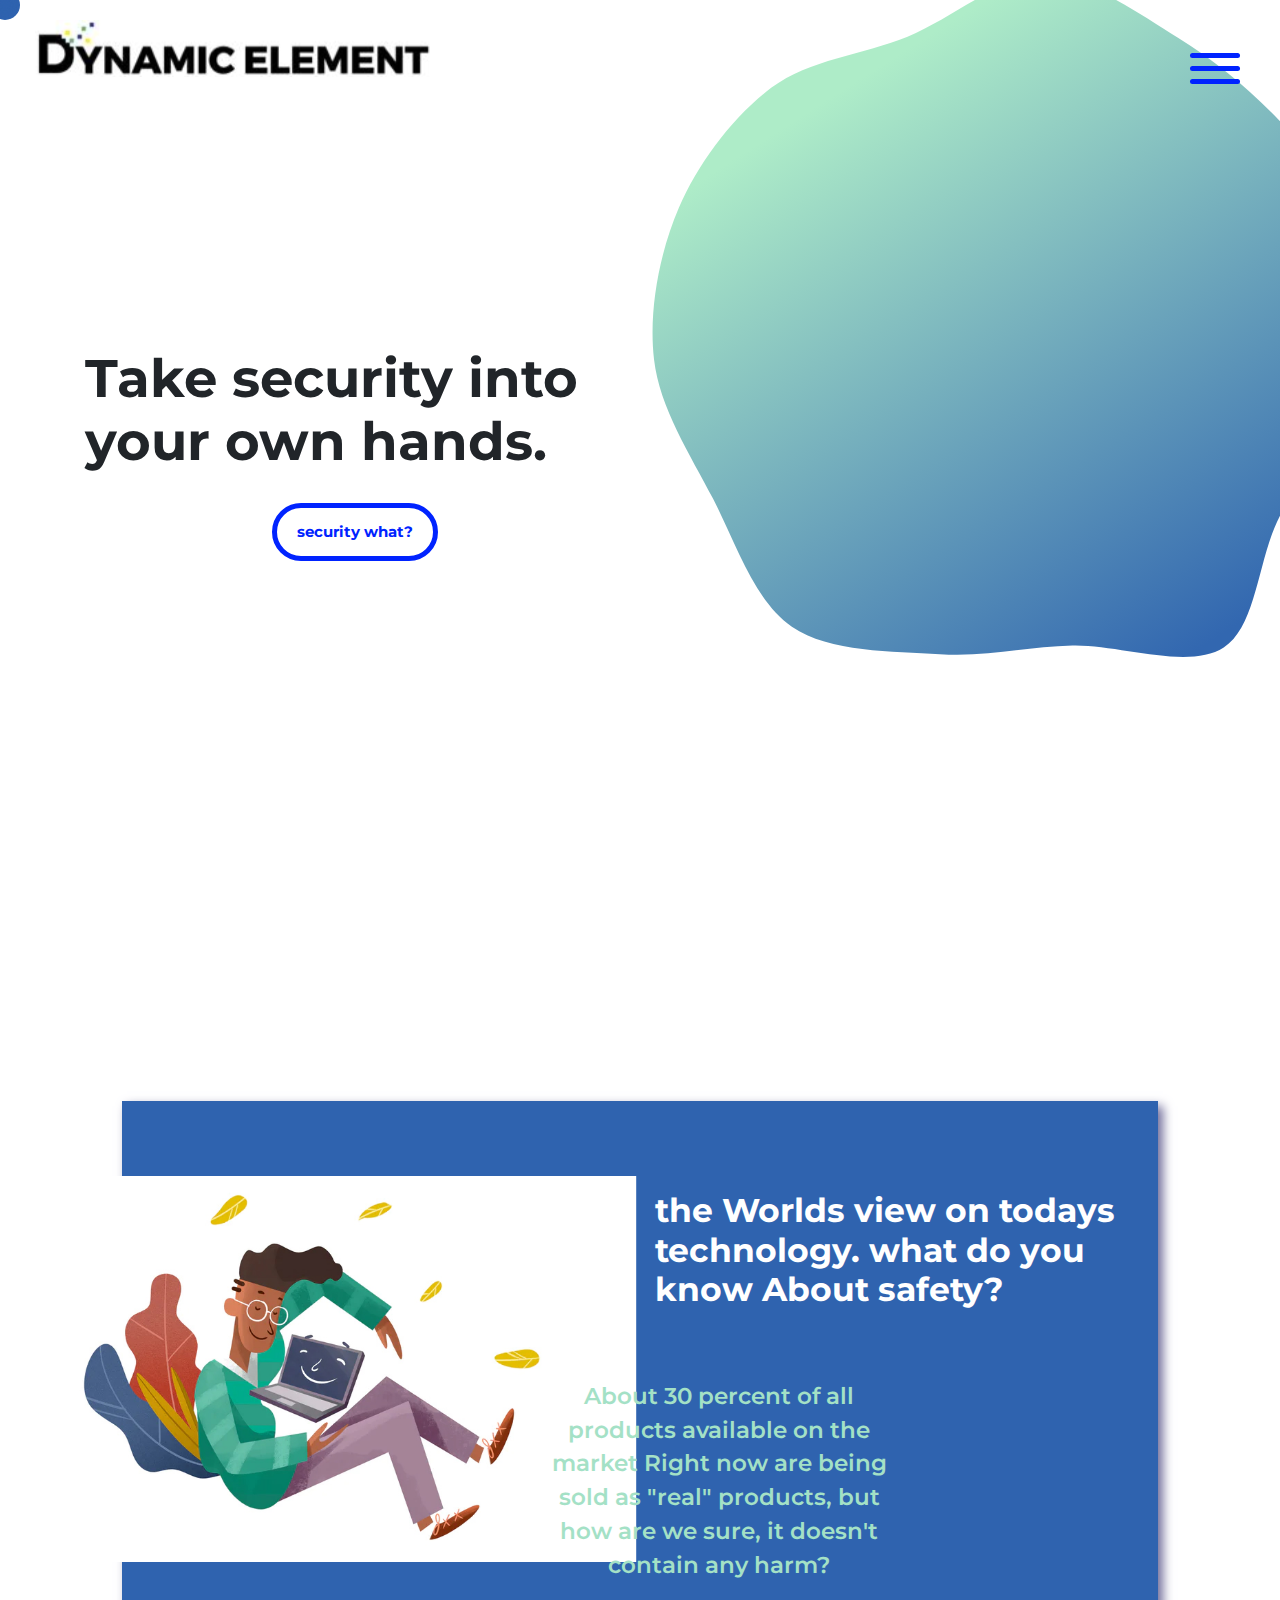
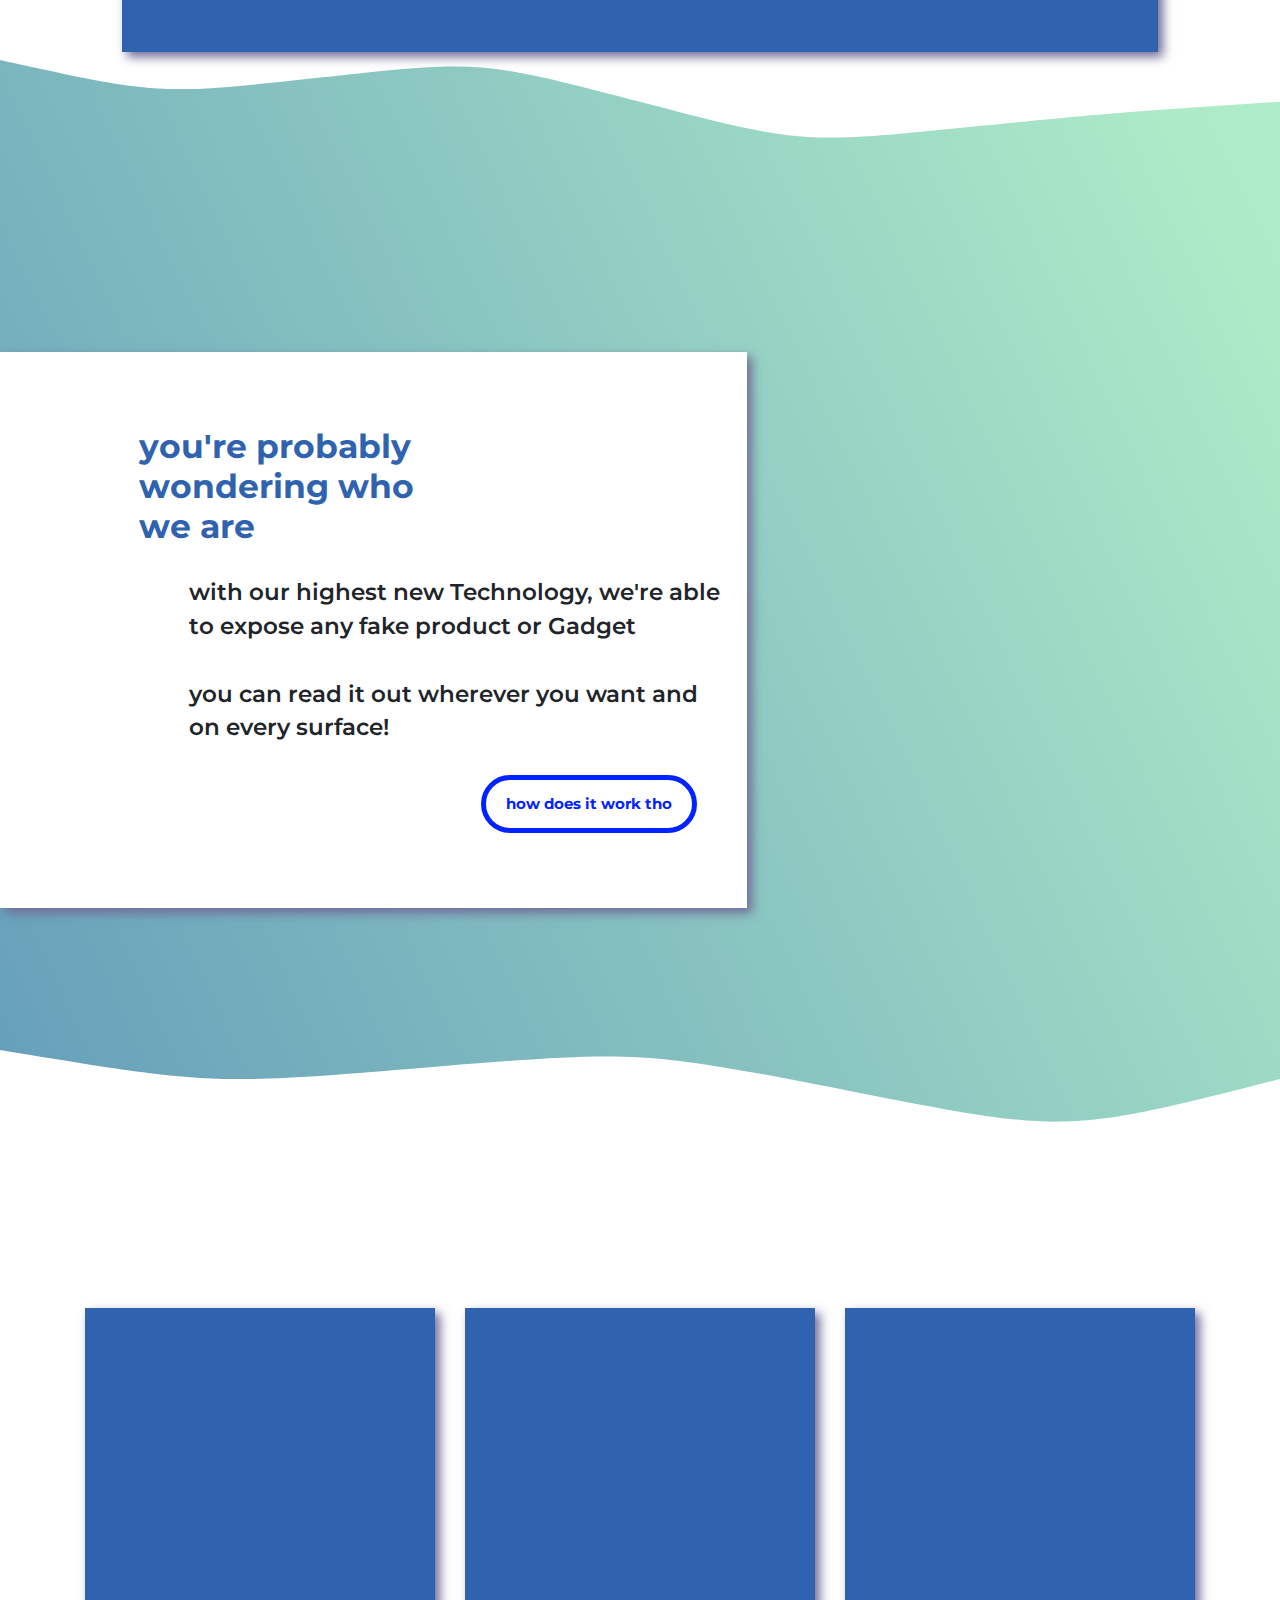
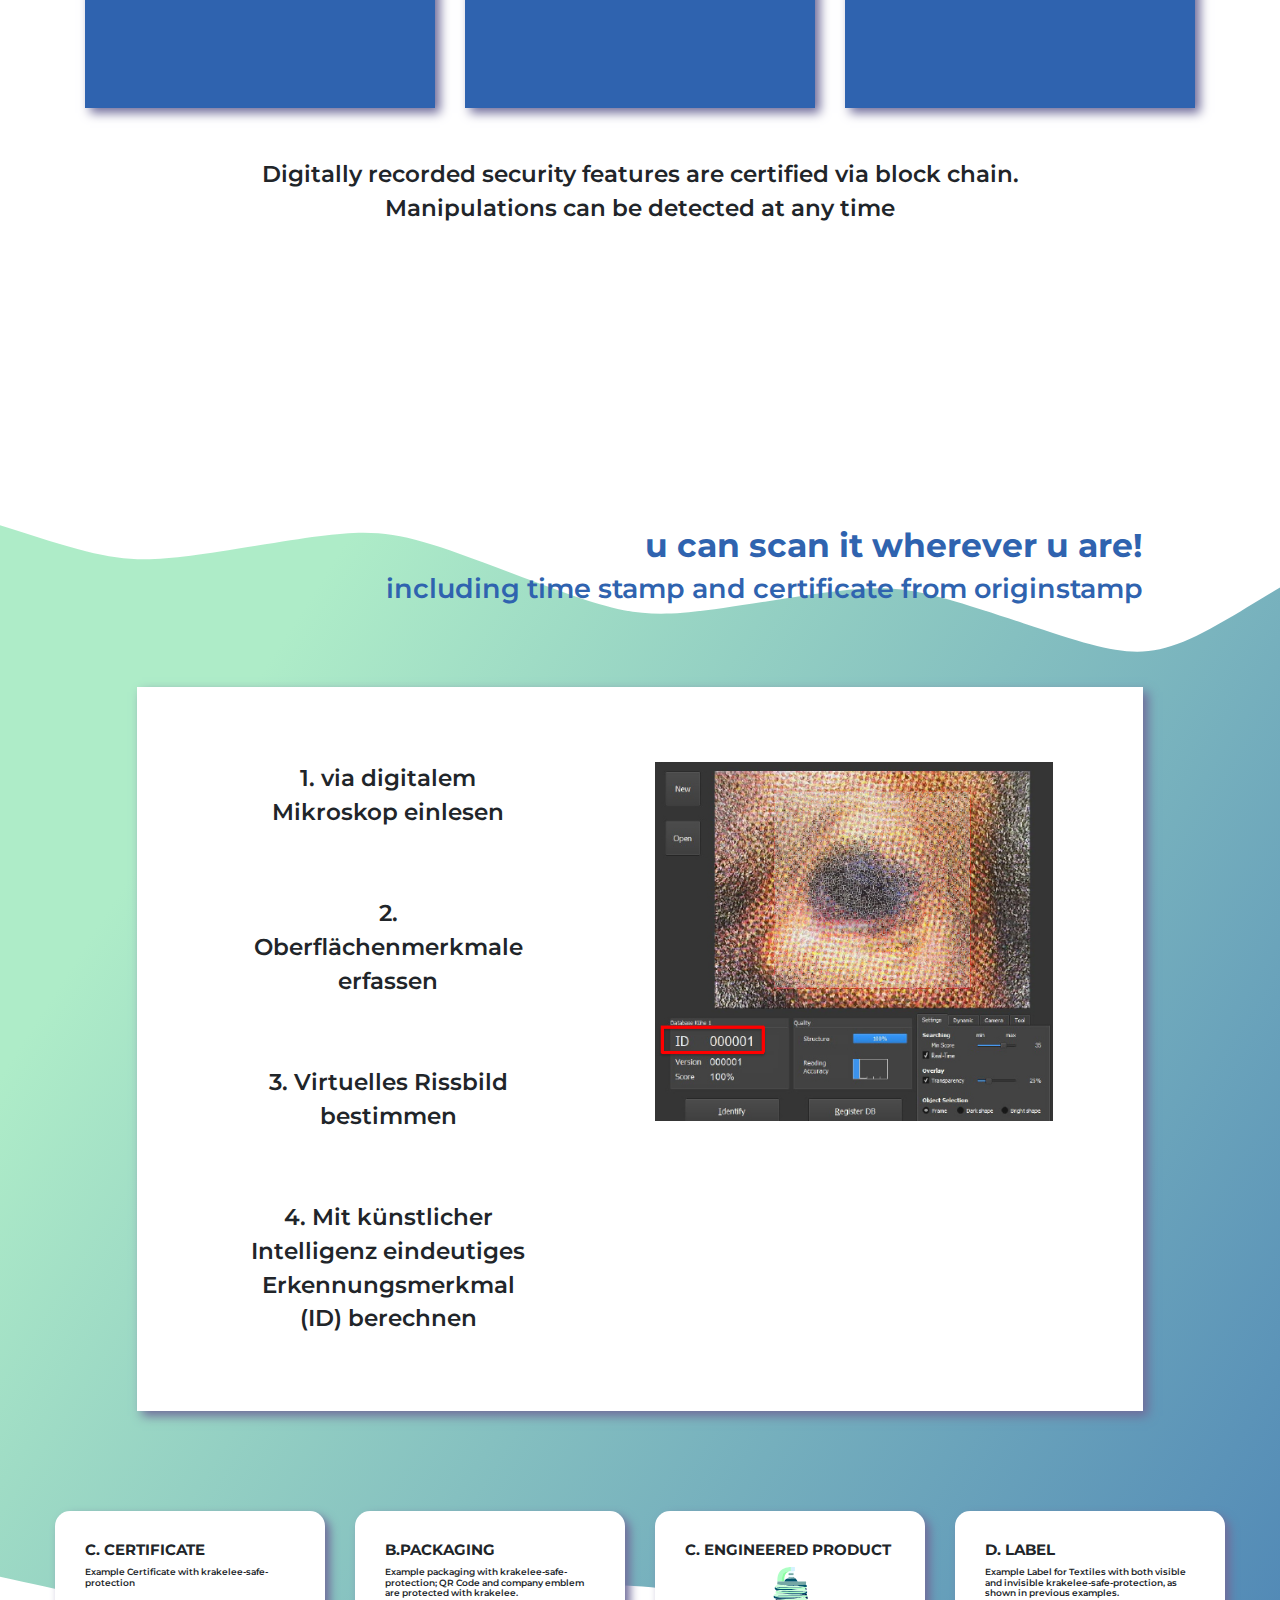
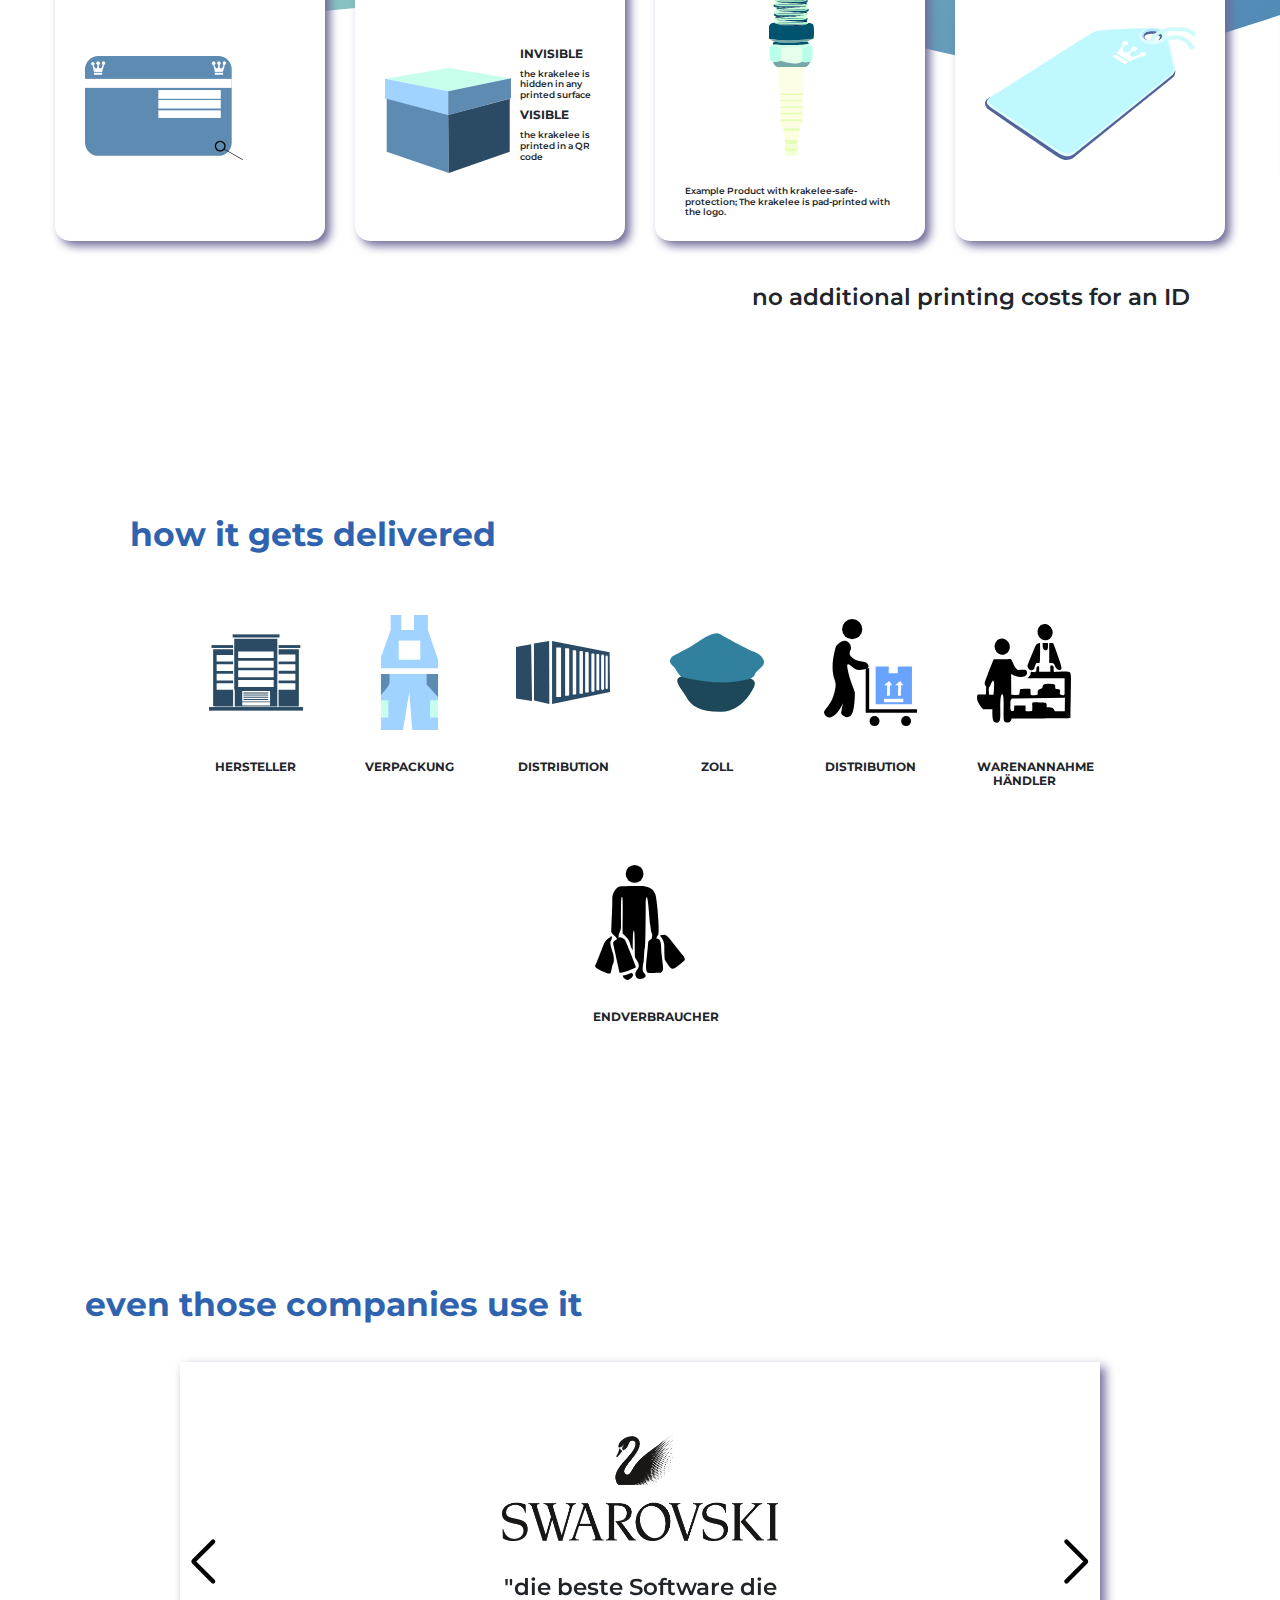
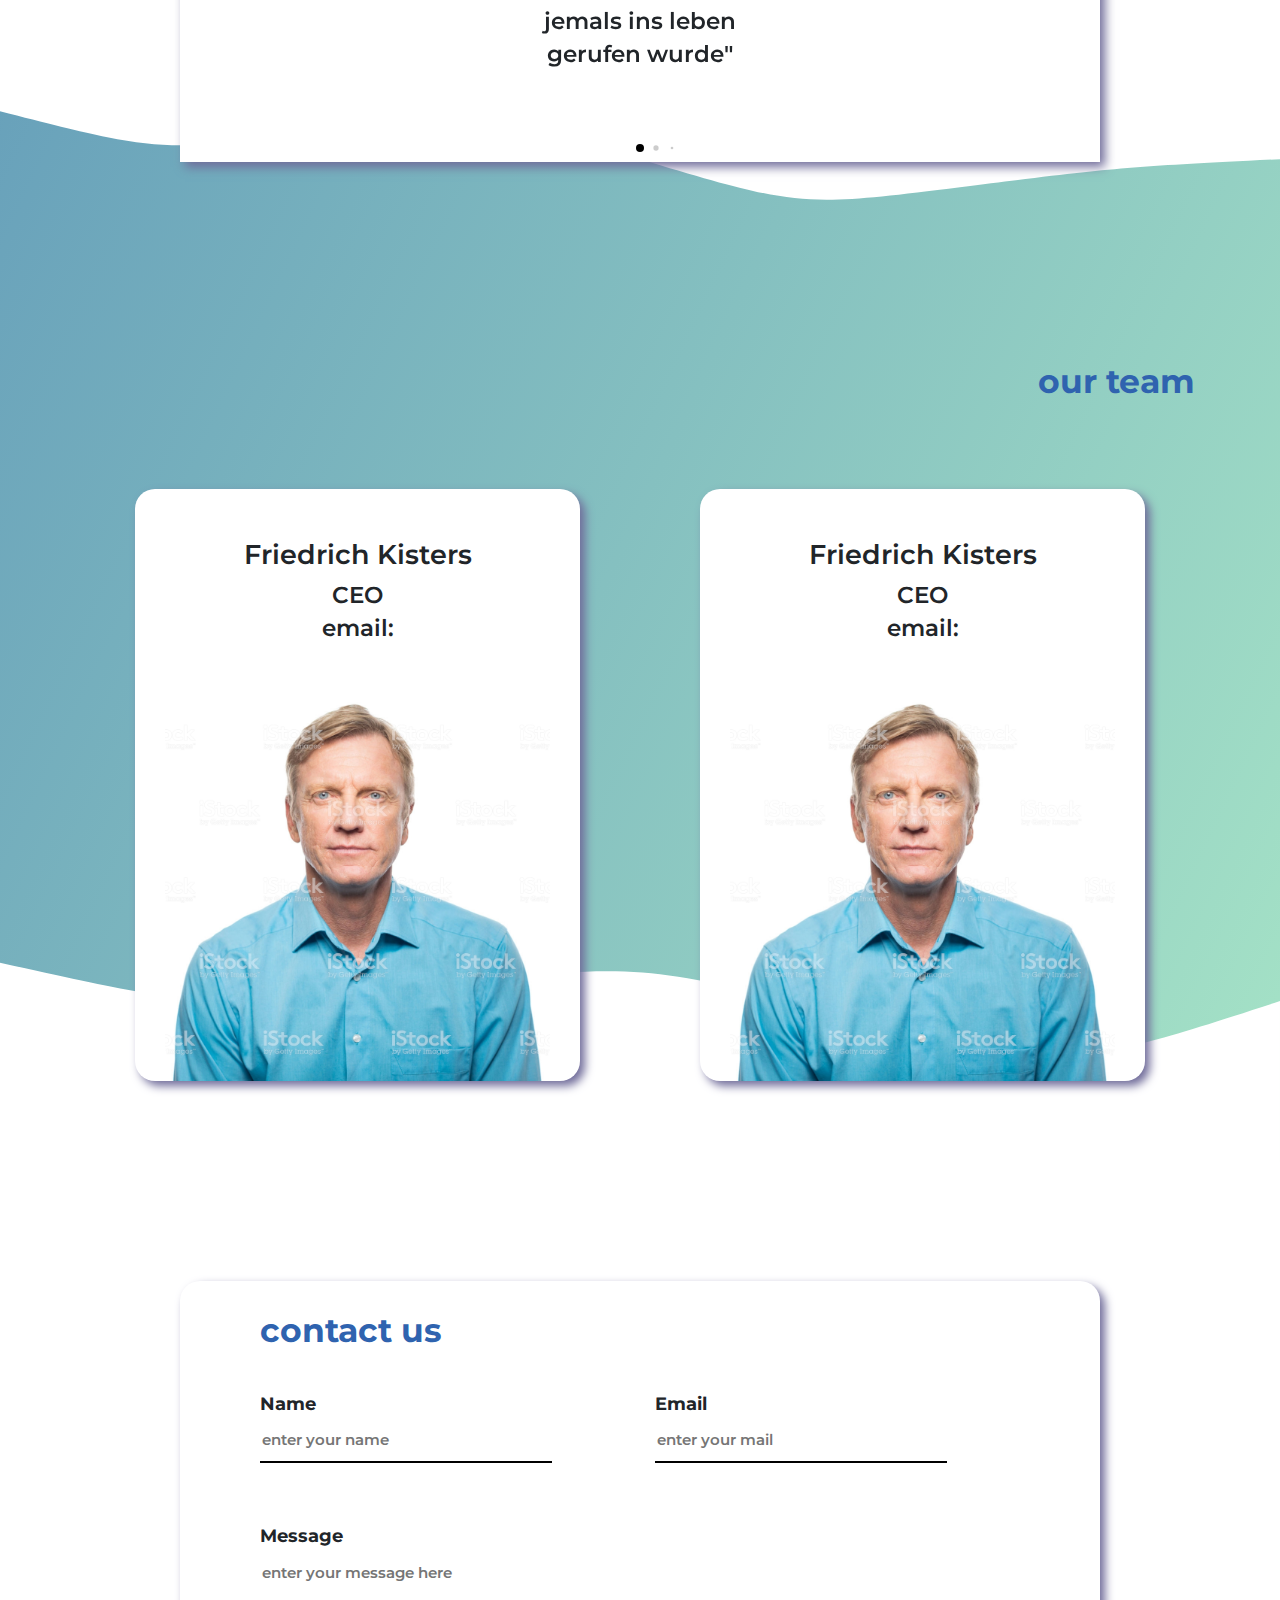
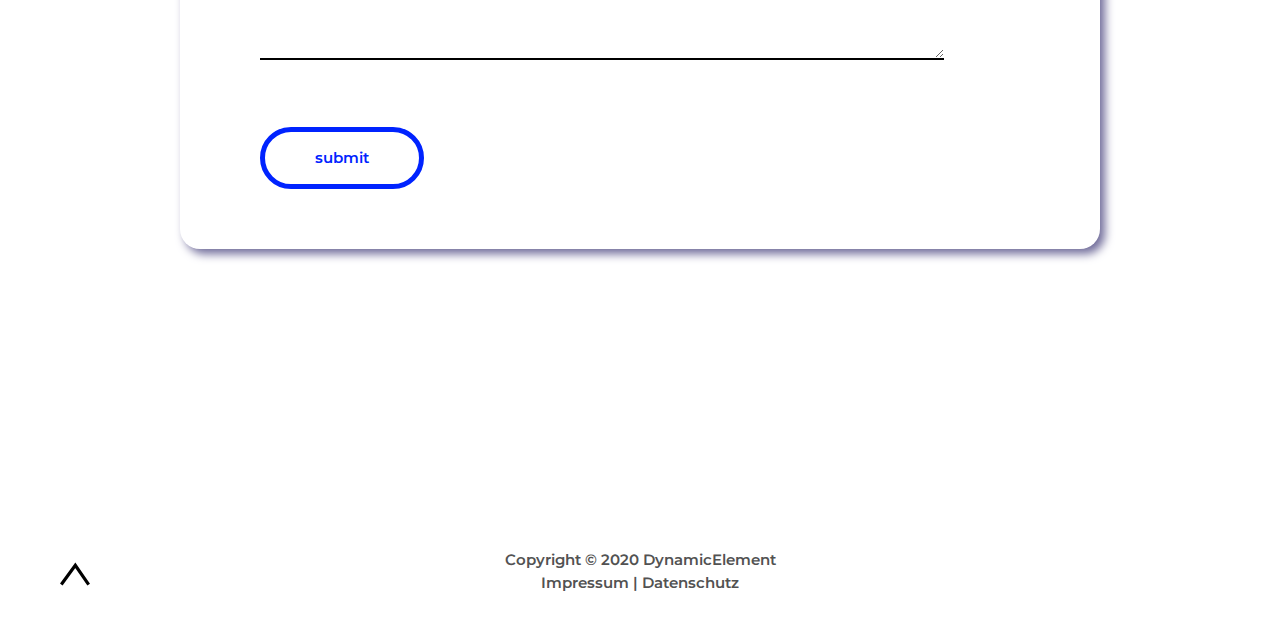
==== index.html @ 8f5b0943 "jlfökjadf" ====
<!DOCTYPE html>
<html lang="de">
  <head>
    <!-- meta -->
    <meta charset="utf-8">

    <!-- title -->
    <title>Dynamic Element</title>

    <!-- Link Swiper's CSS -->
    <link rel="stylesheet" href="css/swiper.min.css">

    <!-- links -->
    <link rel="stylesheet" href="css/bootstrap.min.css">
    <link href="https://fonts.googleapis.com/css?family=Montserrat:400,600,700&display=swap" rel="stylesheet">
    <link rel="stylesheet" href="css/style.css">
  </head>
  <body id="body">

    <!-- cursor -->
    <div id="cursor"></div>

    <!-- header start -->
    <header class="container-fluid">
      <div class="row header-row">
        <div class="col-4">
          <img src="img/logo.svg" alt="Logo" class="logo">
        </div>

        <div class="col-8">
          <div class="burger-box cursor_hover">
            <hr>
            <hr>
            <hr>
          </div>
        </div>
      </div>

      <nav>
        <ul>
          <li><a href="#about"><h2>the trusted bag</h2></a></li>
          <li><a href="#clients"><h2>clients</h2></a></li>
          <li><a href="#team"><h2>team</h2></a></li>
          <li><a href="#contact"><h2>contact</h2></a></li>
        </ul>
        <ul>
          <li><a href="#"><p>DE</p></a></li>
          <li><a href="#"><p>EN</p></a></li>
          <li><a href="#"><p>FR</p></a></li>
        </ul>
      </nav>

    </header>
    <!-- header end -->


    <!-- home section start -->
    <section class="container" id="home">
      <div class="row justify-content-between">
        <div class="col-6">
          <h1>Take security into your own hands.</h1>
          <a href="#">
            <div class="button">
              <h6>security what?</h6>
            </div>
          </a>
        </div>
      </div>
    </section>

    <svg id="blob" class="wave" viewBox="0 0 1000 1000">
      <linearGradient id="blob_gradient" x1="0.5" x2="1.039" y2="0.784" gradientUnits="objectBoundingBox">
              <stop offset="0" stop-color="#aeecc8"/>
              <stop offset="1" stop-color="#3267b0"/>
            </linearGradient>
      <path id="blob_path" fill="url(#blob_gradient)"></path>
    </svg>



    <section class="container-fluid" id="safety">
      <div class="row justify-content-center">
      <div class="col-10">
        <div class="container-fluid blue-box">
          <div class="row justify-content-center">



              <div class="col-6">
                <img src="img/Bild 8.jpg" alt="Bild">
              </div>

              <div class="col-6 text-container">
                <h2>the Worlds view on todays technology. what do you know About safety?</h2>
                <p>About 30 percent of all products available on the market Right now are being sold as "real" products, but how are we sure, it doesn't contain any harm?</p>
              </div>
            </div>



        </div>
        </div>
      </div>
    </section>


    <svg width="100%" height="1200px" version="1.1" xmlns="http://www.w3.org/2000/svg" class="wave wave1">
      <defs>
        <linearGradient id="linear-gradient1" x1="0.739" y1="-0.06" x2="0.53" y2="0.593" gradientUnits="objectBoundingBox">
          <stop offset="0" stop-color="#aeecc8"/>
          <stop offset="1" stop-color="#3267b0"/>
        </linearGradient>
      </defs>
      <path id="wave1" d="" fill="url(#linear-gradient1)">
    </svg>

    <svg width="100%" height="300px" version="1.1" xmlns="http://www.w3.org/2000/svg" class="wave wave2">
      <defs>
      </defs>
      <path id="wave2" d="">
    </svg>






    <section class="container-fluid" id="about">
      <div class="row">
        <div class="col-7 white-box">
          <div class="container-fluid">
            <div class="row justify-content-end">
              <div class="col-10 text-container">
                <h2>you're probably wondering who we are</h2>
                <p>with our highest new Technology, we're able to  expose any fake product or Gadget <br><br>you can read it out wherever you want and on every surface!
                </p>
              </div>
            </div>
            <div class="row justify-content-end">
              <div class="col-16">
                <a href="#">
                  <div class="button">
                    <h6>how does it work tho</h6>
                  </div>
                </a>
              </div>
            </div>
          </div>
        </div>
      </div>
    </section>




    <section class="container" id="block-chain">
      <div class="row">
        <div class="col-4">
          <div class="blue-box">

          </div>
        </div>
        <div class="col-4">
          <div class="blue-box">

          </div>
        </div>
        <div class="col-4">
          <div class="blue-box">

          </div>
        </div>
      </div>
      <div class="row justify-content-center">
        <div class="col-9">
          <p>Digitally recorded security features are certified via block chain.
            Manipulations can be detected at any time</p>
        </div>
      </div>
    </section>


    <svg width="100%" height="1300px" version="1.1" xmlns="http://www.w3.org/2000/svg" class="wave wave3">
      <defs>
        <linearGradient id="linear-gradient2" x1="0.442" y1="-0.038" x2="0.53" y2="0.341" gradientUnits="objectBoundingBox">
          <stop offset="0" stop-color="#aeecc8"/>
          <stop offset="1" stop-color="#3267b0"/>
        </linearGradient>
      </defs>
      <path id="wave3" d="" fill="url(#linear-gradient2)">
    </svg>

    <svg width="100%" height="300px" version="1.1" xmlns="http://www.w3.org/2000/svg" class="wave wave4">
      <defs>
      </defs>
      <path id="wave4" d="">
    </svg>

    <section class="container-fluid" id="tech">
      <div class="row justify-content-center">
        <div class="col-10">
          <div class="container-fluid">
            <div class="row">
              <div class="col-12">
                <h2>u can scan it wherever u are!</h2>
                <h3>including time stamp and certificate from originstamp</h3>
              </div>
            </div>
            <div class="row">
              <div class="col-12">
                <div class="container-fluid white-box">
                  <div class="row text-container">
                    <div class="col-6">
                      <p>
                        1. via digitalem Mikroskop einlesen
                        <br><br><br>
                        2. Oberflächenmerkmale erfassen
                        <br><br><br>
                        3. Virtuelles Rissbild bestimmen
                        <br><br><br>
                        4. Mit künstlicher Intelligenz eindeutiges Erkennungsmerkmal (ID) berechnen
                      </p>
                    </div>
                    <div class="col-6">
                      <img src="img/Screenshot.jpg" alt="Bild">
                    </div>
                  </div>
                </div>
              </div>
            </div>
          </div>
        </div>
      </div>
      <div class="row tech-desc">
        <div class="col-3">
          <div class="white-box">
            <h4>C. CERTIFICATE</h4>
            <h5>Example Certificate with krakelee-safe-protection</h5>
            <img src="img/icon-1.svg" alt="Icon1">
          </div>
        </div>
        <div class="col-3">
          <div class="white-box">
            <h4>B.PACKAGING</h4>
            <h5>Example packaging with krakelee-safe-protection;
QR Code and company emblem are protected with krakelee.</h5>
            <img src="img/icon-2.svg" alt="Icon2">
            <div class="text-container">
              <h4>INVISIBLE</h4>
              <h5>the krakelee is hidden in any printed surface</h5>
              <h4>VISIBLE</h4>
              <h5>the krakelee is printed in a QR code</h5>
            </div>
          </div>
        </div>
        <div class="col-3">
          <div class="white-box">
            <h4>C. ENGINEERED PRODUCT</h4>
            <img src="img/icon-3.svg" alt="Icon3">
            <h5>Example Product with krakelee-safe-protection;
The krakelee is pad-printed with the logo.</h5>
          </div>
        </div>
        <div class="col-3">
          <div class="white-box">
            <h4>D. LABEL</h4>
            <h5>Example Label for Textiles with both visible and invisible krakelee-safe-protection, as shown in previous examples.</h5>
            <img src="img/icon-4.svg" alt="Icon4">
          </div>
        </div>
      </div>
      <div class="row">
        <div class="col-12">
          <p>no additional printing costs for an ID</p>
        </div>
      </div>
    </section>


    <section id="delivered" class="container-fluid">
      <div class="row justify-content-center">
        <div class="col-12">
          <h2>how it gets delivered</h2>
        </div>
      </div>
      <div class="row justify-content-center">

          <div class="white-box">
            <img src="img/icon-5.svg" alt="icon5">
            <h4>HERSTELLER</h4>
          </div>


          <div class="white-box">
            <img src="img/icon-6.svg" alt="icon6">
            <h4>VERPACKUNG</h4>
            <img src="img/checkmark.svg" alt="check" class="check">
          </div>


          <div class="white-box">
            <img src="img/icon-7.svg" alt="icon7">
            <h4>DISTRIBUTION</h4>
            <img src="img/questionmark.svg" alt="check" class="check">
          </div>


          <div class="white-box">
            <img src="img/icon-8.svg" alt="icon8">
            <h4>ZOLL</h4>
            <img src="img/questionmark.svg" alt="check" class="check">
          </div>


          <div class="white-box">
            <img src="img/icon-9.svg" alt="icon9">
            <h4>DISTRIBUTION</h4>
            <img src="img/questionmark.svg" alt="check" class="check">
          </div>


          <div class="white-box">
            <img src="img/icon-10.svg" alt="icon10">
            <h4>WARENANNAHME HÄNDLER</h4>
            <img src="img/questionmark.svg" alt="check" class="check">
          </div>


          <div class="white-box">
            <img src="img/icon-11.svg" alt="icon11">
            <h4>ENDVERBRAUCHER</h4>
            <img src="img/checkmark.svg" alt="check" class="check">
          </div>

      </div>
    </section>

    <section id="clients" class="container">
      <div class="row justify-content-center">
        <div class="col-12">
          <h2>even those companies use it</h2>
        </div>
      </div>
        <div class="row justify-content-center">
          <div class="col-10">
            <div class="swiper-container white-box">
              <div class="swiper-wrapper">
                <div class="swiper-slide">
                  <img src="img/swarovski.png" alt="logo1">
                  <p>"die beste Software die jemals ins leben gerufen wurde"</p>
                </div>
                <div class="swiper-slide">
                  <img src="img/swarovski.png" alt="logo1">
                  <p>"die beste Software die jemals ins leben gerufen wurde"</p>
                </div>
                <div class="swiper-slide">
                  <img src="img/swarovski.png" alt="logo1">
                  <p>"die beste Software die jemals ins leben gerufen wurde"</p>
                </div>
              </div>
              <div class="swiper-pagination"></div>
              <div class="swiper-button-next cursor_hover"></div>
              <div class="swiper-button-prev cursor_hover"></div>
            </div>
          </div>
        </div>
      </section>

      <svg width="100%" height="1100px" version="1.1" xmlns="http://www.w3.org/2000/svg" class="wave wave5">
        <defs>
          <linearGradient id="linear-gradient3" x1="0.358" y1="0.387" x2="0.101" y2="-0.425" gradientUnits="objectBoundingBox">
            <stop offset="0" stop-color="#aeecc8"/>
            <stop offset="1" stop-color="#3267b0"/>
          </linearGradient>
        </defs>
        <path id="wave5" d="" fill="url(#linear-gradient3)">
      </svg>

      <svg width="100%" height="300px" version="1.1" xmlns="http://www.w3.org/2000/svg" class="wave wave6">
        <defs>
        </defs>
        <path id="wave6" d="">
      </svg>


      <section id="team" class="container">
        <div class="row">
          <div class="col-12">
            <h2>our team</h2>
          </div>
        </div>
        <div class="row justify-content-center">
          <div class="col-5">
            <div class="white-box">
              <h3>Friedrich Kisters</h3>
              <p>CEO</p>
              <p>email:</p>
              <img src="img/Bild 9.jpg" alt="Bild">
            </div>
          </div>
          <div class="col-5">
            <div class="white-box">
              <h3>Friedrich Kisters</h3>
              <p>CEO</p>
              <p>email:</p>
              <img src="img/Bild 9.jpg" alt="Bild">
            </div>
          </div>
        </div>
      </section>


      <section id="contact" class="container">
        <div class="row justify-content-center">
          <div class="col-10">
            <div class="white-box container-fluid">
              <div class="row">
                <div class="col-10">
                  <h2>contact us</h2>
                </div>
              </div>
              <form class="row" action="index.html" method="post">
                <div class="col-6">
                  <p>Name</p><input type="text" name="Name" placeholder="enter your name">
                </div>

                <div class="col-6">
                  <p>Email</p><input type="email" name="Mail" placeholder="enter your mail">
                </div>

                <div class="col-12">
                  <p>Message</p><textarea name="message" placeholder="enter your message here"></textarea>
                </div>

                <div class="col-12">
                  <input type="submit" name="submit" value="submit">
                </div>
              </form>
            </div>
          </div>
        </div>
      </section>


      <footer>
        <a href="#body">
        <div class="back-to-top">
          <img src="img/back-to-top.svg" alt="back to top">
        </div>
        </a>
        
        <p>Copyright © 2020 DynamicElement</p>

        <p><a href="#">Impressum</a> | <a href="#">Datenschutz</a></p>
      </footer>



    <!-- home section end -->

    <!-- javascipt -->
    <script src="js/gsap.min.js"></script>

    <script src="js/jquery-3.4.1.slim.min.js"></script>
    <script src="js/popper.min.js"></script>

    <script src="js/swiper.min.js"></script>

    <script src="js/wavify.js"></script>
    <script src="js/jquery.wavify.js"></script>


    <script src="js/main.js"></script>


  </body>
</html>
---- css/style.css ----
:root{
  --blue-one: #0023FF;
  --blue-two: #2F63AF;
  --blue-three: #706C9A;
  --green-one: #A4E1C6;
}

body, html{
  margin: 0;
  padding: 0;
  font-family: 'Montserrat', sans-serif;
  font-weight: bold;
  font-size: 15px;
  scroll-behavior: smooth;
  cursor: none;
}


/* fonts start */
a, a:hover{
  text-decoration: none;
  transition: .2s;
}

a:hover{
  color: var(--blue-two);
}

p{
  margin: 0;
  font-weight: 600;
  font-size: 1.5rem;
}

h1{
  font-size: 3.5rem;
  font-weight: bold;
}

h2{
  font-size: 2.2rem;
  font-weight: bold;
}

h3{
  font-size: 1.8rem;
  font-weight: 600;
}

h4{
  font-size: 1rem;
  font-weight: bold;
}

h5{
  font-size: 0.6rem;
  font-weight: 600;
}

h6{
  font-weight: bold;
  font-size: 1rem;
  margin: 0;
}
/* fonts end */




/* cursor start */

#cursor {
  pointer-events: none;
  position: fixed;
  display: block;
  border-radius: 0;
  -webkit-transform-origin: center center;
  transform-origin: center center;
  top: 0px;
  left: 0px;
  z-index: 1000;
}

#cursor span {
    position: absolute;
    display: block;
    width: 30px;
    height: 30px;
    top: -10px;
    left: -10px;
    border-radius: 50px;
    background-color: var(--blue-two);
    -webkit-transform-origin: center center;
    transform-origin: center center;
    -webkit-transform: translate(-50%, -50%);
    transform: translate(-50%, -50%);
    transition: height 400ms, width 400ms, background-color 400ms;
}

  #cursor.hover span{
    height: 50px;
    width: 50px;
    transform: translate(-20px, -20px);
  }

  #cursor.blue-hover span{
    background-color: #FFF;
  }

  .cursor_hover, a, input, textarea{
    cursor: none;
  }

/* cursor end */


.button{
  padding: 15px 20px;
  border: 5px var(--blue-one) solid;
  border-radius: 100px;
  width: fit-content;
  transition: .2s;
  color: var(--blue-one);
}

.button:hover {
  border: 5px var(--blue-two) solid;
  color: var(--blue-two);
}

.blue-box{
  background-color: var(--blue-two);
  box-shadow: 5px 5px 10px var(--blue-three);
}

.white-box{
  background-color: #FFF;
  box-shadow: 5px 5px 10px var(--blue-three);
}

.background{
  position: absolute;
  z-index: -5;
}

.wave{
  z-index: -4;
  position: absolute;
}




/* header start */
header .header-row{
  margin-top: 20px;
}

/* logo start */
header .logo{
  width: 100%;
  margin-left: 20px;
}
/* logo end */

/* blob start */
#blob{
  top: -300px;
  right: 00px;
}

#blob path {
  fill:url(#blob_gradient) !important;
}

/* blob end */


/* burger box start */
header .burger-box{
  height: 50px;
  width: 50px;
  position: absolute;
  right: 0;
  z-index: 10;
  margin: 25px 40px 0 0;
}

header .burger-box hr{
  background-color: var(--blue-one);
  width: 50px;
  height: 5px;
  border-radius: 100px;
  display: block;
  border: none;
  margin: 8px auto;
  -webkit-transition: all 0.3s ease-in-out;
  -o-transition: all 0.3s ease-in-out;
  transition: all 0.3s ease-in-out;
}

header .burger-box.open{
  -webkit-transition: all 0.3s ease-in-out;
  -o-transition: all 0.3s ease-in-out;
  transition: all 0.3s ease-in-out;
  -webkit-transition-delay: 0.2s;
  -o-transition-delay: 0.2s;
  transition-delay: 0.2s;
  -webkit-transform: rotate(45deg);
  -ms-transform: rotate(45deg);
  -o-transform: rotate(45deg);
  transform: rotate(45deg);
}

header .burger-box.open hr:nth-child(2){
  width: 0px;
}

header .burger-box.open hr:nth-child(1),
header .burger-box.open hr:nth-child(3){
  -webkit-transition-delay: 0.1s;
  -o-transition-delay: 0.1s;
  transition-delay: 0.1s;
}

header .burger-box.open hr:nth-child(1){
  -webkit-transform: translateY(13px);
  -ms-transform: translateY(13px);
  -o-transform: translateY(13px);
  transform: translateY(13px);
}

header .burger-box.open hr:nth-child(3){
  -webkit-transform: translateY(-13px) rotate(90deg);
  -ms-transform: translateY(-13px) rotate(90deg);
  -o-transform: translateY(-13px) rotate(90deg);
  transform: translateY(-13px) rotate(90deg);
}
/* burger box end */

/* nav start */
header nav{
  position: absolute;
  right: 0px;
  top: 0px;
  width: 0vw;
  background-color: #FFF;
  transition: 500ms ease-out;
  z-index: 1;
  overflow: hidden;
  box-shadow: 10px -10px 30px var(--blue-three);
}

header nav.open{
  width: 400px;
}

header nav ul{
  list-style: none;
  margin: 30px;
  margin-top: 125px;
  width: 300px;
}

header nav ul li{
  margin: 20px 0;
}

header nav ul li h2{
  font-size: 2rem;
}

header nav ul li a{
  color: var(--blue-one);
}

header nav ul:nth-child(2){
  margin-top: 25px;
}

header nav ul:nth-child(2) li{
  float: left;
  margin: 25px 12px 35px 0;
}

header nav ul:nth-child(2) li:not(:first-child)::before{
    content: "|";
    color: var(--blue-one);
    position: absolute;
    margin: 5px 0 0 -8px;
    font-size: 1rem;
}
/* nav end */
/* header end */


/* home start */
#home h1{
  margin-top: 30vh;
}

#home .button{
  margin: 30px auto 0 auto;
}

.back-1{
  right: 0px;
  top: 90px;
  width: 50vw;
}
/* home end */


/* safety start */

  #safety{
    margin-top: 60vh;
  }

  #safety .blue-box img{
    width: 50vw;
    padding: 75px 0;
    transform: translateX(-11vw);
  }

  #safety .text-container{
    margin-top: 90px;
  }

  #safety h2{
    color: #FFF;
  }

  #safety p{
    text-align: center;
    color: var(--green-one);
    padding: 0 65px;
    margin: 70px 0 70px;;
    transform: translateX(-180px);
  }
/* safety end */

/* about section start */
  #about{
    margin-top: 300px;
  }

  #about .white-box{
    padding: 75px 0;
  }

  #about .text-container h2{
    color: var(--blue-two);
    padding-right: 270px;
    margin-bottom: 30px;
  }

  #about .text-container p{
    padding-left: 50px;
  }

  #about .button{
    margin: 30px 50px 0 0;
  }

  .wave1{
    margin-top: -40px;
  }

  .wave1 path{
    fill: url(#linear-gradient1)!important;
  }

  .wave2{
    margin-top: 950px;
  }
/* about section end */

/* block-chain start */
  #block-chain{
    margin-top: 400px;
  }

  #block-chain .blue-box{
    height: 400px;
  }

  #block-chain p{
    text-align: center;
    margin-top: 50px;
  }
/* block-chain end */


/* tech start */
  .wave3{
    margin-top: 250px;
  }

  .wave3 path{
    fill: url(#linear-gradient2)!important;
  }

  .wave4{
    margin-top: 1300px;
  }

  #tech{
    margin-top: 300px;
  }

  #tech h2, #tech h3{
    text-align: right;
    color: var(--blue-two);
  }

  #tech .white-box p{
    text-align: center;
    padding: 0 90px;
  }

  #tech .text-container{
    padding: 75px 0;
    margin-top: 75px;
  }

  #tech .text-container img{
    width: 100%;
    padding: 0 75px 0 0;
  }

  #tech .tech-desc{
    margin-top: 100px;
    padding: 0 40px;
  }

  #tech .tech-desc .white-box{
    height: 330px;
    border-radius: 15px;
    padding: 30px;
    overflow: hidden;
  }

  #tech .tech-desc > div:nth-child(1) img{
    margin-top: 60px;
    width: 75%;
  }

  #tech .tech-desc > div:nth-child(2) img{
    width: 60%;
    margin-top: -70px;
  }

  #tech .tech-desc .white-box .text-container{
    width: 38%;
    display: inline-block;
    margin: 0;
    margin-top: 40px;
    padding: 0;
    padding-left: 5px;
  }

  #tech .tech-desc .white-box .text-container h4{
    font-size: 0.8rem;
  }

  #tech .tech-desc > div:nth-child(3) img{
    height: 70%;
    margin: 0px 40% 30px;
  }

  #tech .tech-desc > div:nth-child(4) img{
    margin-top: 20px;
    width: 100%;
  }

  #tech p{
    text-align: right;
    padding: 40px 75px 0 0;
  }
/* tech end */


/* delivered start */
  #delivered{
    padding-right: 130px;
    padding-left: 130px;
    margin-top: 200px;
  }

  #delivered h2{
    color: var(--blue-two);
    margin-bottom: 30px;
  }

  #delivered .white-box{
    height: 230px;
    padding: 20px;
    width: 12.734%;
    margin: 10px;
    box-shadow: 0px 0px transparent;
    transition: 400ms;
  }

  #delivered .white-box:hover{
    box-shadow: 5px 5px 10px var(--blue-three);
  }


  #delivered .white-box img{
    width: 100%;
    height: 115px;
  }

  #delivered .white-box img.check{
    height: 90px;
    margin-top: 15px;
    opacity: 0;
    transition: 400ms;
  }

  #delivered .white-box:hover img.check{
    opacity: 1;
  }

  #delivered .white-box h4{
    margin-top: 30px;
    width: 100%;
    height: 15px;
    text-align: center;
    font-size: 0.8rem;
  }
/* delivered end */



/* clients start */
#clients{
  margin-top: 200px;
}

#clients h2{
  color: var(--blue-two);
}

#clients .swiper-container {
  width: 100%;
  height: 400px;
  margin-top: 30px;
}

#clients .swiper-slide {
  padding: 0 35%;
}

  #clients .swiper-slide img{
    width: 100%;
    margin-top: 70px;
  }

  #clients .swiper-slide p{
    text-align: center;
    margin-top: 30px;
  }

  #clients .swiper-button-next, #clients .swiper-button-prev{
    color: black;
  }

  #clients .swiper-pagination-bullet-active-main{
    background: black;
  }

/* clients end */


/* team start */
  .wave5{
    margin-top: -100px;
  }

  .wave5 path{
    fill: url(#linear-gradient3)!important;
  }

  .wave6{
    margin-top: 750px;
  }

  #team{
    margin-top: 200px;
  }

  #team h2{
    text-align: right;
    color: var(--blue-two);
  }

  #team .col-5{
    margin: 80px 45px 0 45px;
  }

  #team .white-box{
    border-radius: 20px;
    padding: 50px 30px 0 30px;
  }

  #team .white-box h3, #team .white-box p{
    text-align: center;
  }

  #team .white-box img{
    width: 100%;
    margin-top: 50px;
  }

/* team end */


/* contact start */
  #contact{
    margin-top: 200px;
  }

  #contact .white-box{
    border-radius: 20px;
    padding: 30px 80px 0 80px;
  }

  #contact .white-box h2{
    color: var(--blue-two);
    margin-bottom: 40px;
  }

  #contact .white-box p{
    font-weight: bold;
    font-size: 1.2rem;
    width: 100%;
    margin-bottom: 10px;
  }

  #contact .white-box input,   #contact .white-box textarea{
    border: 0;
    border-bottom: black 2px solid;
    width: 80%;
    padding-bottom: 10px;
    margin-bottom: 60px;
    font-weight: 600;
    outline: none;
  }

  #contact .white-box textarea{
    width: 90%;
    height: 100px;
  }

  #contact .white-box input[type=submit]{
    padding: 15px 50px;
    border: 5px var(--blue-one) solid;
    background-color: transparent;
    border-radius: 100px;
    width: fit-content;
    transition: .2s;
    color: var(--blue-one);
  }

  #contact .white-box input[type=submit]:hover{
    border: 5px var(--blue-two) solid;
    color: var(--blue-two);
  }
/* contact end */


/* footer start */
  footer{
    margin-top: 300px;
    padding-bottom: 50px;
  }

  footer p, footer a{
    font-size: 1rem;
    color: #525252;
    font-weight: 600;
    text-align: center;
  }

  footer .back-to-top{
    position: absolute;
    height: 50px;
    width: 50px;
    left: 50px;
    transition: 400ms;
  }

  footer .back-to-top:hover{
    box-shadow: 5px 5px 10px var(--blue-three);
  }

  footer .back-to-top img{
    height: 30px;
    width: 30px;
    margin: 10px;
  }

/* footer end */
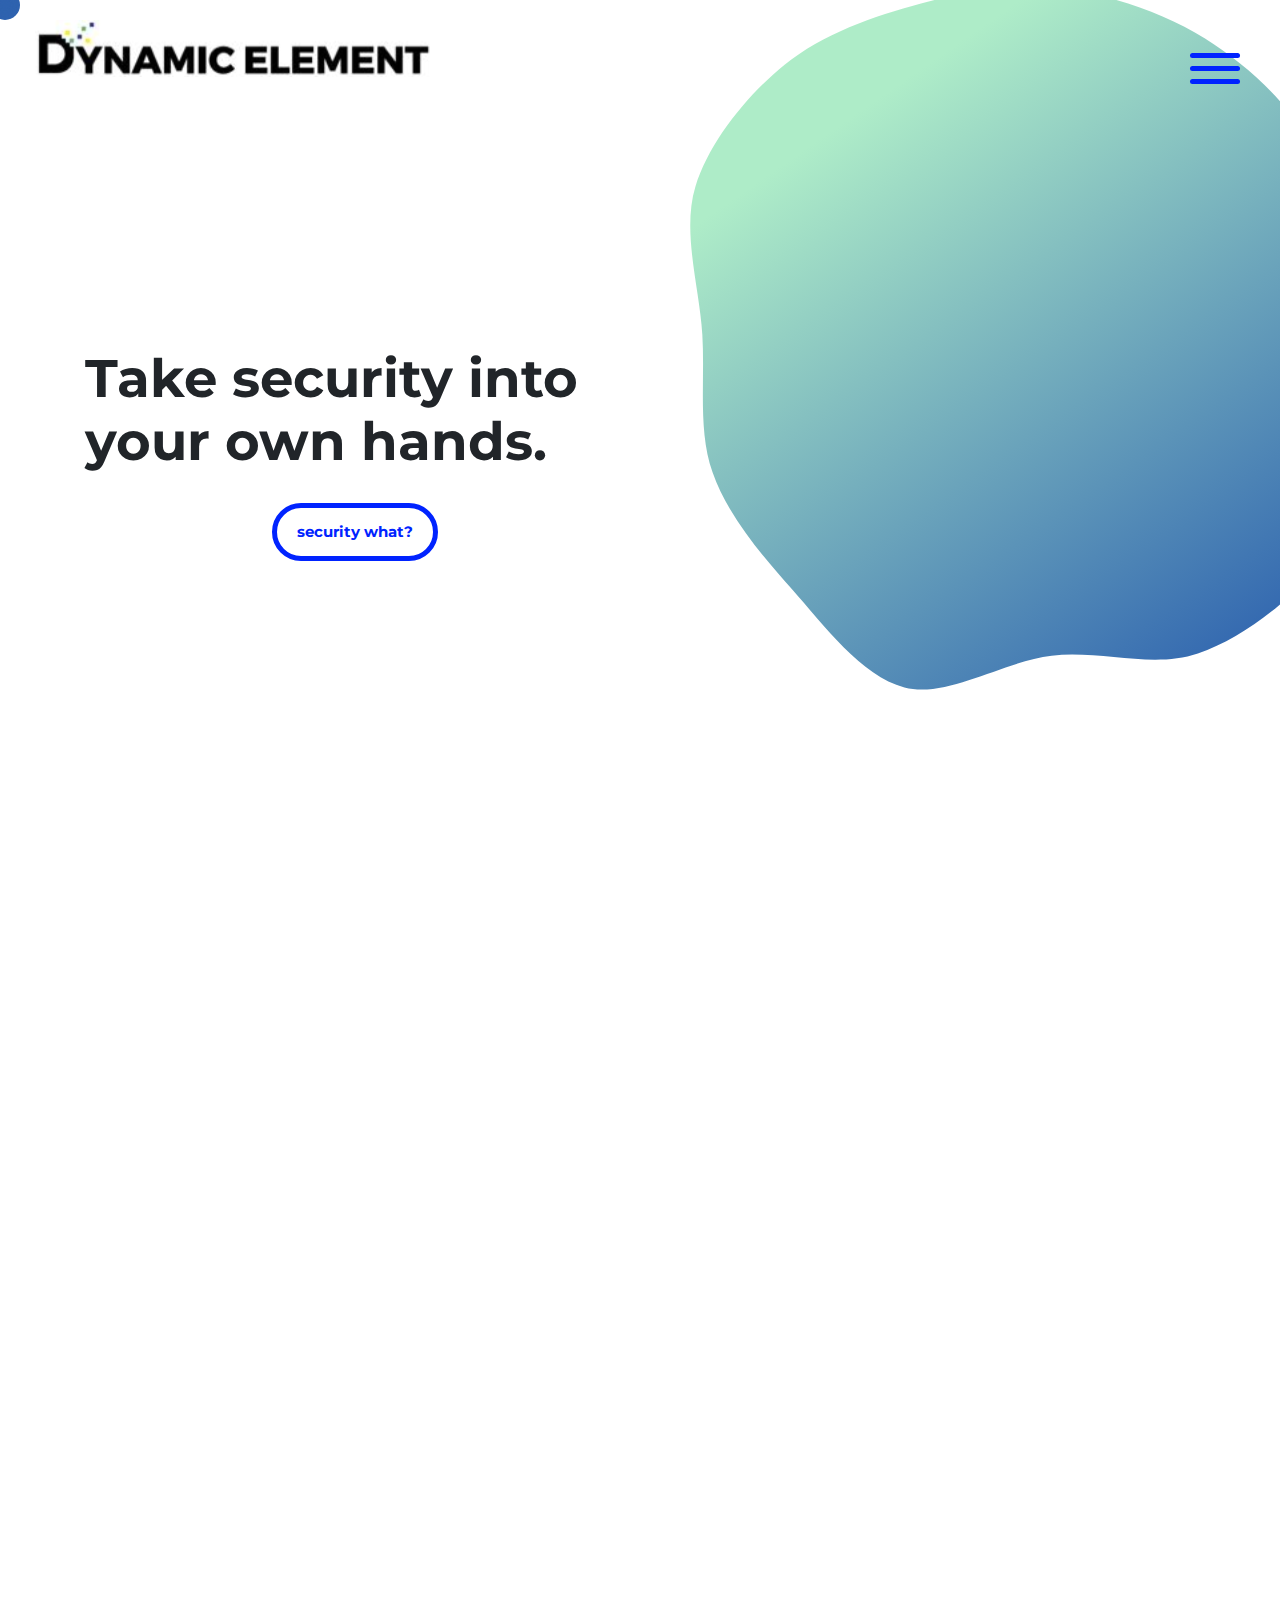
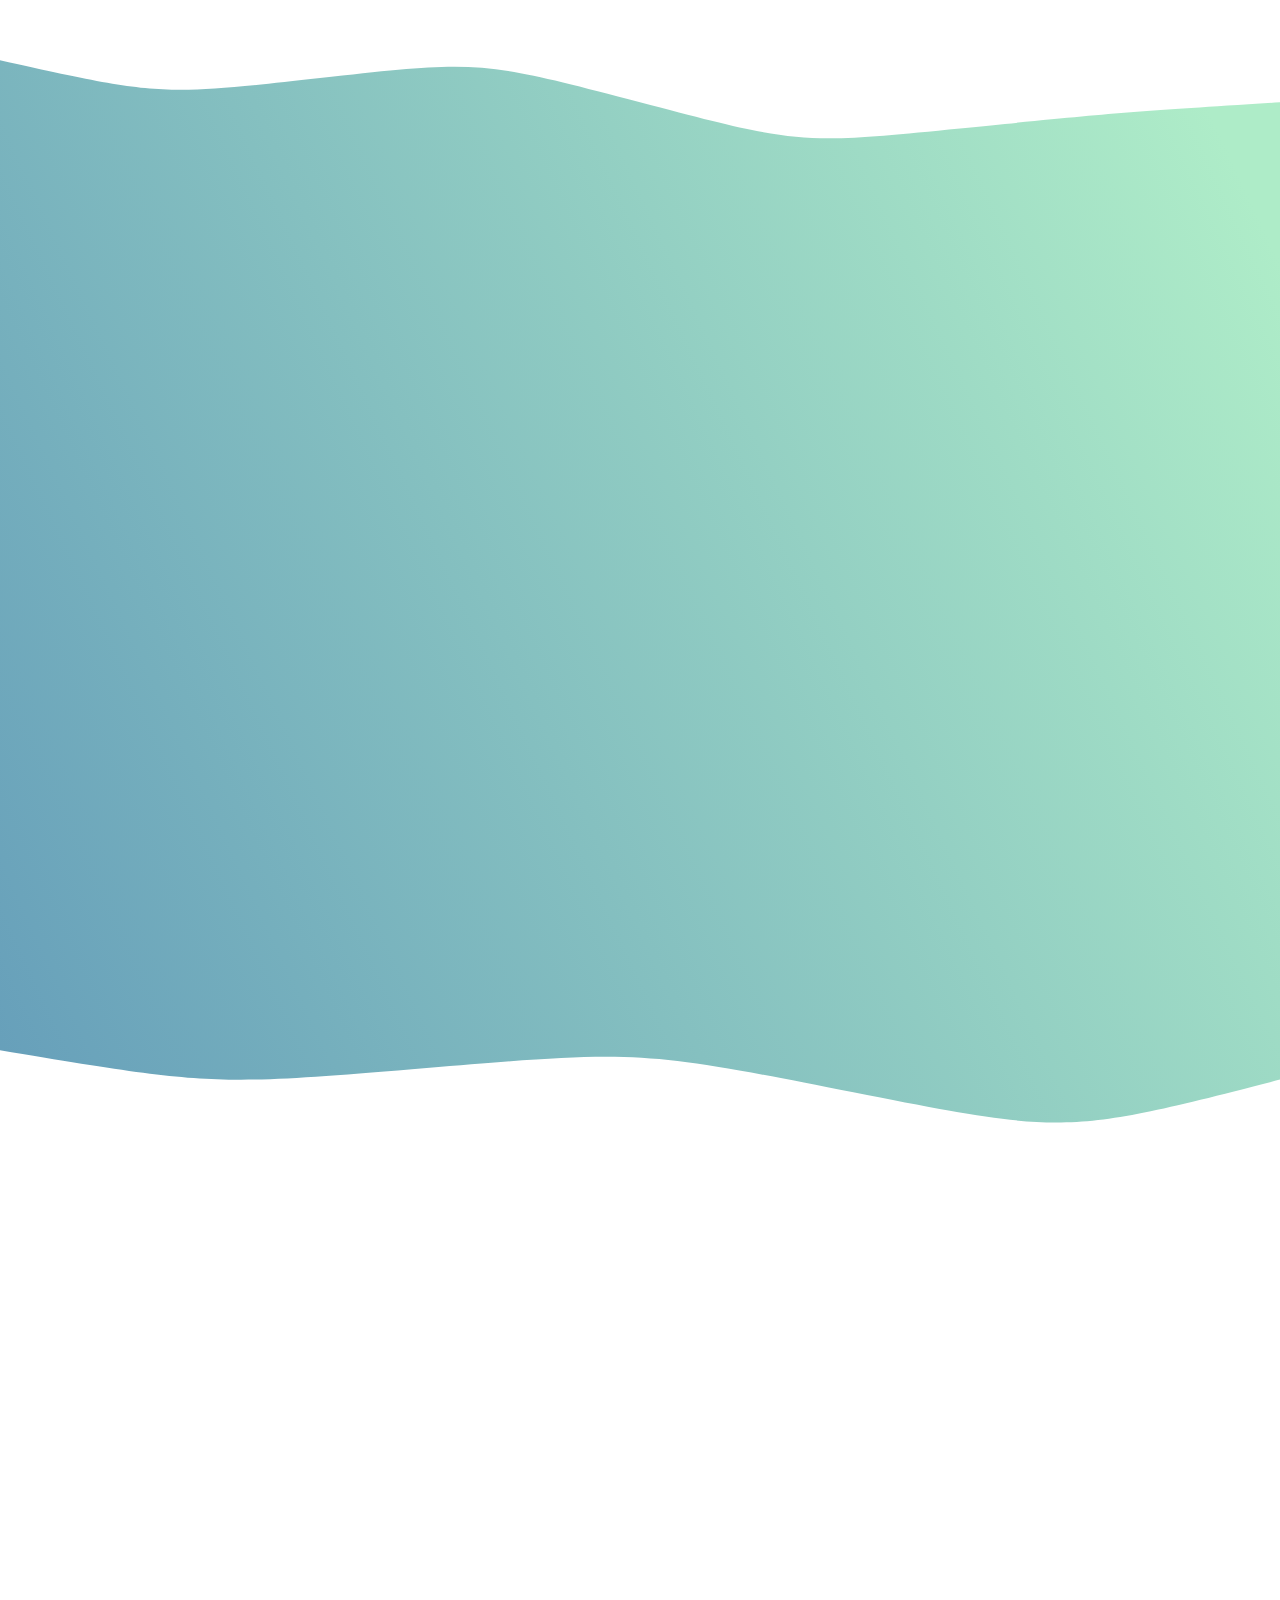
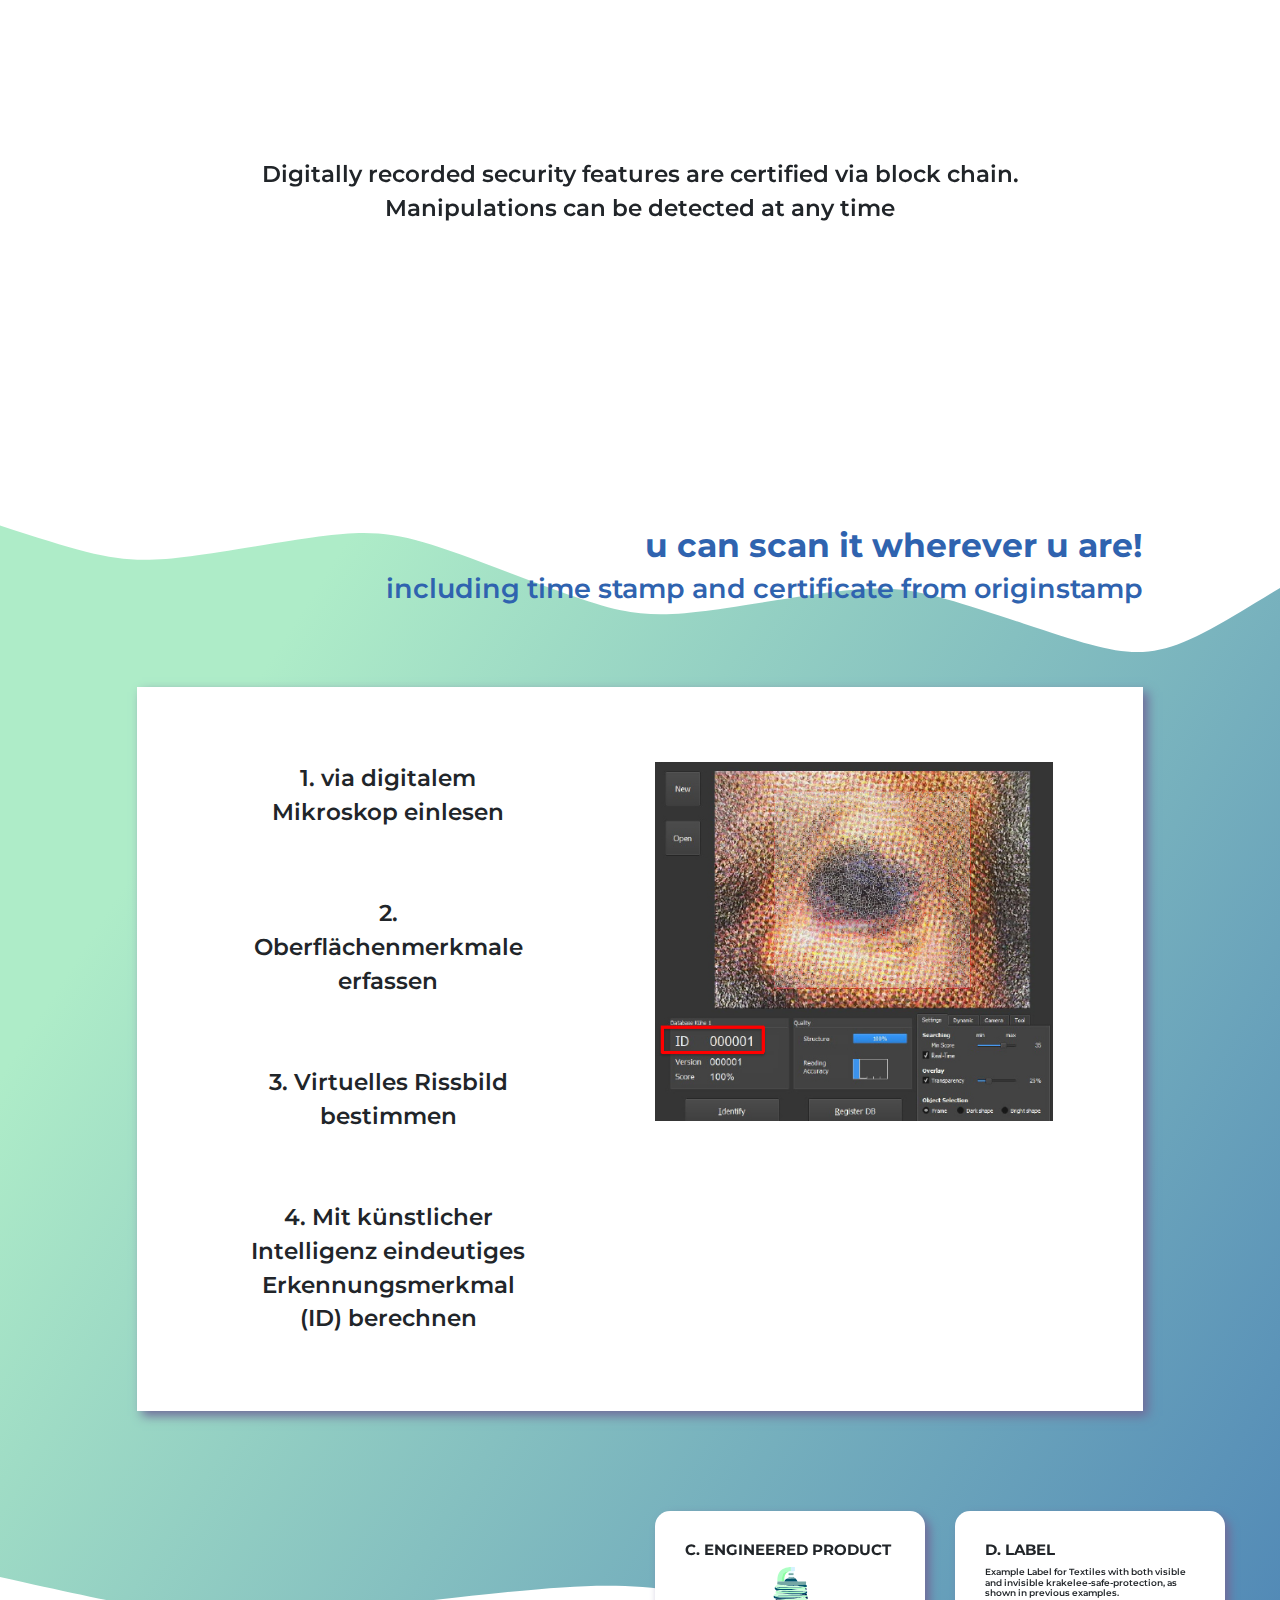
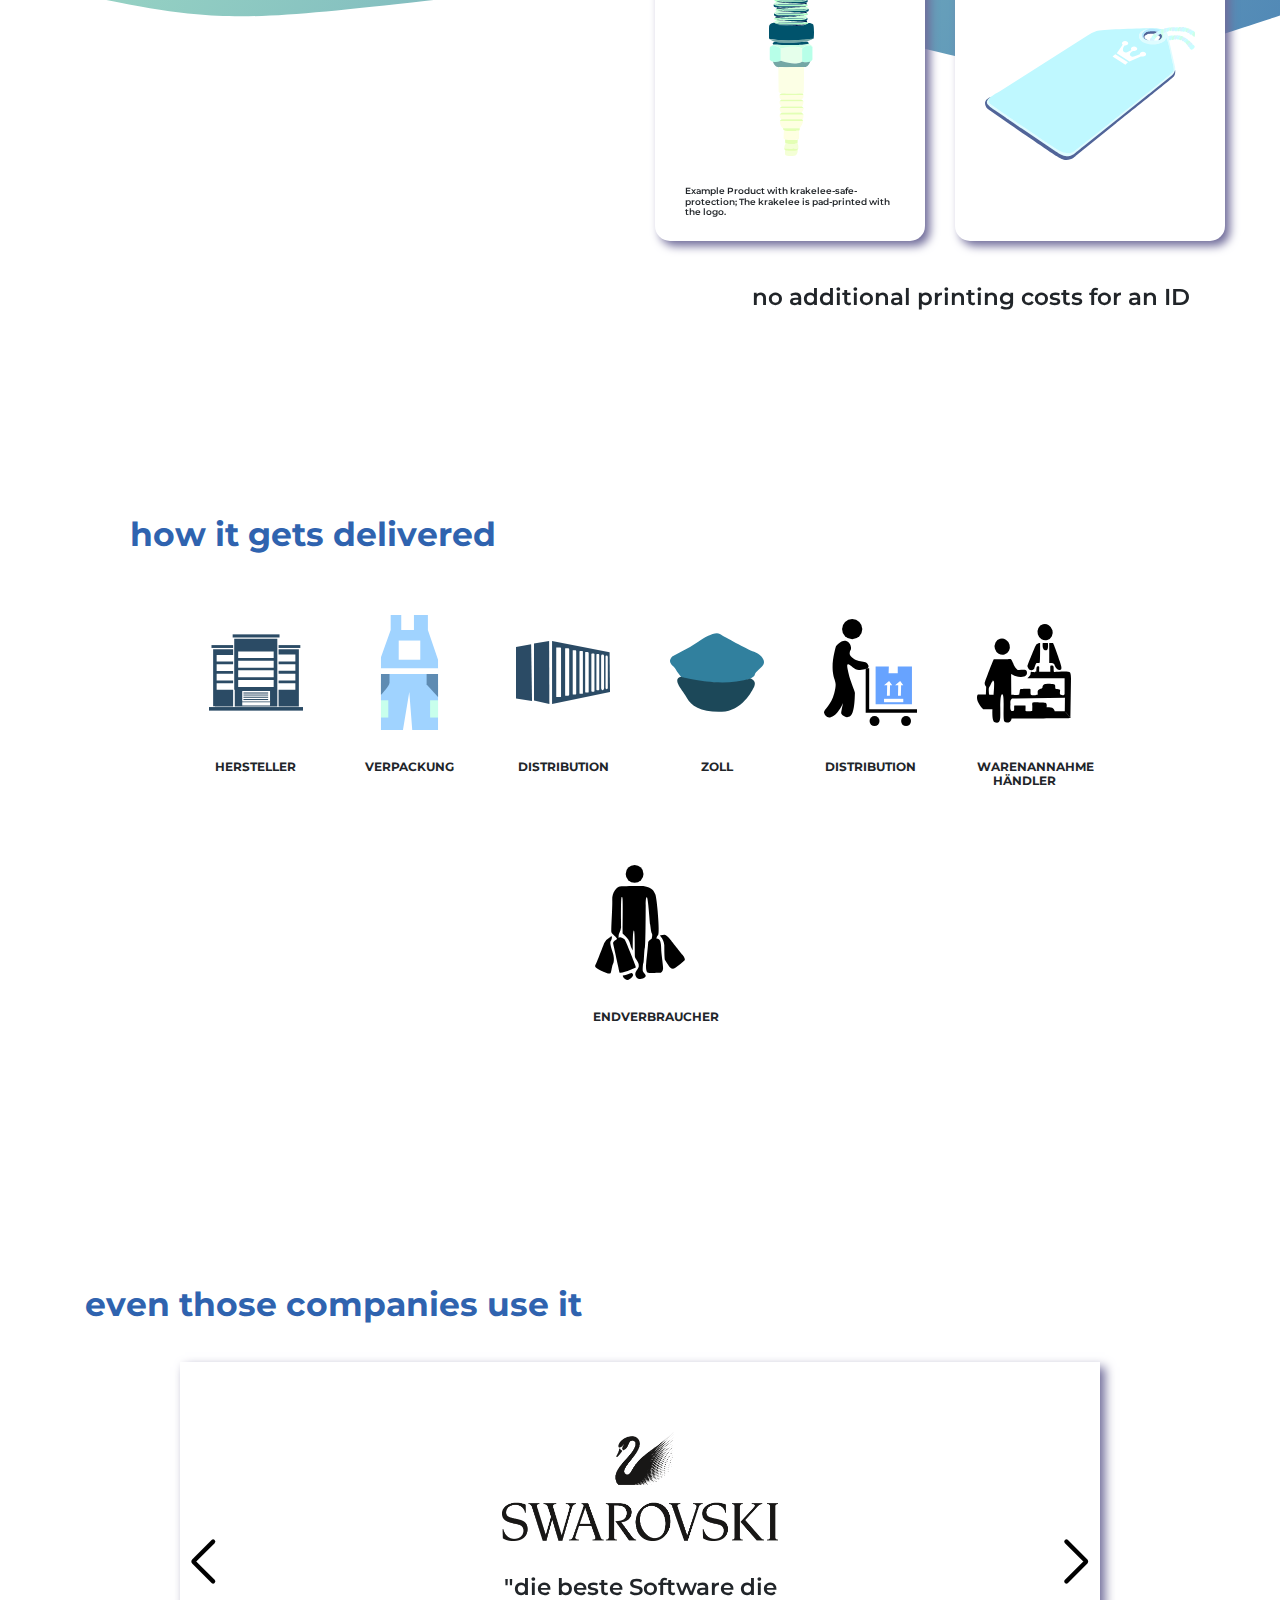
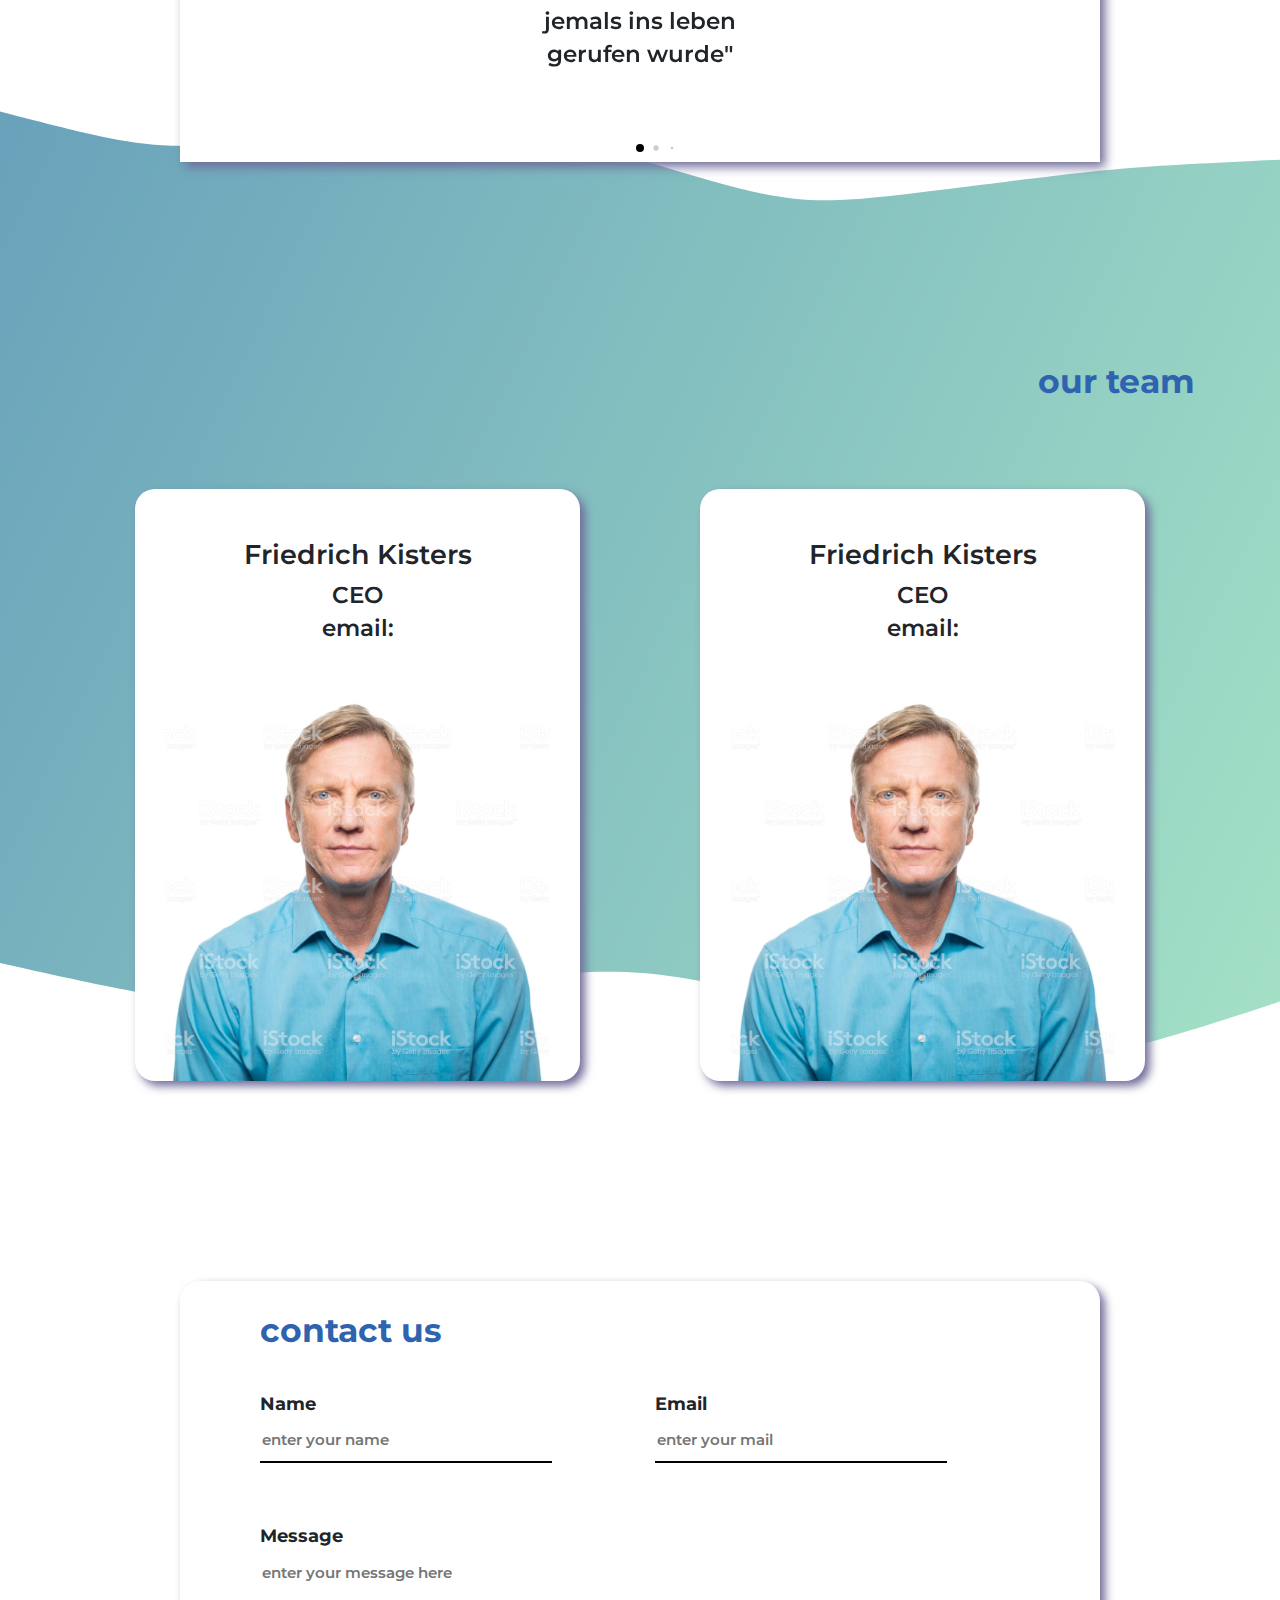
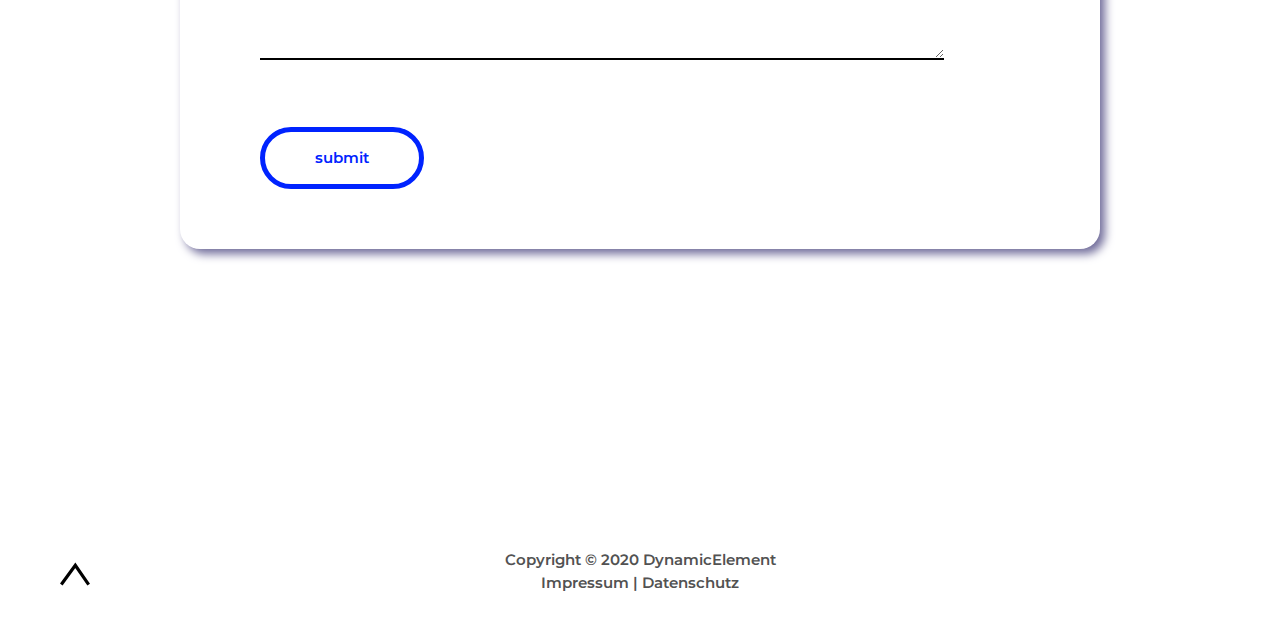
==== commit f4b93f46: "lköjdsalfök" ====
--- a/index.html
+++ b/index.html
@@ -13,6 +13,7 @@
     <!-- links -->
     <link rel="stylesheet" href="css/bootstrap.min.css">
     <link href="https://fonts.googleapis.com/css?family=Montserrat:400,600,700&display=swap" rel="stylesheet">
+    <link rel="stylesheet" href="css/aos.css">
     <link rel="stylesheet" href="css/style.css">
   </head>
   <body id="body">
@@ -81,7 +82,7 @@
     <section class="container-fluid" id="safety">
       <div class="row justify-content-center">
       <div class="col-10">
-        <div class="container-fluid blue-box">
+        <div class="container-fluid blue-box" data-aos="zoom-out" data-aos-duration="1500">
           <div class="row justify-content-center">
 
 
@@ -127,7 +128,7 @@
 
     <section class="container-fluid" id="about">
       <div class="row">
-        <div class="col-7 white-box">
+        <div class="col-7 white-box" data-aos="fade-right" data-aos-duration="1500">
           <div class="container-fluid">
             <div class="row justify-content-end">
               <div class="col-10 text-container">
@@ -156,17 +157,17 @@
     <section class="container" id="block-chain">
       <div class="row">
         <div class="col-4">
-          <div class="blue-box">
+          <div class="blue-box" data-aos="fade-right" data-aos-duration="1500">
 
           </div>
         </div>
         <div class="col-4">
-          <div class="blue-box">
+          <div class="blue-box" data-aos="zoom-out" data-aos-duration="1500">
 
           </div>
         </div>
         <div class="col-4">
-          <div class="blue-box">
+          <div class="blue-box" data-aos="fade-left" data-aos-duration="1500">
 
           </div>
         </div>
@@ -233,14 +234,14 @@
       </div>
       <div class="row tech-desc">
         <div class="col-3">
-          <div class="white-box">
+          <div class="white-box" data-aos="fade-left">
             <h4>C. CERTIFICATE</h4>
             <h5>Example Certificate with krakelee-safe-protection</h5>
             <img src="img/icon-1.svg" alt="Icon1">
           </div>
         </div>
         <div class="col-3">
-          <div class="white-box">
+          <div class="white-box" data-aos="fade-left">
             <h4>B.PACKAGING</h4>
             <h5>Example packaging with krakelee-safe-protection;
 QR Code and company emblem are protected with krakelee.</h5>
@@ -448,7 +449,7 @@
           <img src="img/back-to-top.svg" alt="back to top">
         </div>
         </a>
-        
+
         <p>Copyright © 2020 DynamicElement</p>
 
         <p><a href="#">Impressum</a> | <a href="#">Datenschutz</a></p>
@@ -469,6 +470,8 @@
     <script src="js/wavify.js"></script>
     <script src="js/jquery.wavify.js"></script>
 
+    <script src="js/aos.js"></script>
+
 
     <script src="js/main.js"></script>
 
--- a/css/style.css
+++ b/css/style.css
@@ -133,6 +133,10 @@
   box-shadow: 5px 5px 10px var(--blue-three);
 }
 
+.blue-box:hover #cursor span{
+  background-color: #FFF;
+}
+
 .white-box{
   background-color: #FFF;
   box-shadow: 5px 5px 10px var(--blue-three);
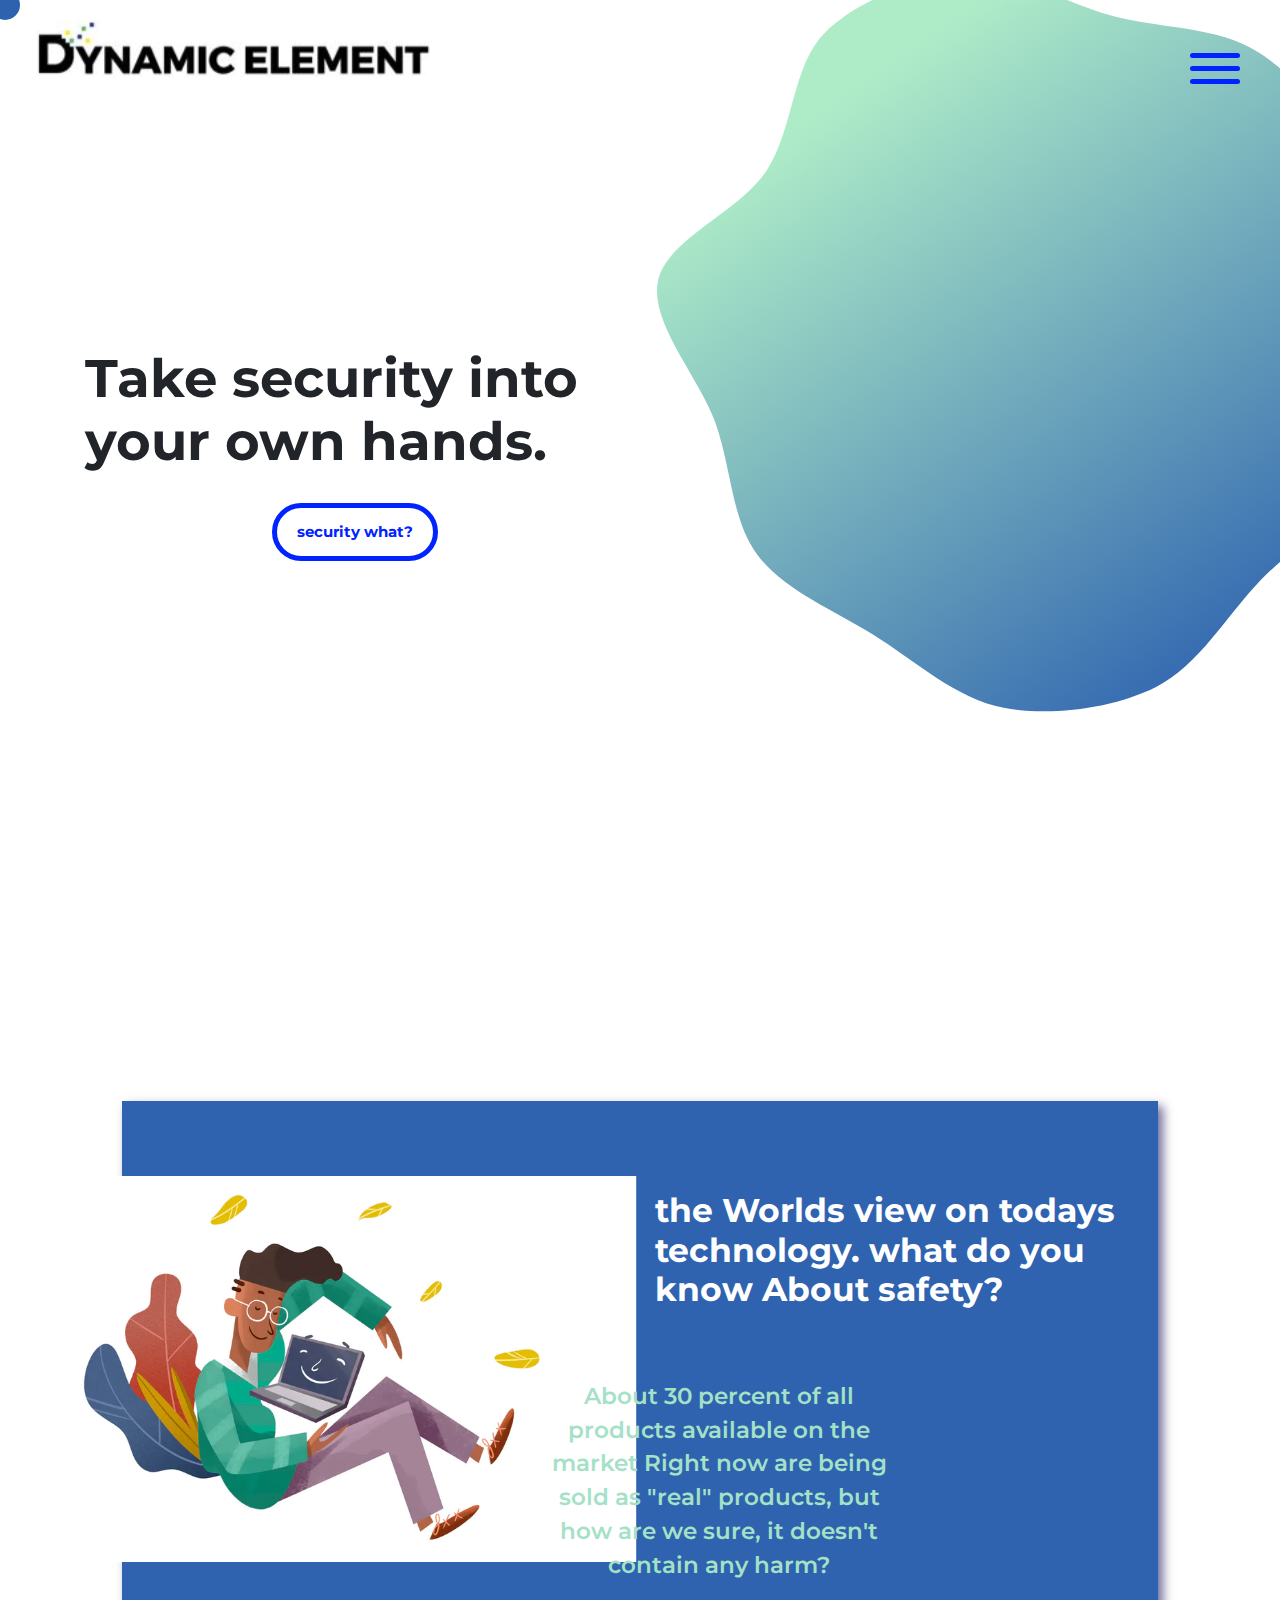
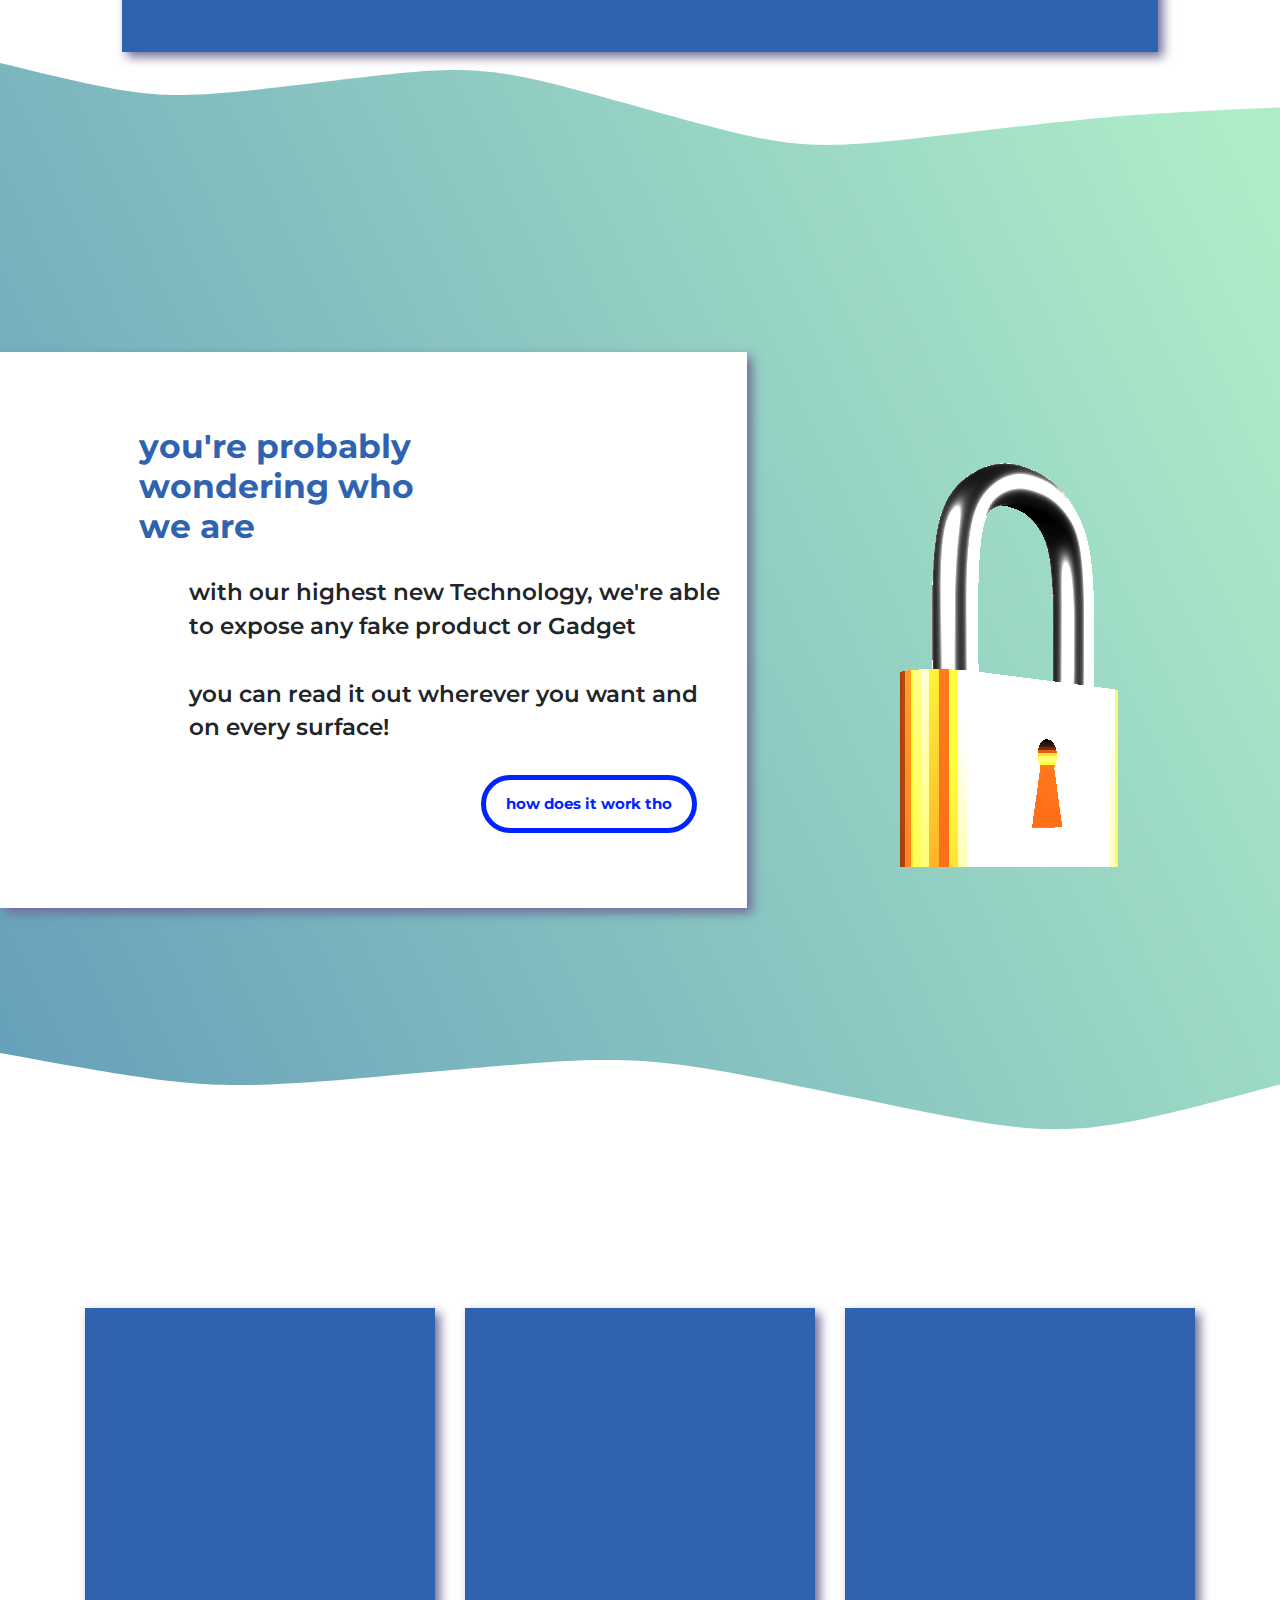
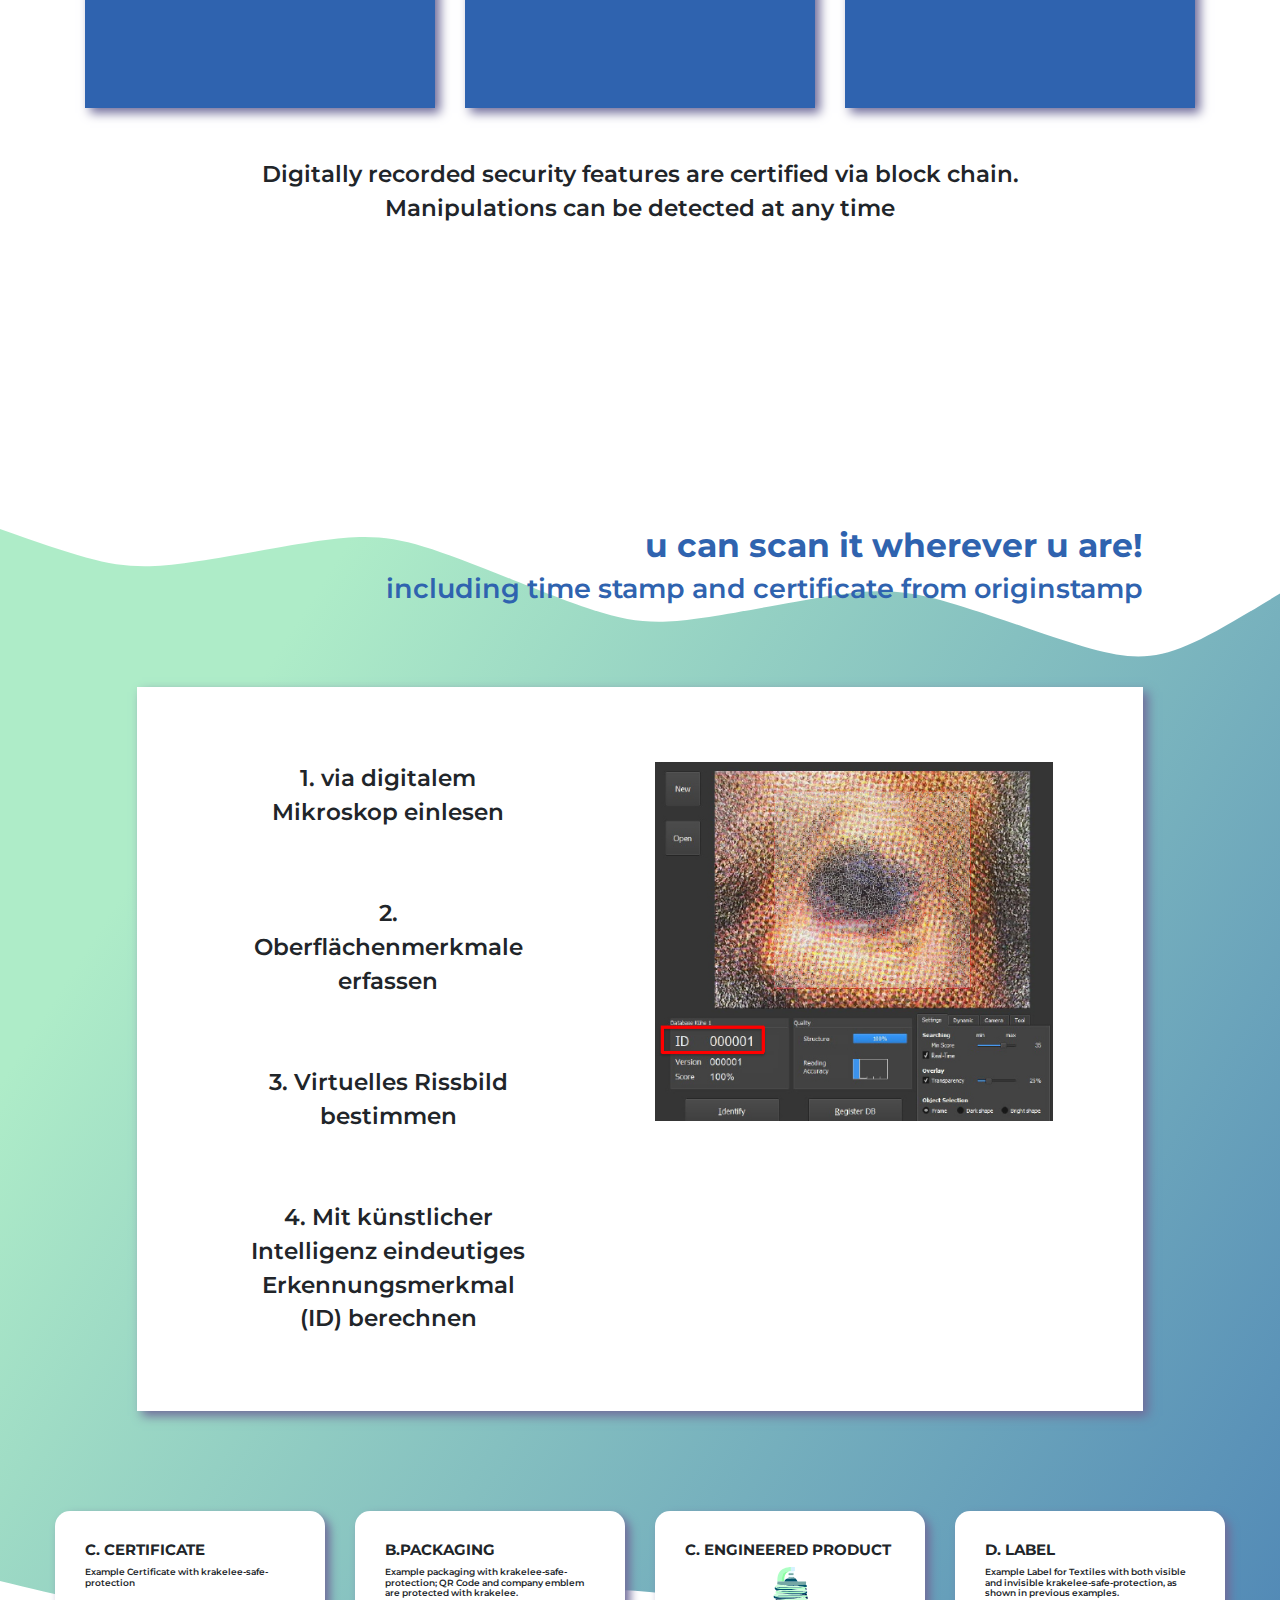
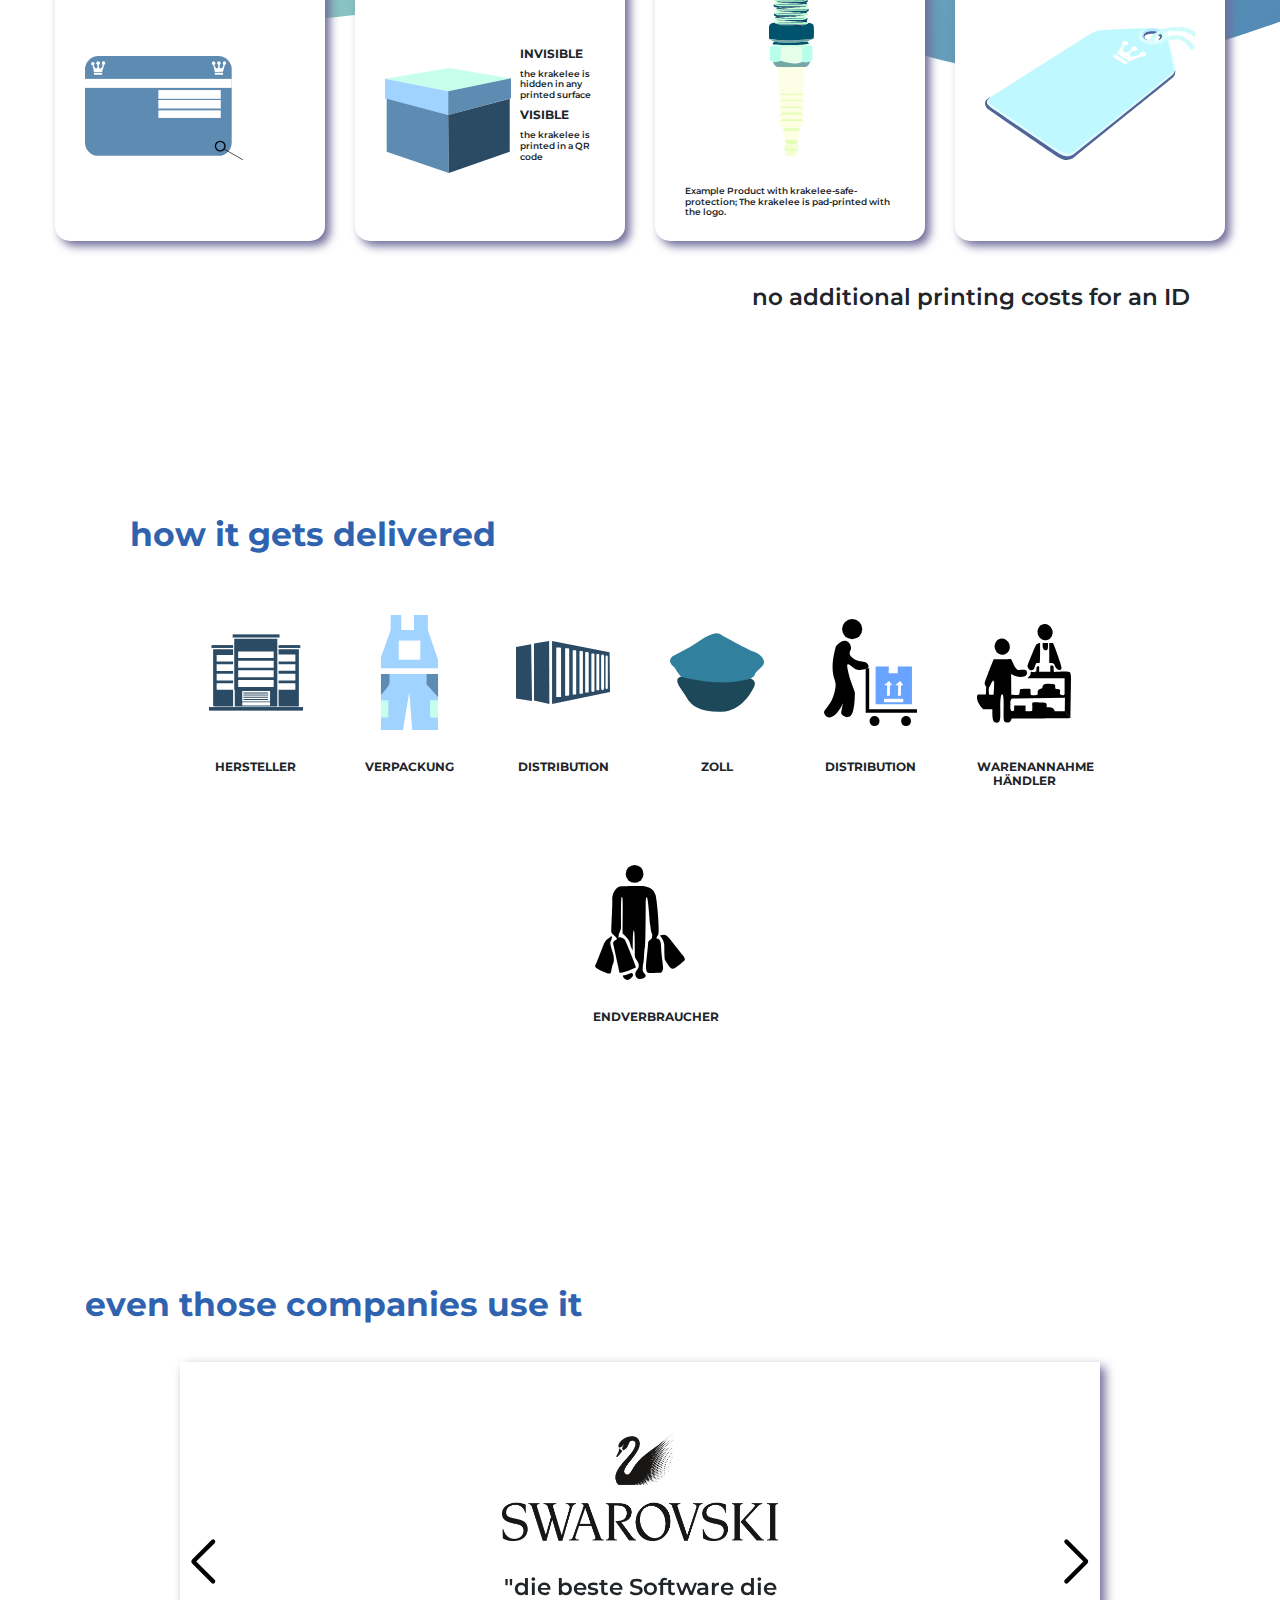
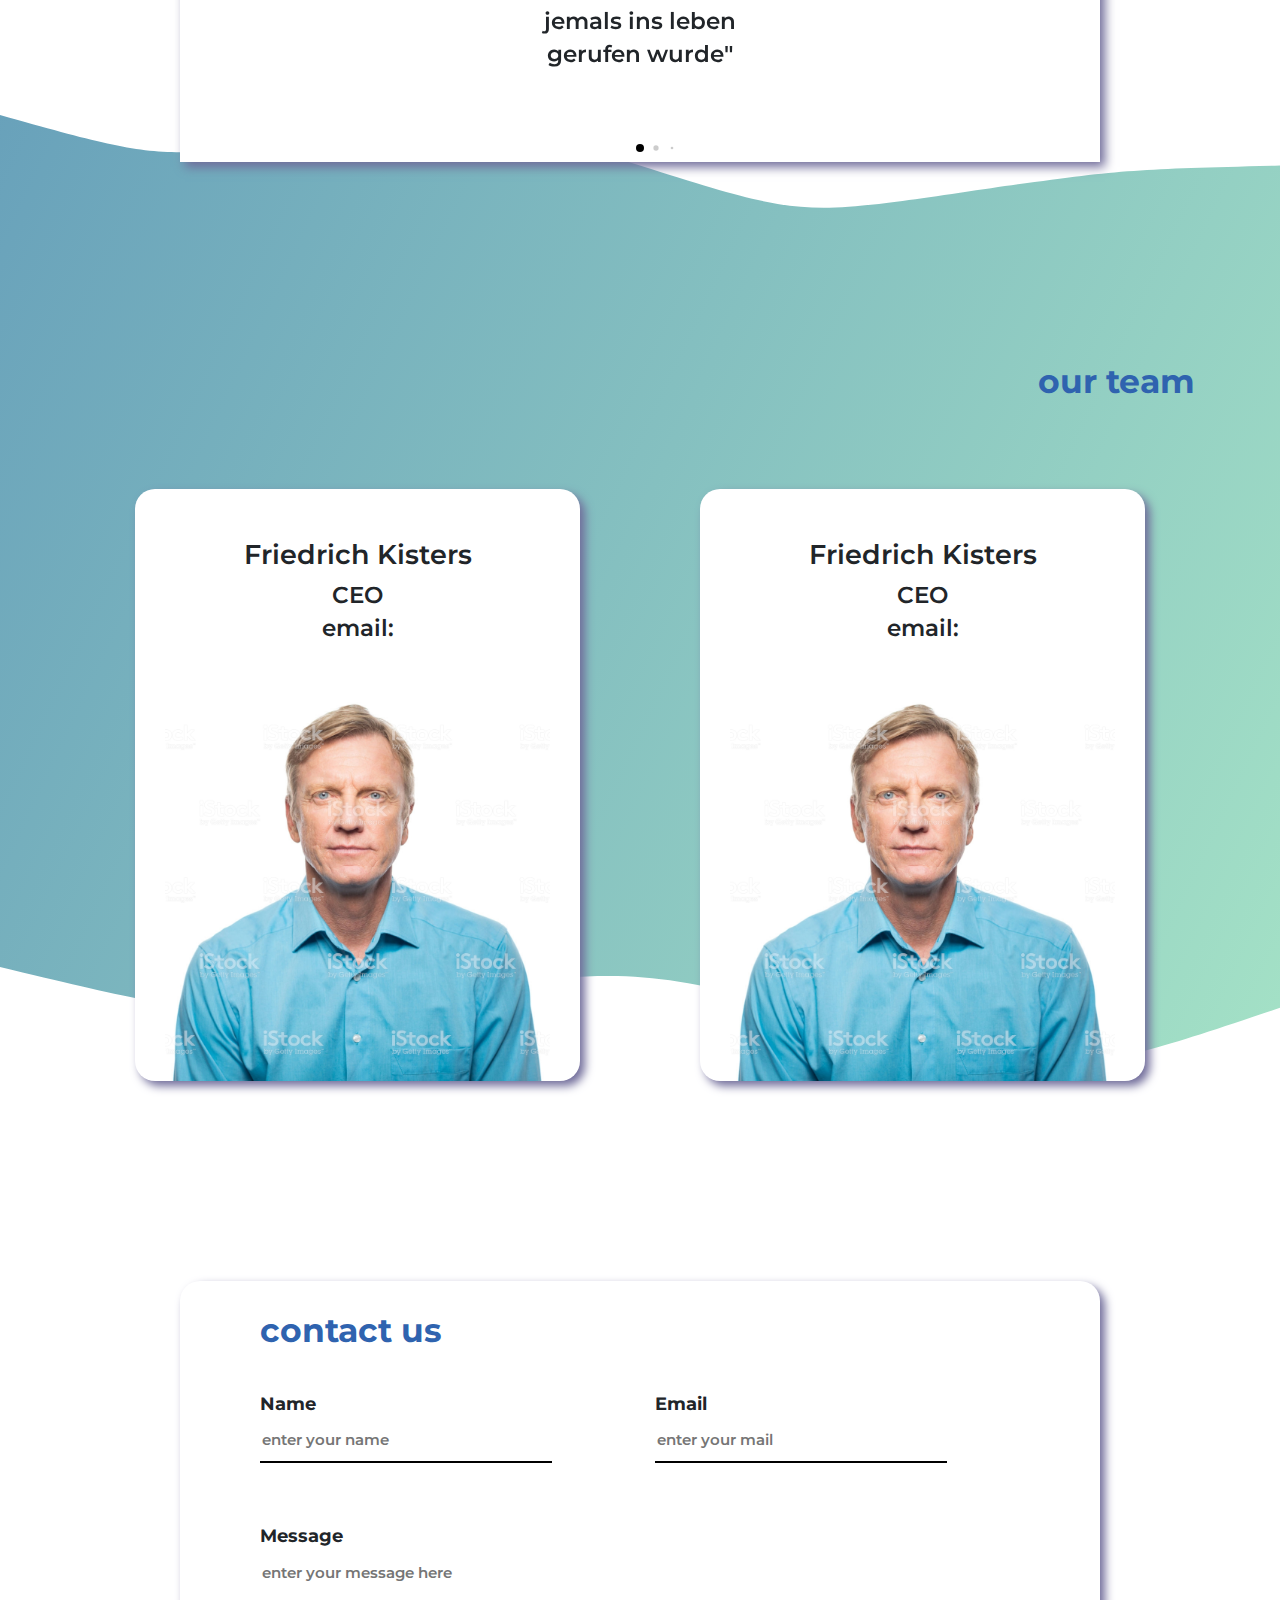
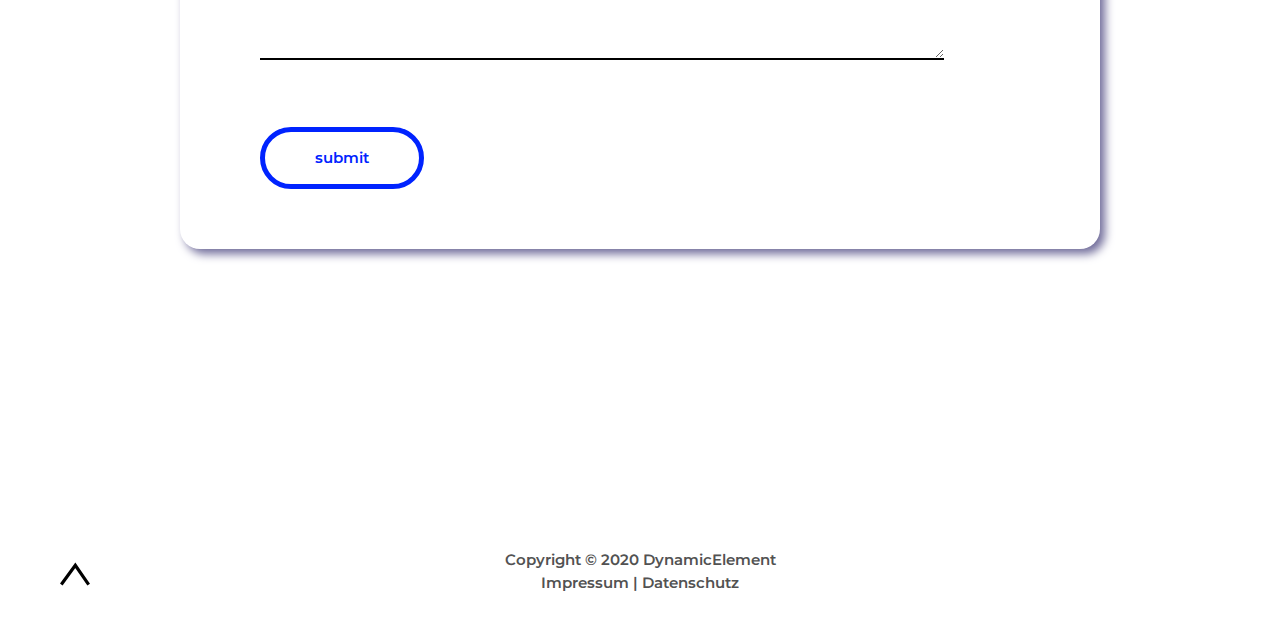
==== commit b9343596: "podlock" ====
--- a/index.html
+++ b/index.html
@@ -60,7 +60,7 @@
       <div class="row justify-content-between">
         <div class="col-6">
           <h1>Take security into your own hands.</h1>
-          <a href="#">
+          <a href="#safety">
             <div class="button">
               <h6>security what?</h6>
             </div>
@@ -82,7 +82,7 @@
     <section class="container-fluid" id="safety">
       <div class="row justify-content-center">
       <div class="col-10">
-        <div class="container-fluid blue-box" data-aos="zoom-out" data-aos-duration="1500">
+        <div class="container-fluid blue-box">
           <div class="row justify-content-center">
 
 
@@ -125,10 +125,9 @@
 
 
 
-
     <section class="container-fluid" id="about">
       <div class="row">
-        <div class="col-7 white-box" data-aos="fade-right" data-aos-duration="1500">
+        <div class="col-7 white-box">
           <div class="container-fluid">
             <div class="row justify-content-end">
               <div class="col-10 text-container">
@@ -139,7 +138,7 @@
             </div>
             <div class="row justify-content-end">
               <div class="col-16">
-                <a href="#">
+                <a href="#block-chain">
                   <div class="button">
                     <h6>how does it work tho</h6>
                   </div>
@@ -148,6 +147,13 @@
             </div>
           </div>
         </div>
+        <div class="col-5">
+          <div class="canvas-overflow">
+            <canvas id="padlock">
+
+            </canvas>
+          </div>
+        </div>
       </div>
     </section>
 
@@ -157,17 +163,17 @@
     <section class="container" id="block-chain">
       <div class="row">
         <div class="col-4">
-          <div class="blue-box" data-aos="fade-right" data-aos-duration="1500">
+          <div class="blue-box">
 
           </div>
         </div>
         <div class="col-4">
-          <div class="blue-box" data-aos="zoom-out" data-aos-duration="1500">
+          <div class="blue-box">
 
           </div>
         </div>
         <div class="col-4">
-          <div class="blue-box" data-aos="fade-left" data-aos-duration="1500">
+          <div class="blue-box">
 
           </div>
         </div>
@@ -234,14 +240,14 @@
       </div>
       <div class="row tech-desc">
         <div class="col-3">
-          <div class="white-box" data-aos="fade-left">
+          <div class="white-box">
             <h4>C. CERTIFICATE</h4>
             <h5>Example Certificate with krakelee-safe-protection</h5>
             <img src="img/icon-1.svg" alt="Icon1">
           </div>
         </div>
         <div class="col-3">
-          <div class="white-box" data-aos="fade-left">
+          <div class="white-box">
             <h4>B.PACKAGING</h4>
             <h5>Example packaging with krakelee-safe-protection;
 QR Code and company emblem are protected with krakelee.</h5>
@@ -457,6 +463,13 @@
 
 
 
+
+
+
+
+
+
+
     <!-- home section end -->
 
     <!-- javascipt -->
@@ -472,6 +485,10 @@
 
     <script src="js/aos.js"></script>
 
+    <script src="js/three.min.js"></script>
+    <script src="js/GLTFLoader.js"></script>
+    <script src="js/OrbitControls.js"></script>
+
 
     <script src="js/main.js"></script>
 
--- a/css/style.css
+++ b/css/style.css
@@ -378,6 +378,17 @@
   .wave2{
     margin-top: 950px;
   }
+
+  .canvas-overflow{
+    height: 515px;
+    width: 100%;
+    overflow: hidden;
+  }
+
+  canvas#padlock{
+    transform: translateX(-30%);
+  }
+
 /* about section end */
 
 /* block-chain start */
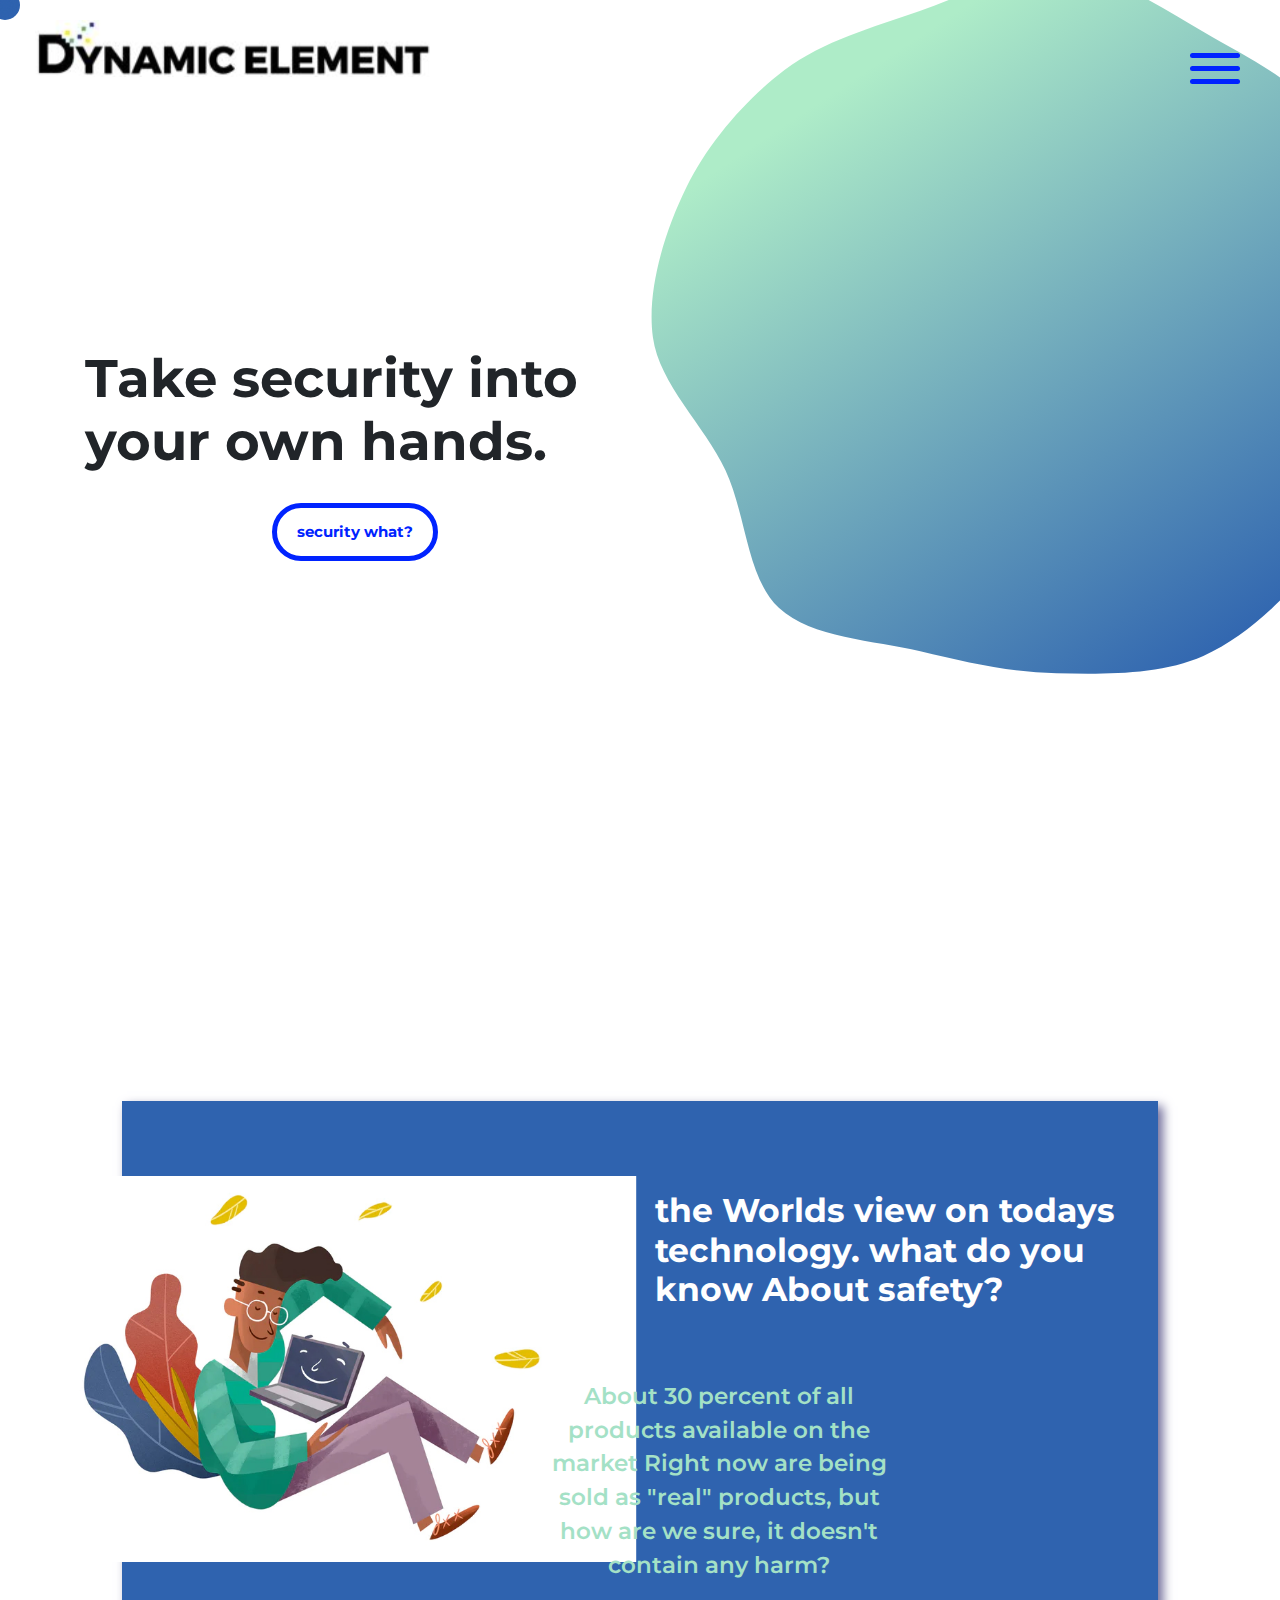
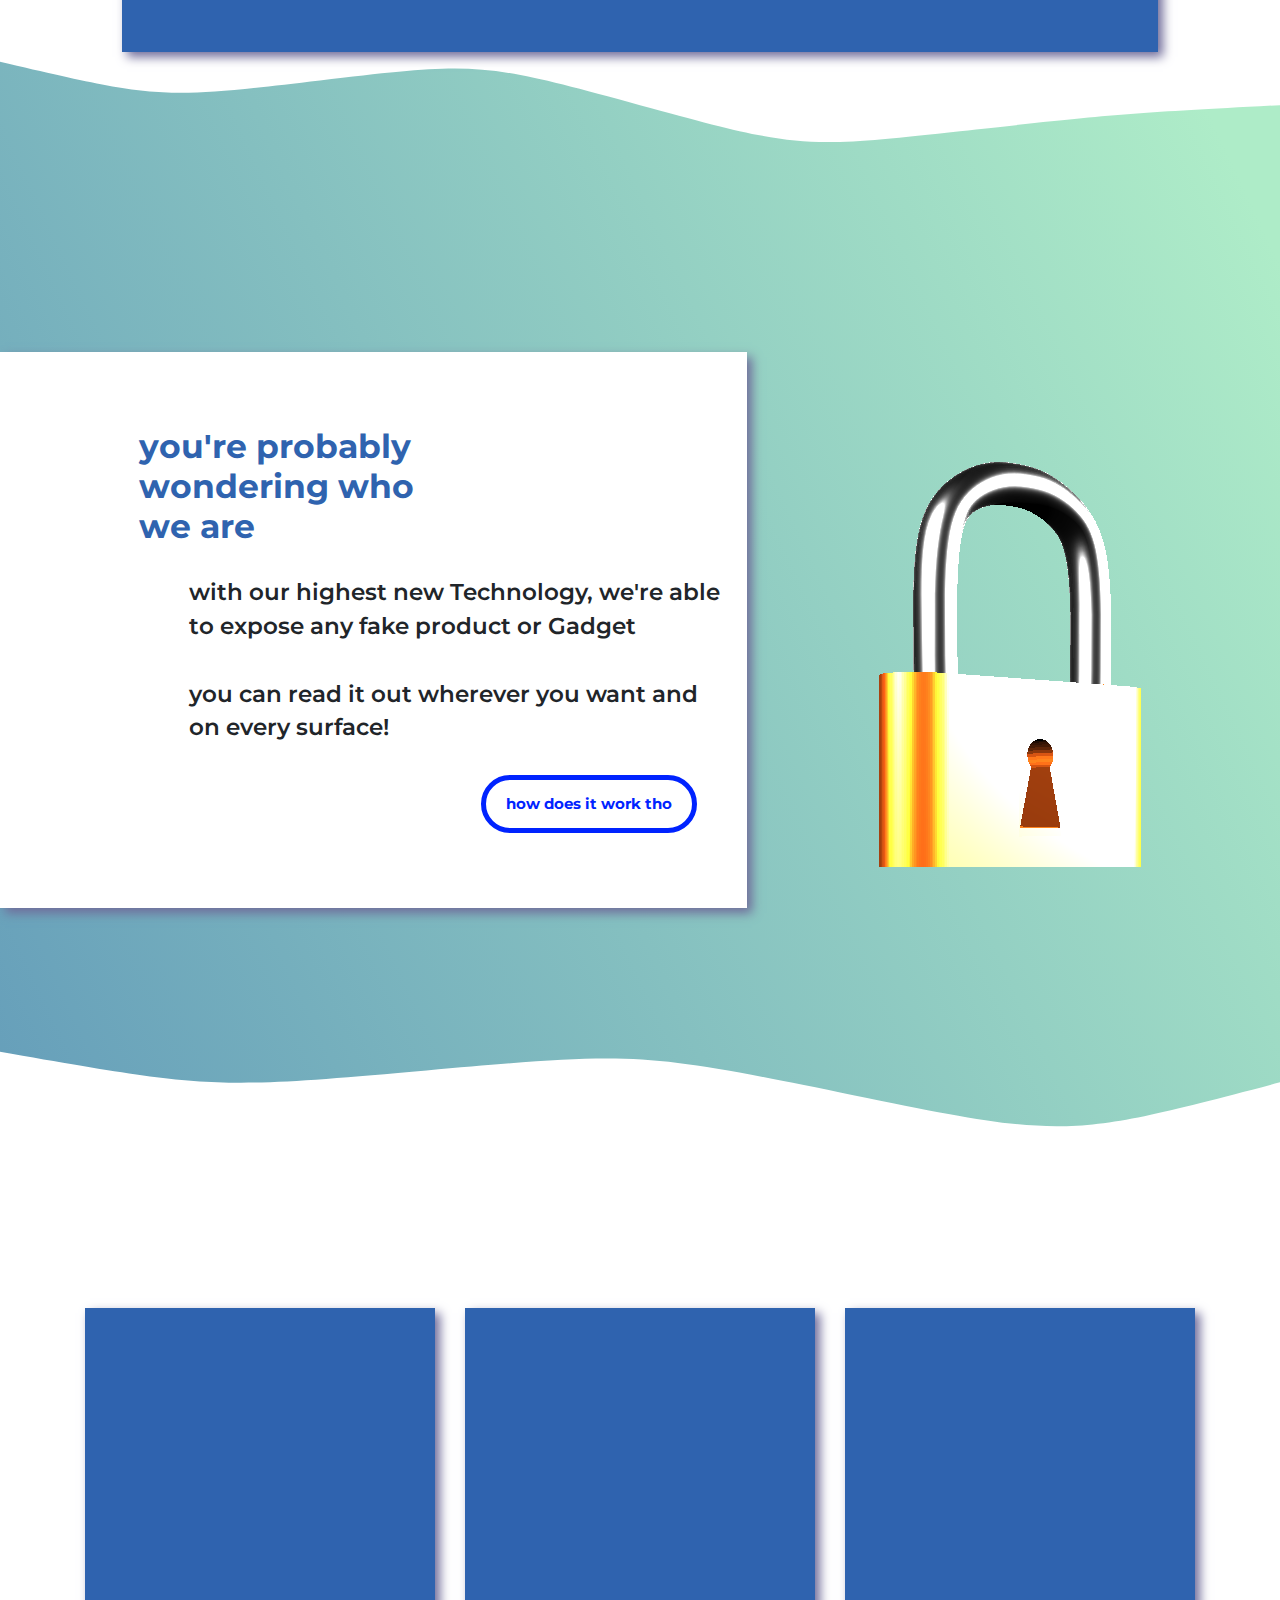
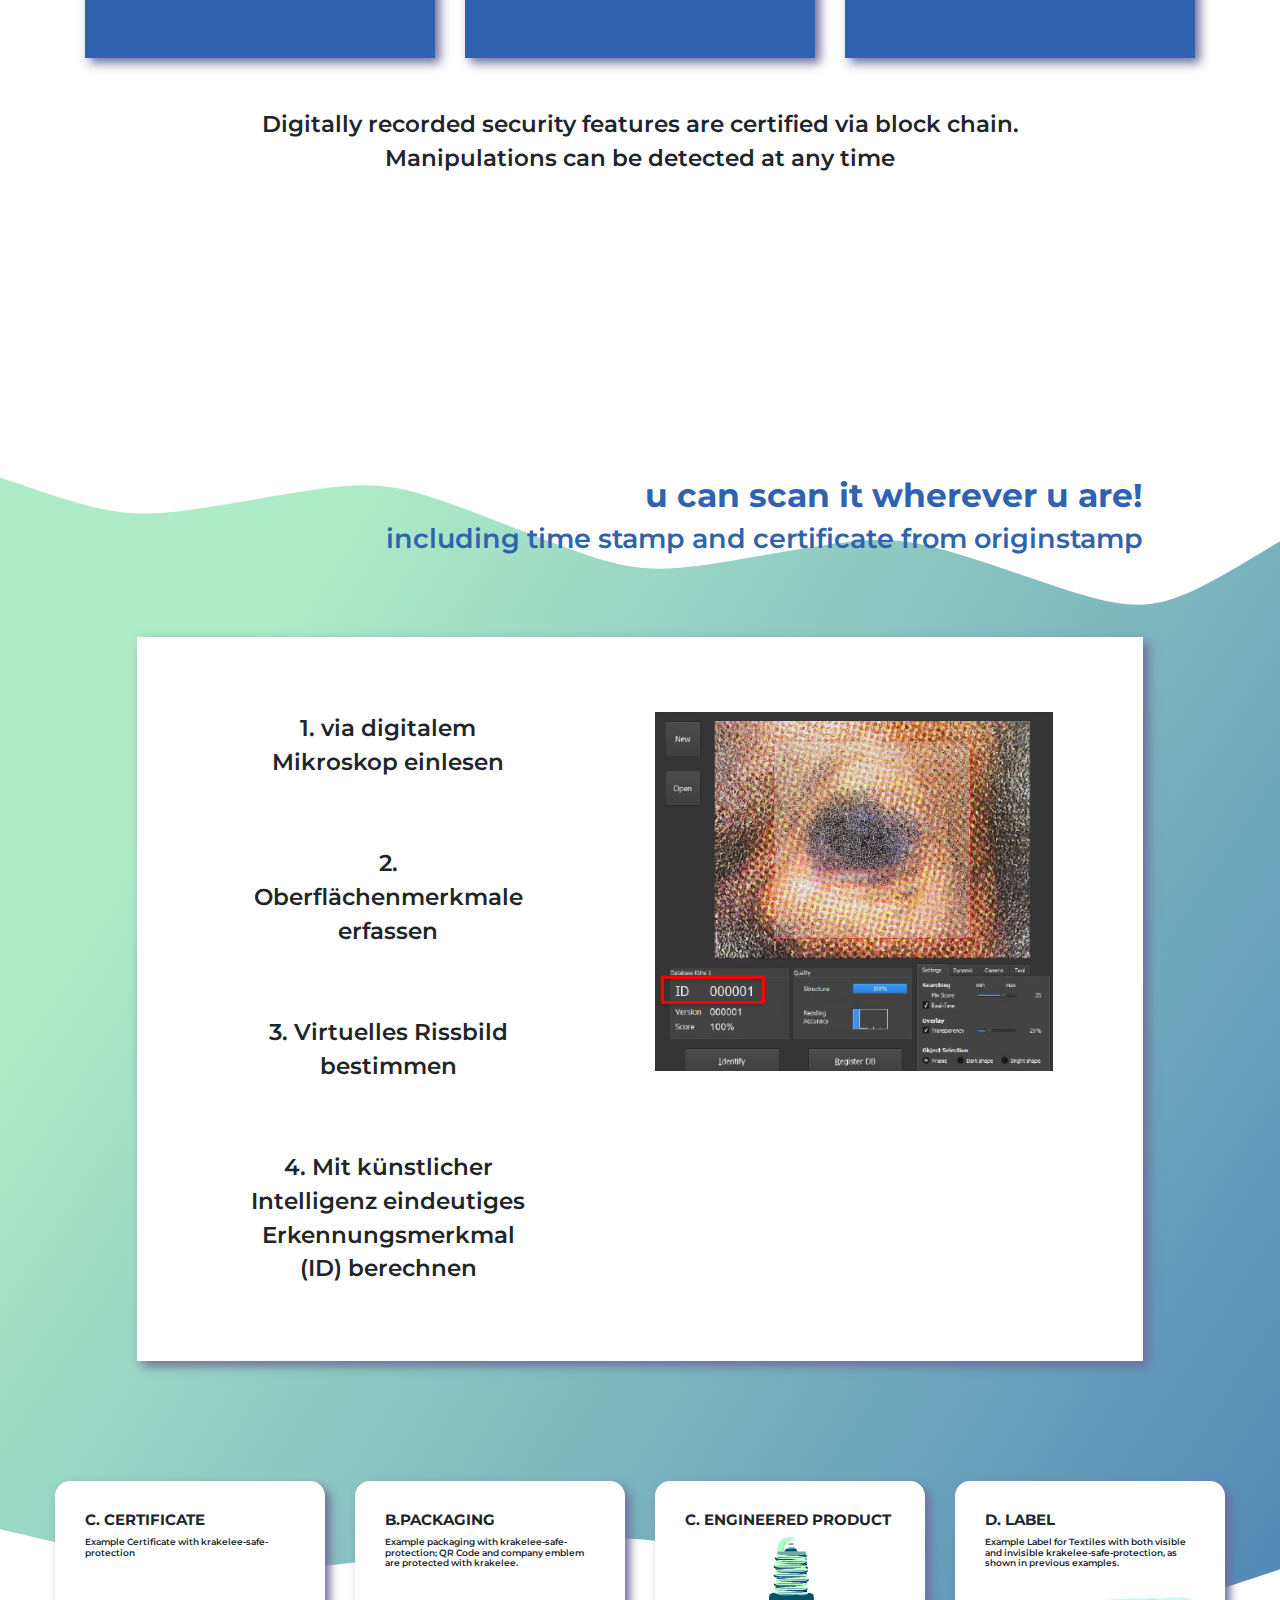
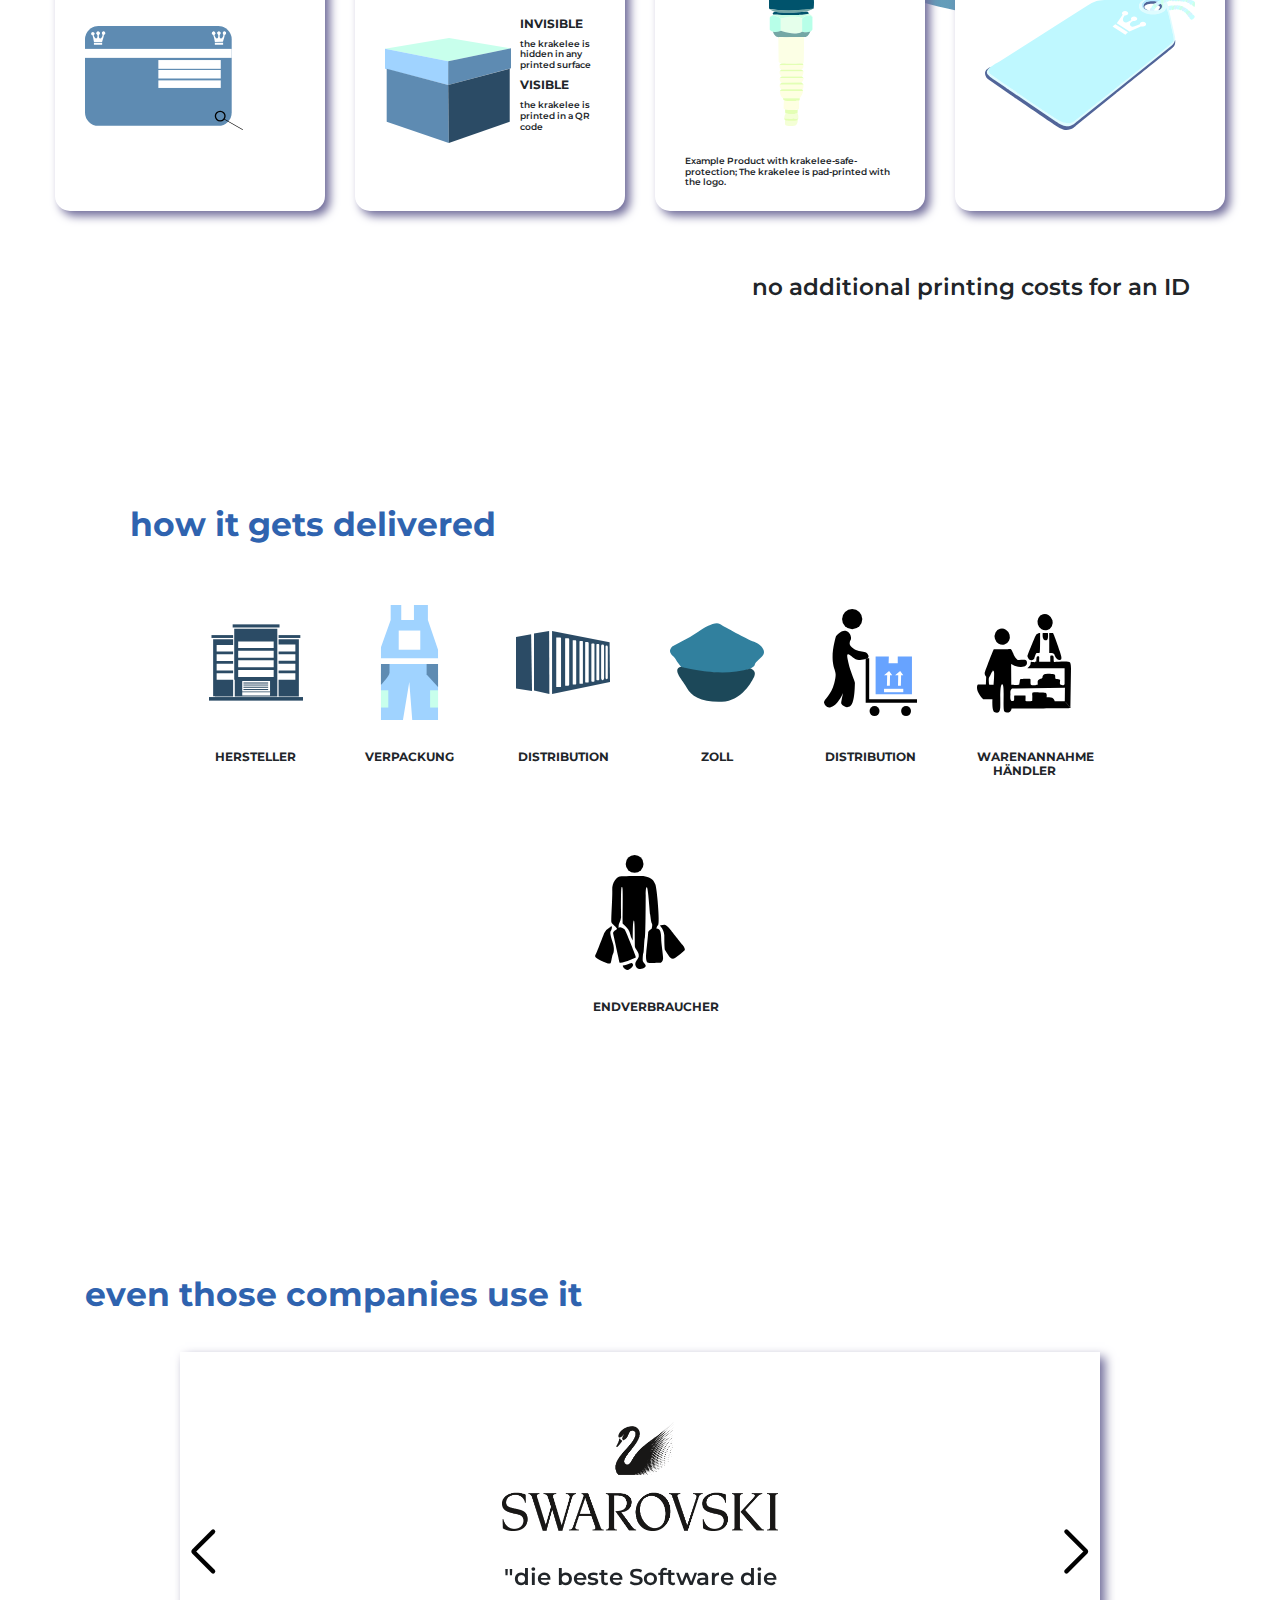
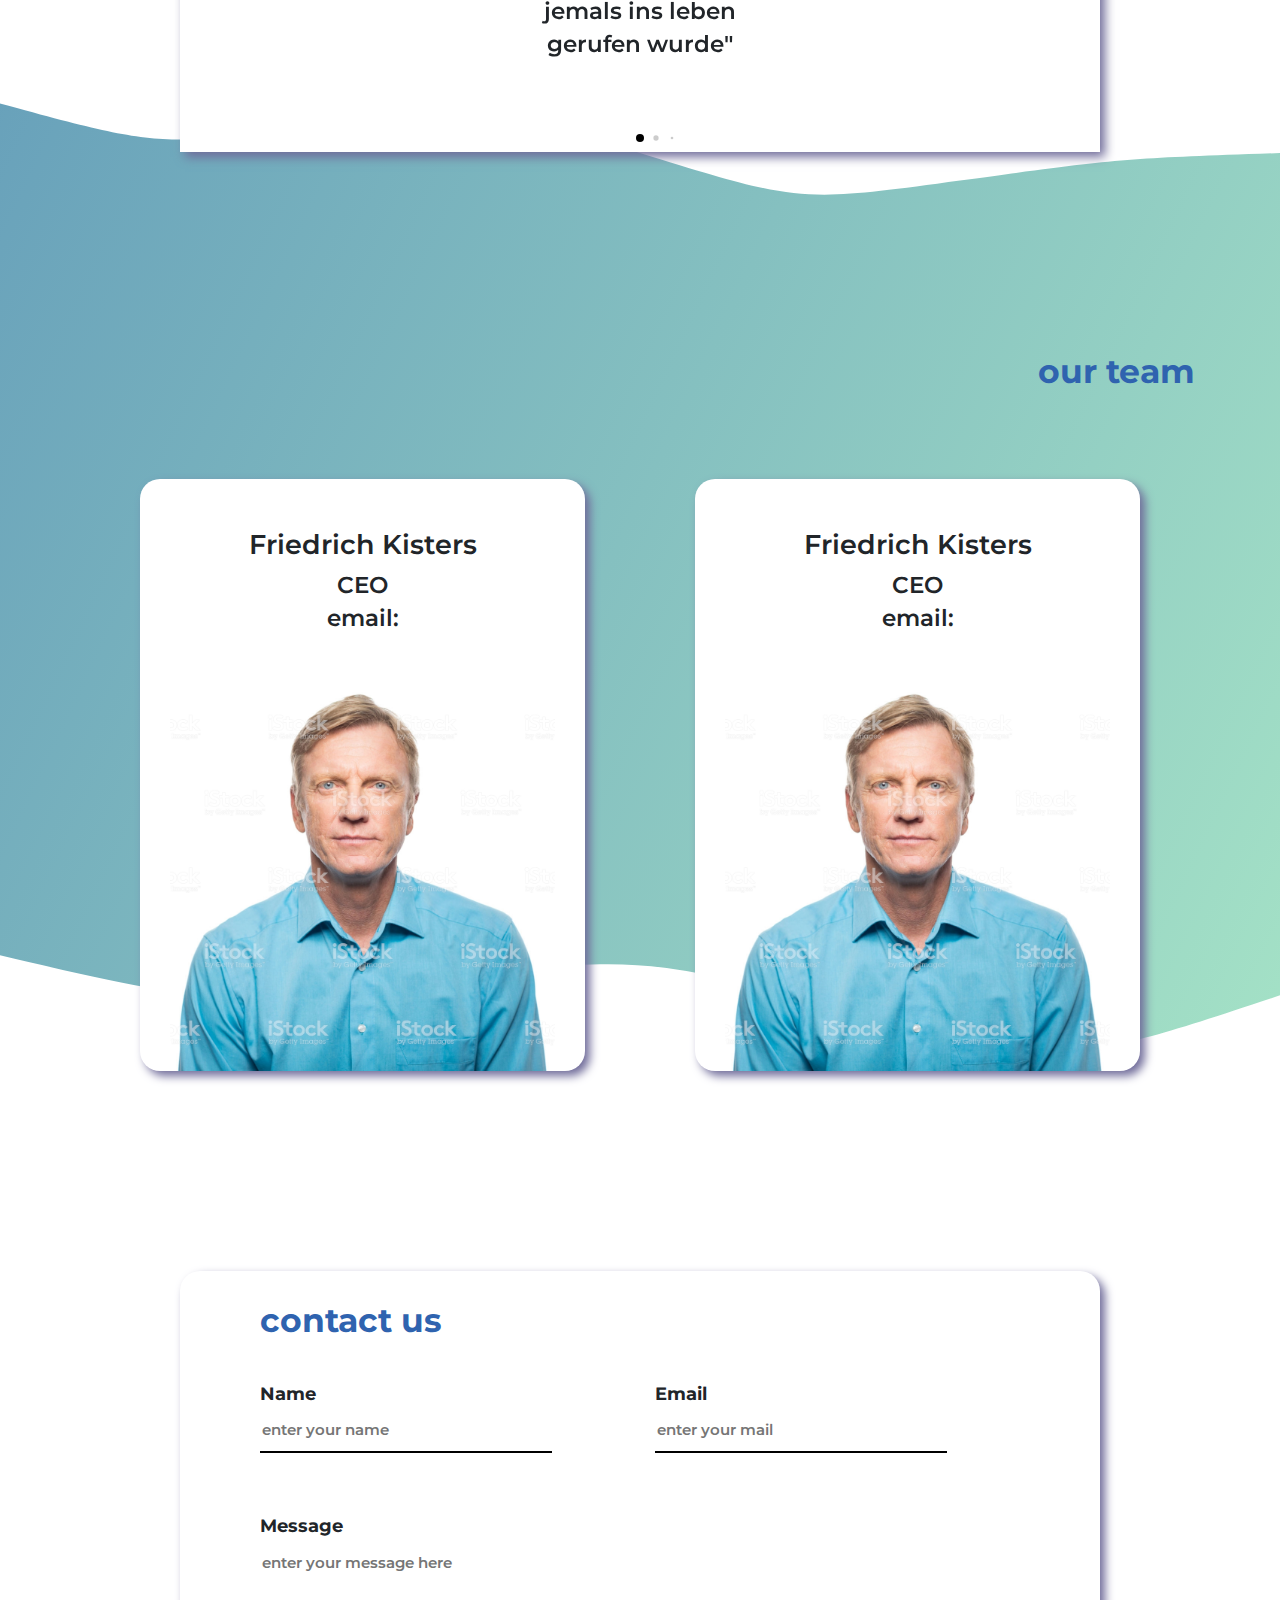
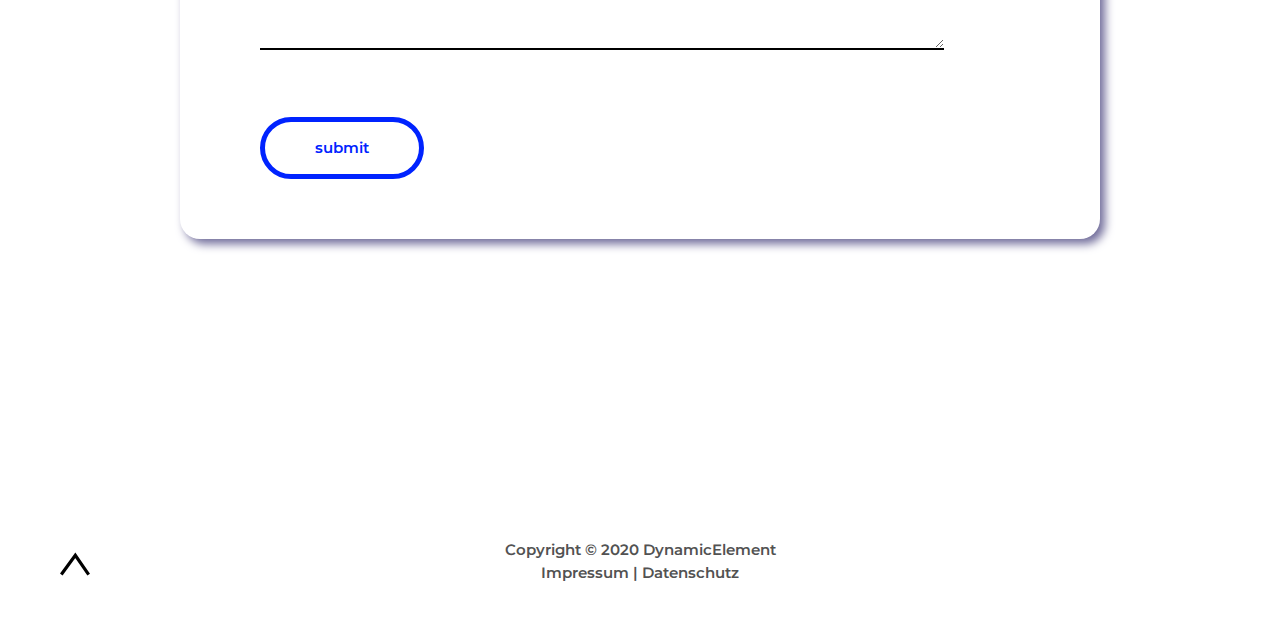
==== commit f1291699: "responsive" ====
--- a/index.html
+++ b/index.html
@@ -3,6 +3,7 @@
   <head>
     <!-- meta -->
     <meta charset="utf-8">
+    <meta name="viewport" content="initial-scale=1.0">
 
     <!-- title -->
     <title>Dynamic Element</title>
@@ -15,6 +16,8 @@
     <link href="https://fonts.googleapis.com/css?family=Montserrat:400,600,700&display=swap" rel="stylesheet">
     <link rel="stylesheet" href="css/aos.css">
     <link rel="stylesheet" href="css/style.css">
+    <link rel="stylesheet" href="css/responsive-lg.css">
+    <link rel="stylesheet" href="css/responsive-md.css">
   </head>
   <body id="body">
 
@@ -24,11 +27,11 @@
     <!-- header start -->
     <header class="container-fluid">
       <div class="row header-row">
-        <div class="col-4">
+        <div class="col-xl-4 col-md-6 col-8">
           <img src="img/logo.svg" alt="Logo" class="logo">
         </div>
 
-        <div class="col-8">
+        <div class="col-xl-8 col-md-6 col-4">
           <div class="burger-box cursor_hover">
             <hr>
             <hr>
@@ -57,8 +60,8 @@
 
     <!-- home section start -->
     <section class="container" id="home">
-      <div class="row justify-content-between">
-        <div class="col-6">
+      <div class="row justify-content-lg-between justify-content-center">
+        <div class="col-lg-6 col-12">
           <h1>Take security into your own hands.</h1>
           <a href="#safety">
             <div class="button">
@@ -75,31 +78,27 @@
               <stop offset="1" stop-color="#3267b0"/>
             </linearGradient>
       <path id="blob_path" fill="url(#blob_gradient)"></path>
+      <path id="blob_path2" fill="url(#blob_gradient)"></path>
     </svg>
 
 
 
+
     <section class="container-fluid" id="safety">
       <div class="row justify-content-center">
-      <div class="col-10">
-        <div class="container-fluid blue-box">
-          <div class="row justify-content-center">
-
-
-
-              <div class="col-6">
+        <div class="col-md-10 col-12">
+          <div class="container-fluid blue-box">
+            <div class="row justify-content-center">
+              <div class="col-md-6 col-9 order-md-1 order-2">
                 <img src="img/Bild 8.jpg" alt="Bild">
               </div>
 
-              <div class="col-6 text-container">
+              <div class="col-12 col-md-6 order-md-2 order-1 text-container">
                 <h2>the Worlds view on todays technology. what do you know About safety?</h2>
                 <p>About 30 percent of all products available on the market Right now are being sold as "real" products, but how are we sure, it doesn't contain any harm?</p>
               </div>
             </div>
-
-
-
-        </div>
+          </div>
         </div>
       </div>
     </section>
@@ -160,7 +159,7 @@
 
 
 
-    <section class="container" id="block-chain">
+    <section class="container-lg container-fluid" id="block-chain">
       <div class="row">
         <div class="col-4">
           <div class="blue-box">
@@ -205,7 +204,7 @@
 
     <section class="container-fluid" id="tech">
       <div class="row justify-content-center">
-        <div class="col-10">
+        <div class="col-lg-10 col-12">
           <div class="container-fluid">
             <div class="row">
               <div class="col-12">
@@ -217,7 +216,7 @@
               <div class="col-12">
                 <div class="container-fluid white-box">
                   <div class="row text-container">
-                    <div class="col-6">
+                    <div class="col-lg-6 col-12">
                       <p>
                         1. via digitalem Mikroskop einlesen
                         <br><br><br>
@@ -228,7 +227,7 @@
                         4. Mit künstlicher Intelligenz eindeutiges Erkennungsmerkmal (ID) berechnen
                       </p>
                     </div>
-                    <div class="col-6">
+                    <div class="col-lg-6 col-12">
                       <img src="img/Screenshot.jpg" alt="Bild">
                     </div>
                   </div>
@@ -239,14 +238,14 @@
         </div>
       </div>
       <div class="row tech-desc">
-        <div class="col-3">
+        <div class="col-lg-3 col-6">
           <div class="white-box">
             <h4>C. CERTIFICATE</h4>
             <h5>Example Certificate with krakelee-safe-protection</h5>
             <img src="img/icon-1.svg" alt="Icon1">
           </div>
         </div>
-        <div class="col-3">
+        <div class="col-lg-3 col-6">
           <div class="white-box">
             <h4>B.PACKAGING</h4>
             <h5>Example packaging with krakelee-safe-protection;
@@ -260,7 +259,7 @@
             </div>
           </div>
         </div>
-        <div class="col-3">
+        <div class="col-lg-3 col-6">
           <div class="white-box">
             <h4>C. ENGINEERED PRODUCT</h4>
             <img src="img/icon-3.svg" alt="Icon3">
@@ -268,7 +267,7 @@
 The krakelee is pad-printed with the logo.</h5>
           </div>
         </div>
-        <div class="col-3">
+        <div class="col-lg-3 col-6">
           <div class="white-box">
             <h4>D. LABEL</h4>
             <h5>Example Label for Textiles with both visible and invisible krakelee-safe-protection, as shown in previous examples.</h5>
@@ -349,7 +348,7 @@
         </div>
       </div>
         <div class="row justify-content-center">
-          <div class="col-10">
+          <div class="col-lg-10 col-12">
             <div class="swiper-container white-box">
               <div class="swiper-wrapper">
                 <div class="swiper-slide">
--- a/css/style.css
+++ b/css/style.css
@@ -167,19 +167,6 @@
 }
 /* logo end */
 
-/* blob start */
-#blob{
-  top: -300px;
-  right: 00px;
-}
-
-#blob path {
-  fill:url(#blob_gradient) !important;
-}
-
-/* blob end */
-
-
 /* burger box start */
 header .burger-box{
   height: 50px;
@@ -307,11 +294,25 @@
   margin: 30px auto 0 auto;
 }
 
-.back-1{
-  right: 0px;
-  top: 90px;
-  width: 50vw;
-}
+/* blob start */
+#blob{
+  top: -300px;
+  right: 00px;
+}
+
+#blob path {
+  fill:url(#blob_gradient) !important;
+}
+
+#blob path:nth-child(2){
+  display: block;
+}
+
+#blob path:nth-child(3){
+  display: none;
+}
+
+/* blob end */
 /* home end */
 
 
@@ -397,7 +398,8 @@
   }
 
   #block-chain .blue-box{
-    height: 400px;
+    height: 30vh;
+    min-height: 350px;
   }
 
   #block-chain p{
@@ -453,6 +455,7 @@
     height: 330px;
     border-radius: 15px;
     padding: 30px;
+    margin: 20px 0;
     overflow: hidden;
   }
 
@@ -568,23 +571,23 @@
   padding: 0 35%;
 }
 
-  #clients .swiper-slide img{
-    width: 100%;
-    margin-top: 70px;
-  }
-
-  #clients .swiper-slide p{
-    text-align: center;
-    margin-top: 30px;
-  }
-
-  #clients .swiper-button-next, #clients .swiper-button-prev{
-    color: black;
-  }
-
-  #clients .swiper-pagination-bullet-active-main{
-    background: black;
-  }
+#clients .swiper-slide img{
+  width: 100%;
+  margin-top: 70px;
+}
+
+#clients .swiper-slide p{
+  text-align: center;
+  margin-top: 30px;
+}
+
+#clients .swiper-button-next, #clients .swiper-button-prev{
+  color: black;
+}
+
+#clients .swiper-pagination-bullet-active-main{
+  background: black;
+}
 
 /* clients end */
 
@@ -612,7 +615,7 @@
   }
 
   #team .col-5{
-    margin: 80px 45px 0 45px;
+    margin: 80px 40px 0 40px;
   }
 
   #team .white-box{
--- a/css/responsive-lg.css
+++ b/css/responsive-lg.css
@@ -0,0 +1,45 @@
+@media (max-width: 992px) {
+
+/* home start */
+  #blob{
+    top: 20%;
+  }
+
+  #blob path:nth-child(2){
+    display: none;
+  }
+
+  #blob path:nth-child(3){
+    display: block;
+  }
+/* home end */
+
+
+/* safety start */
+#safety p{
+  padding: 0px;
+}
+/* safety end */
+
+
+
+
+
+
+
+/* tech start */
+#tech .text-container img{
+  width: 100%;
+  padding: 0 75px;
+  margin-top: 40px;
+}
+/* tech end */
+
+
+
+/* team start */
+#team .col-5 {
+  margin: 80px 0px 0 0px;
+}
+/* team end */
+}
--- a/css/responsive-md.css
+++ b/css/responsive-md.css
@@ -0,0 +1,56 @@
+@media (max-width:768px) {
+
+  body, html{
+    font-size: 10px;
+  }
+
+
+  h2{
+    font-size: 1.8rem;
+  }
+
+
+
+/* home start */
+  #home h1{
+    text-align: center;
+  }
+
+/* home end */
+
+
+/* safety start */
+    #safety{
+      margin-top: 30vh;
+    }
+
+    #safety .blue-box{
+      padding: 20px;
+    }
+
+    #safety .blue-box img{
+      padding: 0;
+      width: 100%;
+      transform: translate(0);
+    }
+
+    #safety .text-container{
+      margin: 0;
+      padding: 0 20px;
+    }
+
+    #safety h2{
+      color: #FFF;
+    }
+
+    #safety p{
+      text-align: center;
+      color: var(--green-one);
+      padding: 10px;
+      margin: 0;
+      width: 100%;
+      transform: translate(0);
+    }
+/* safety end */
+
+}
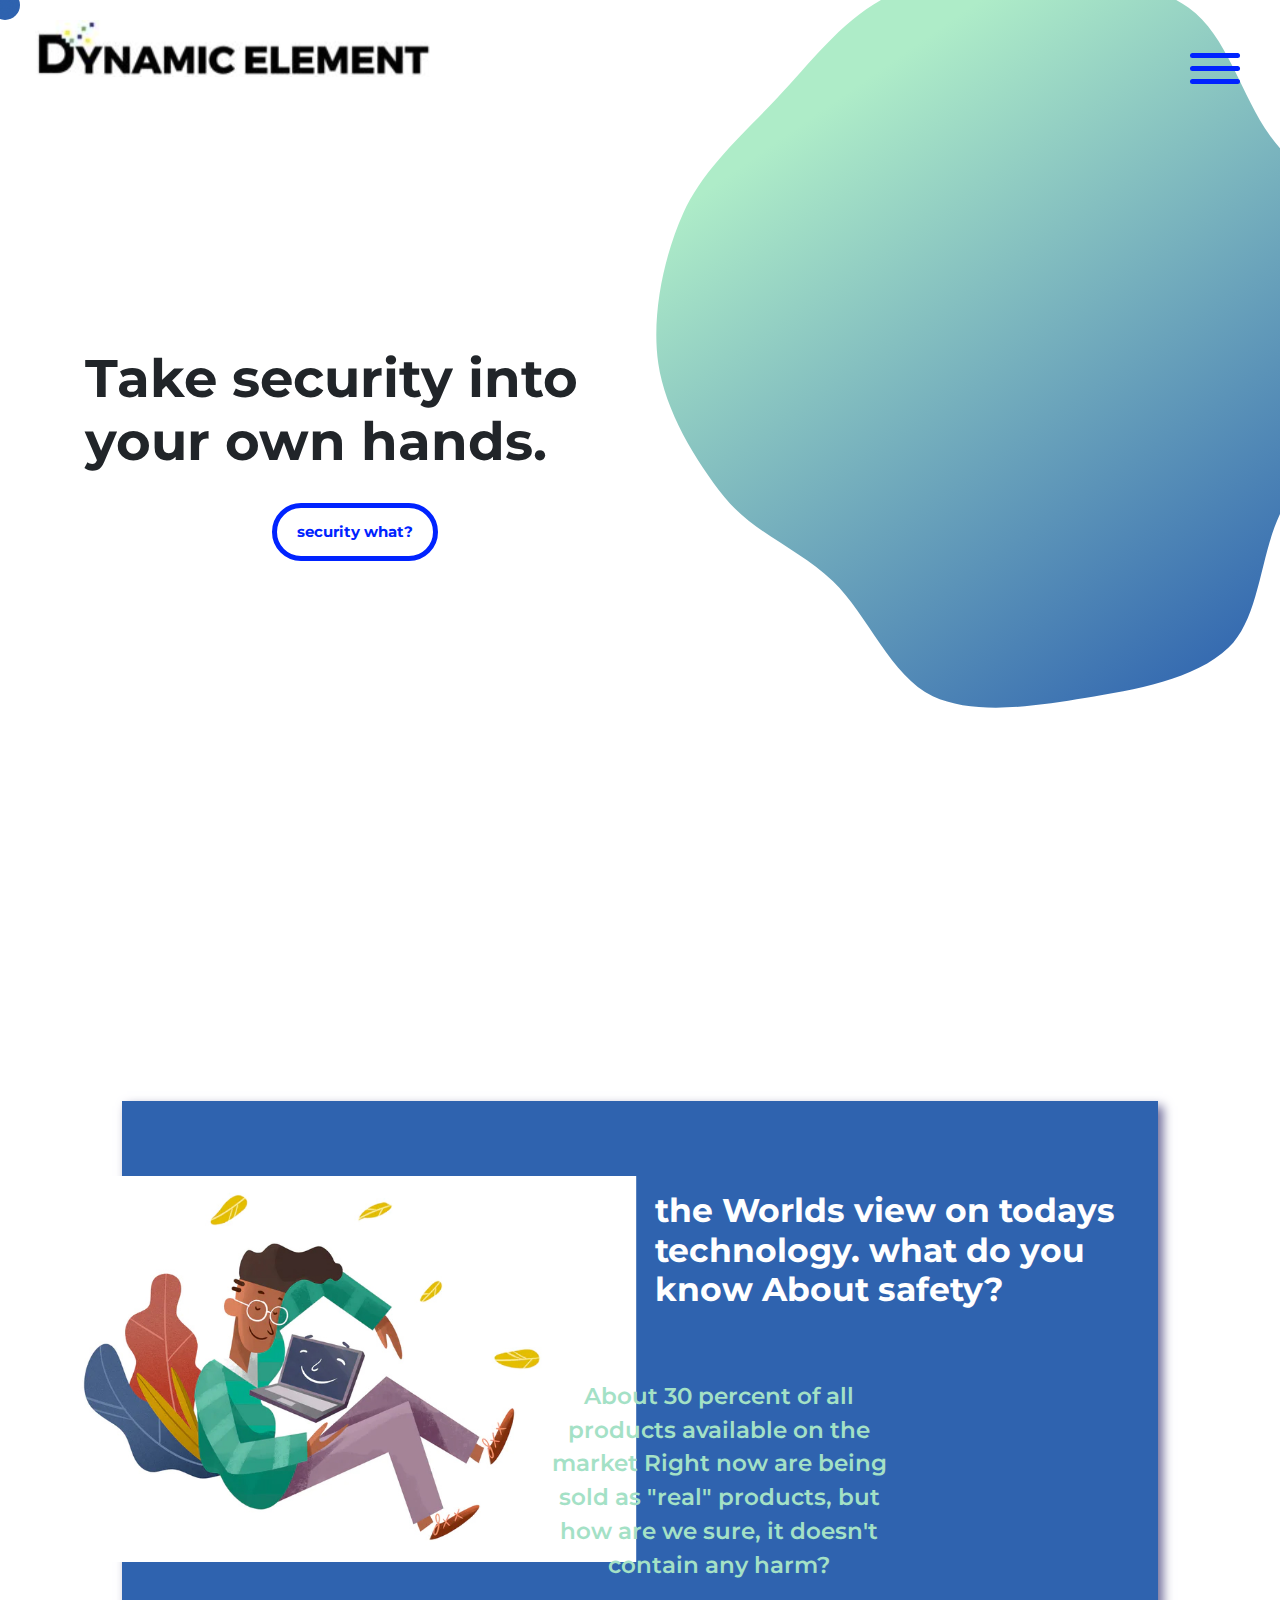
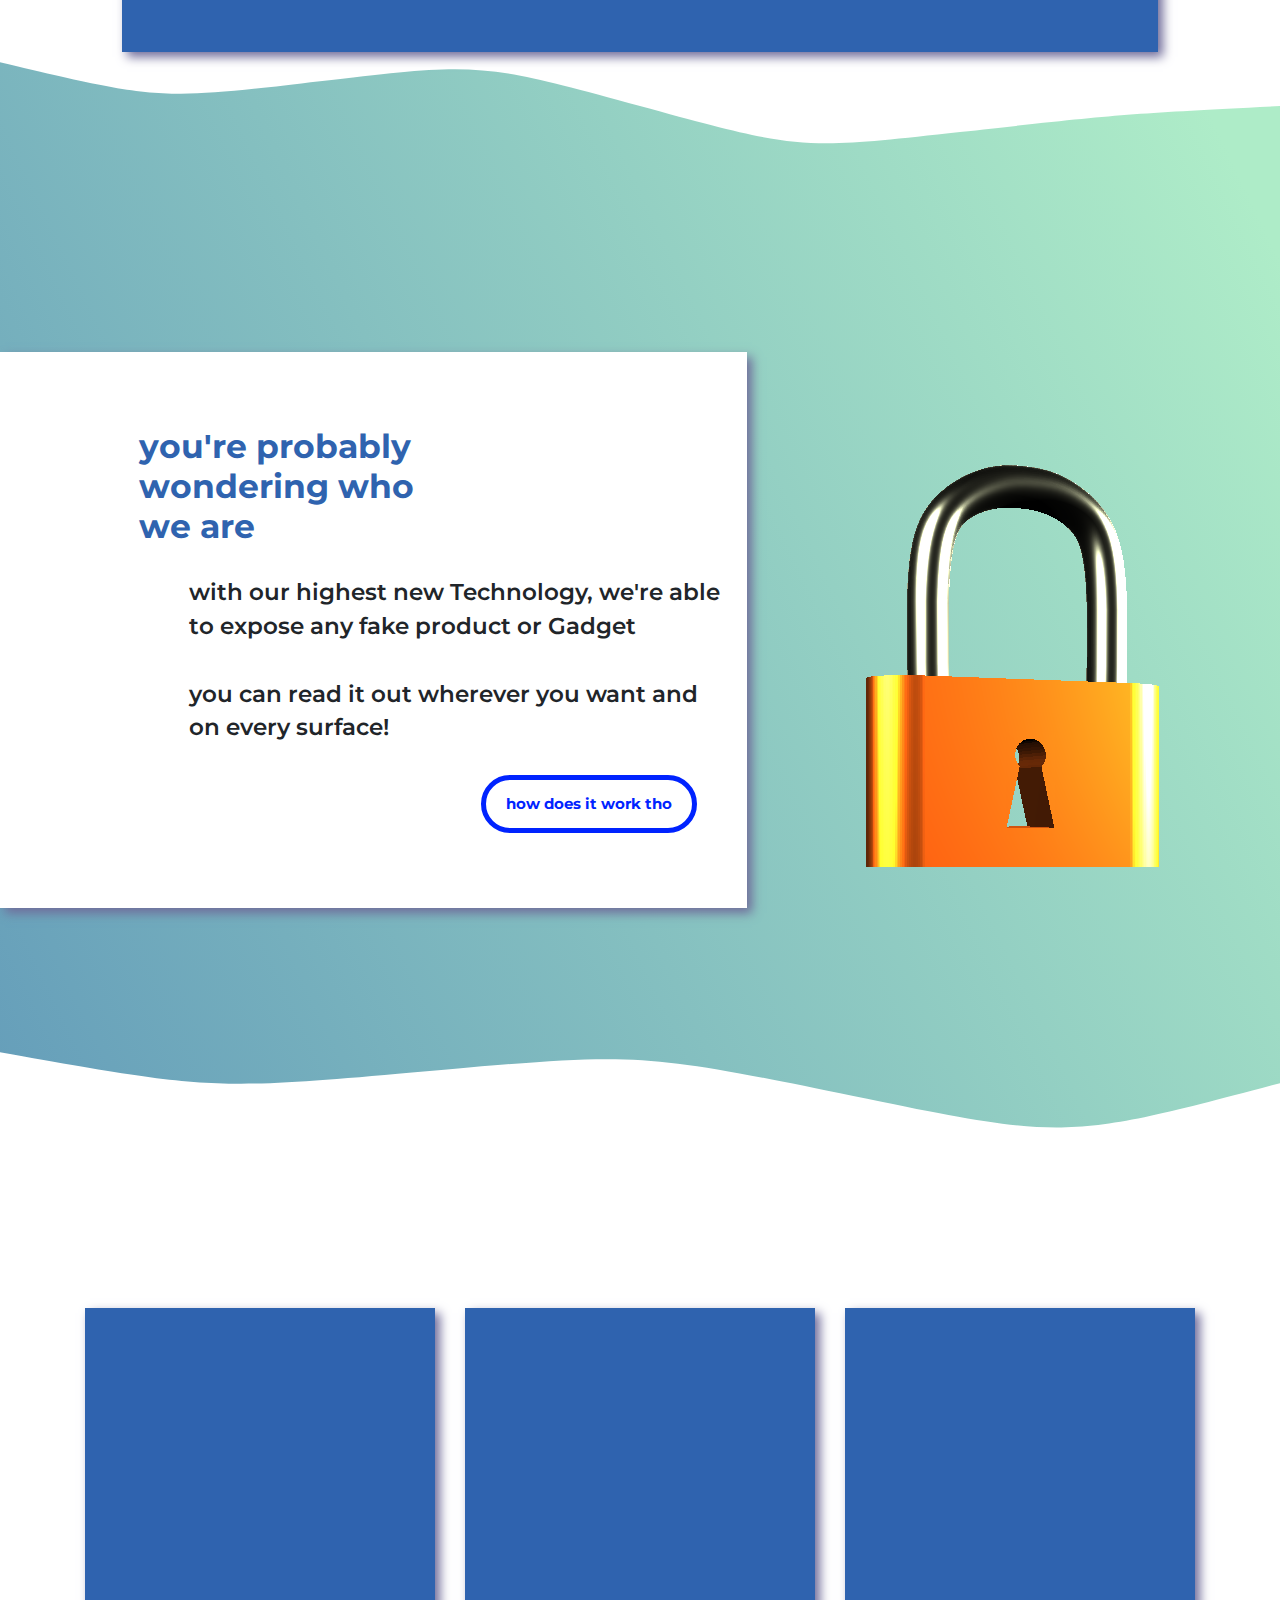
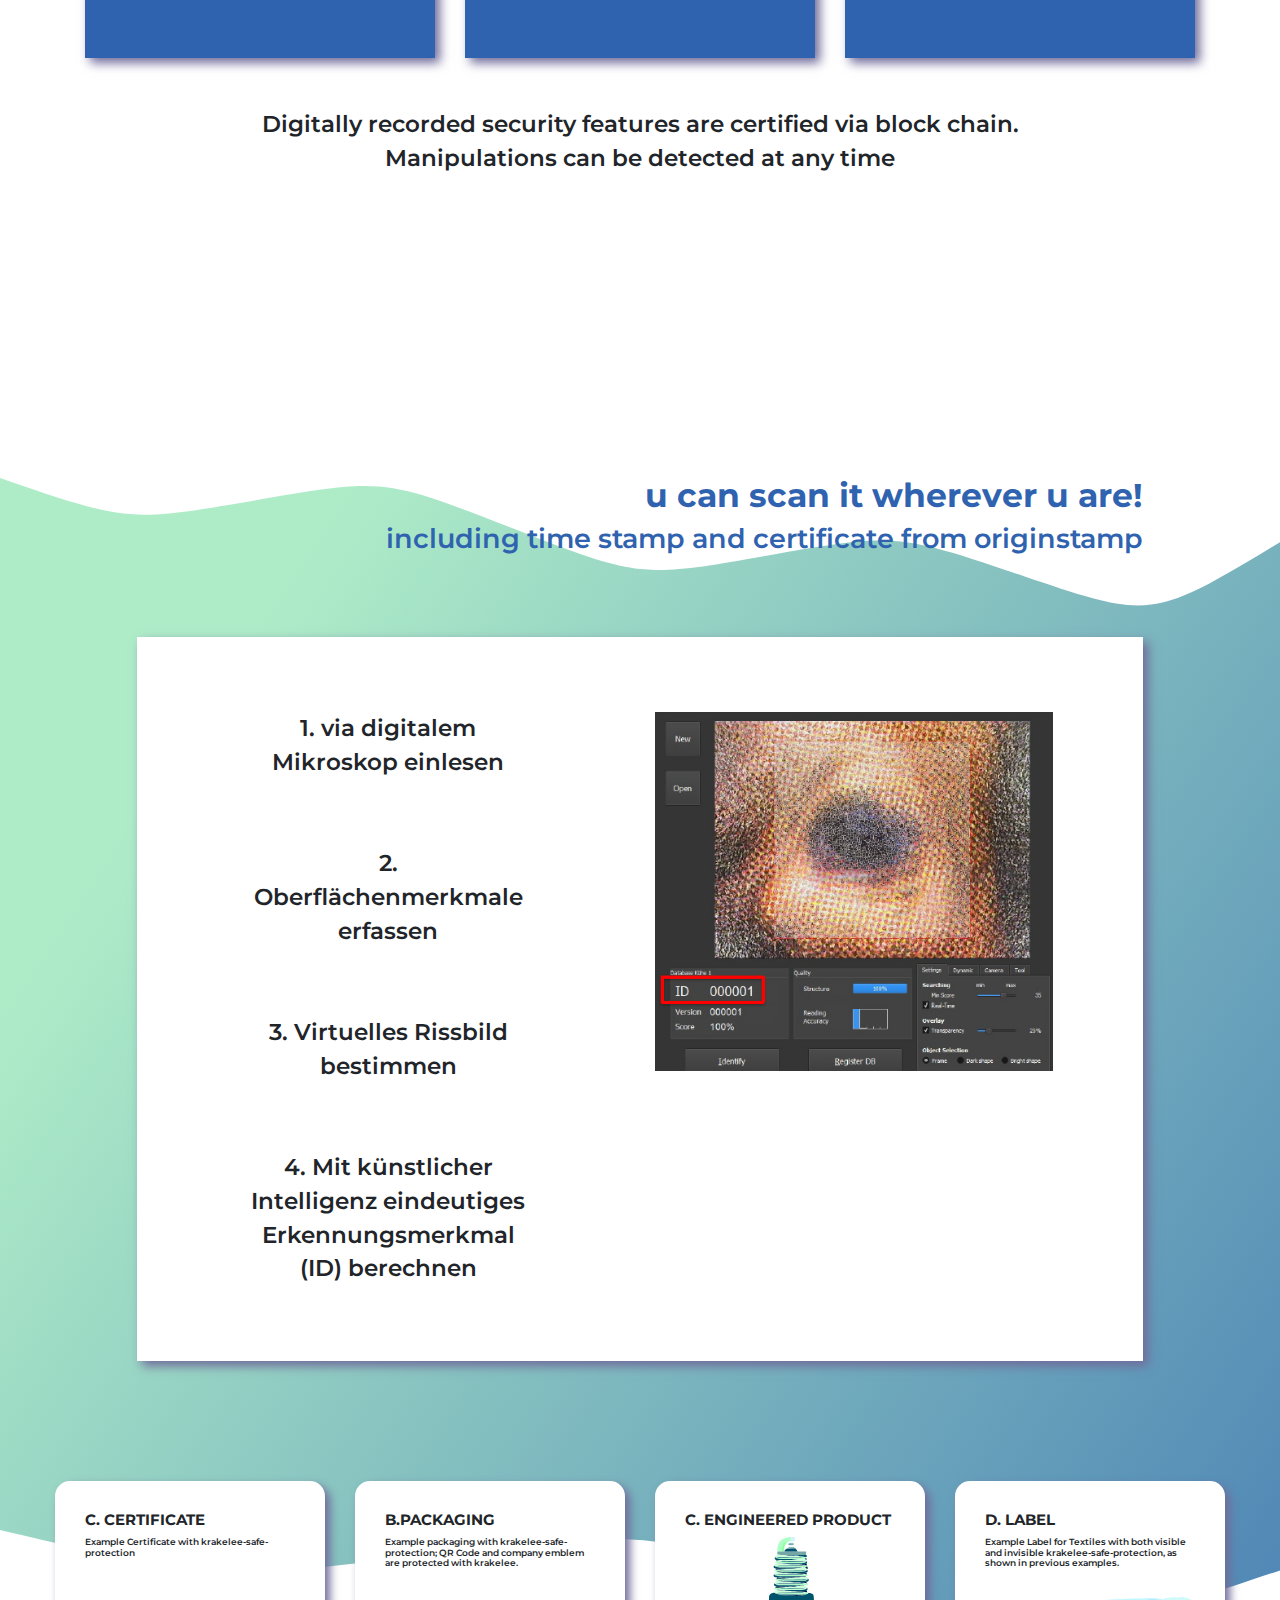
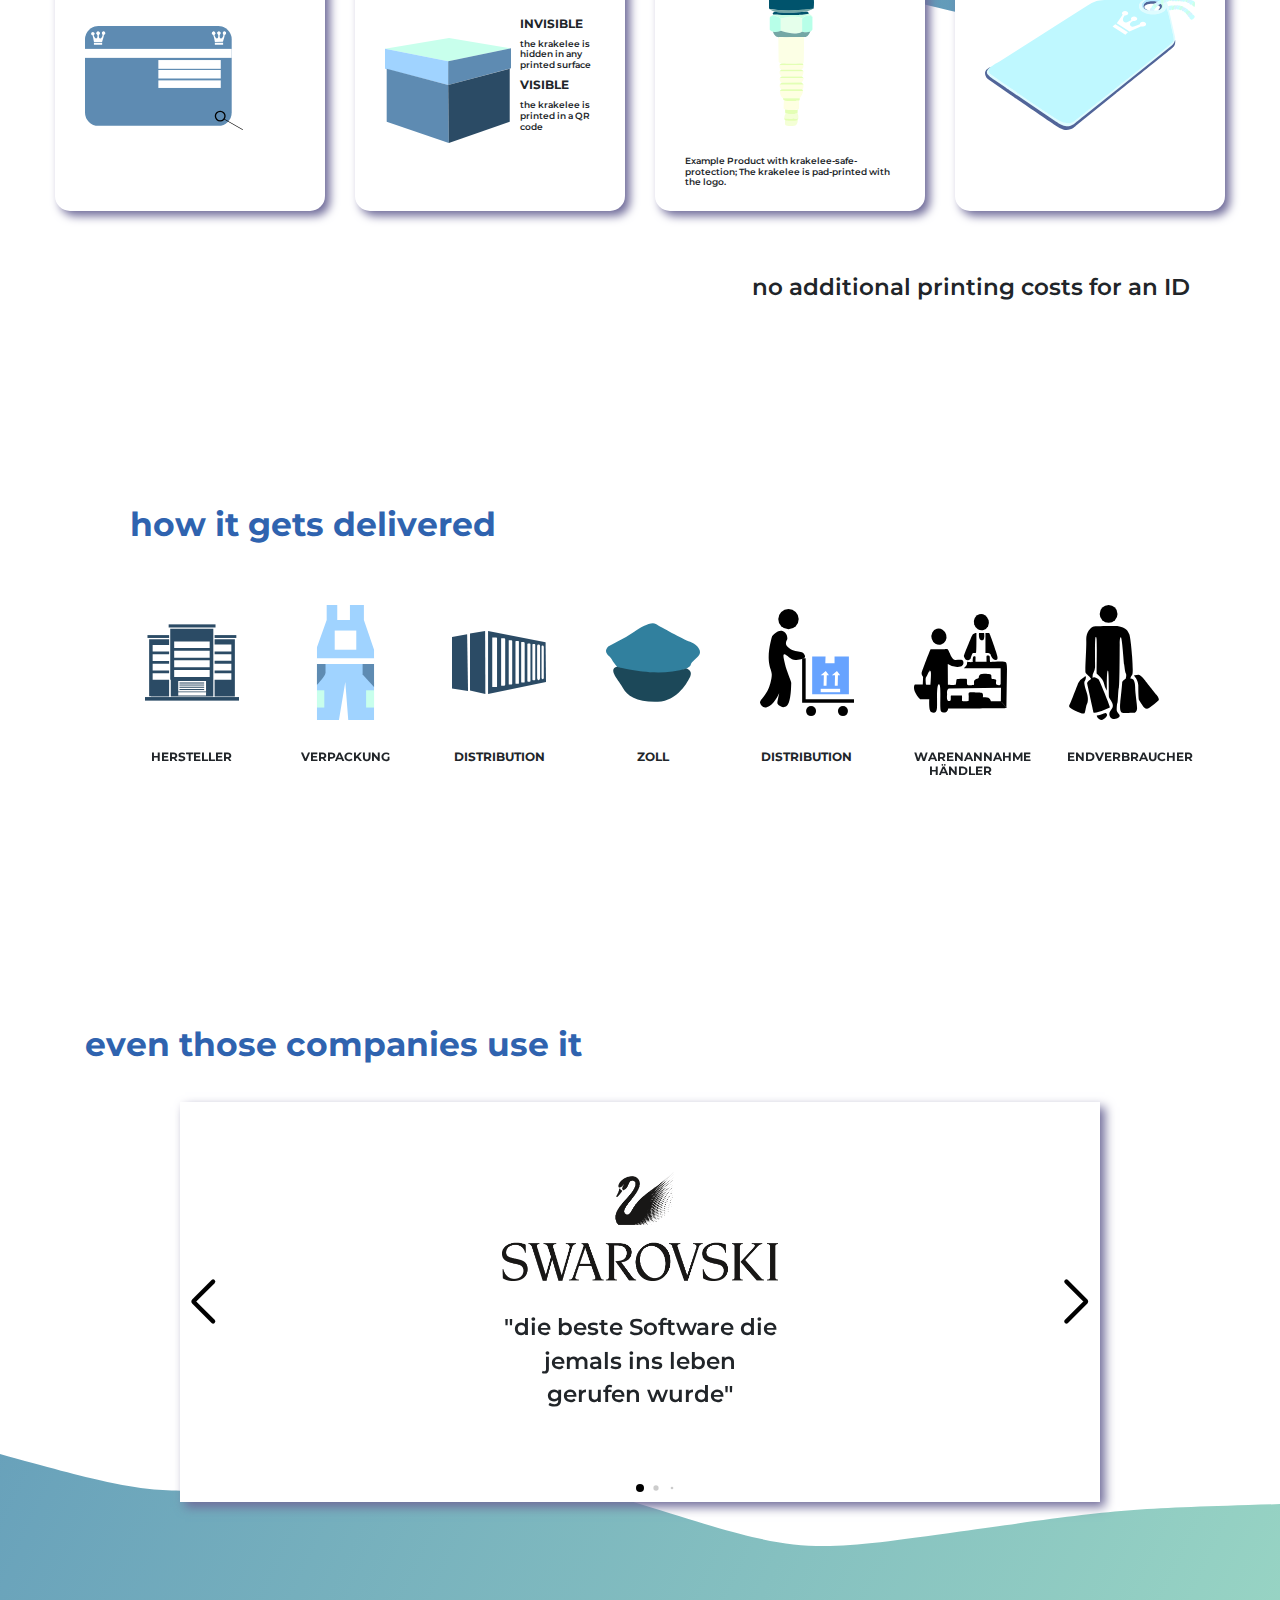
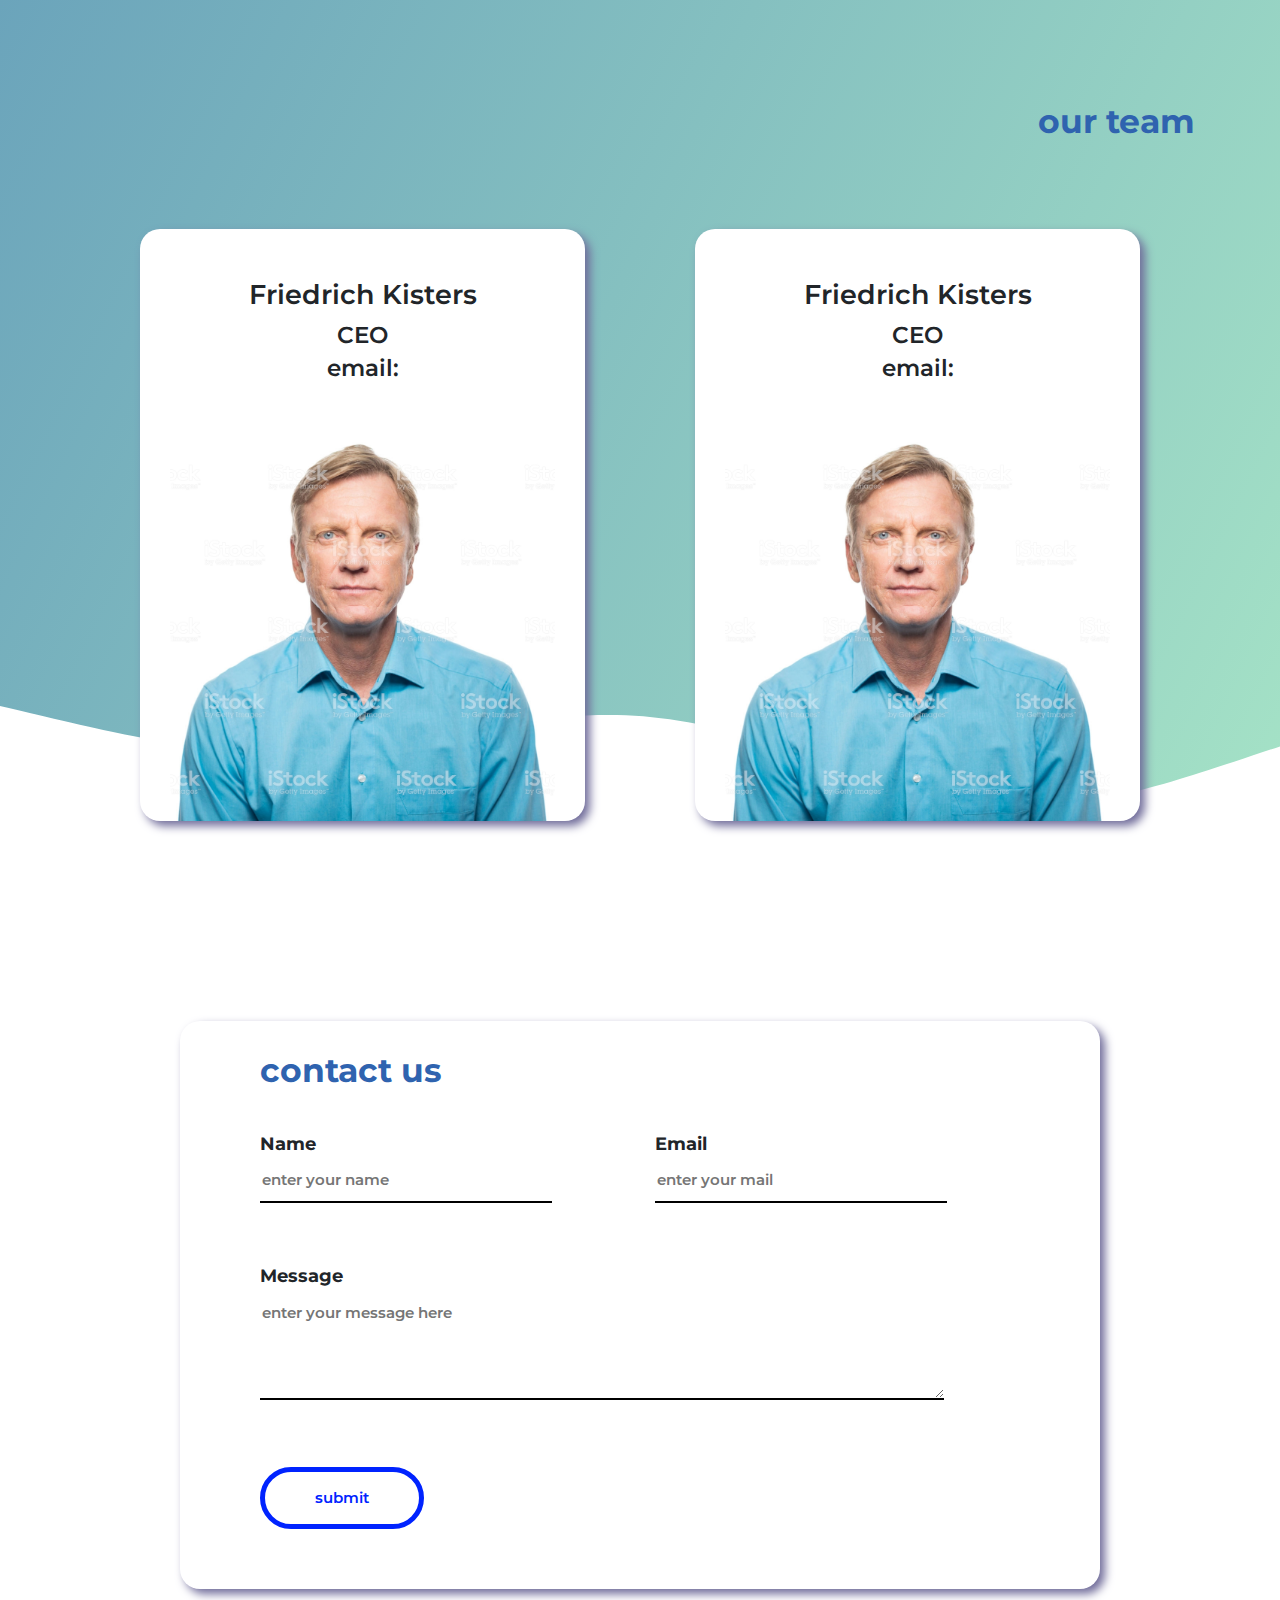
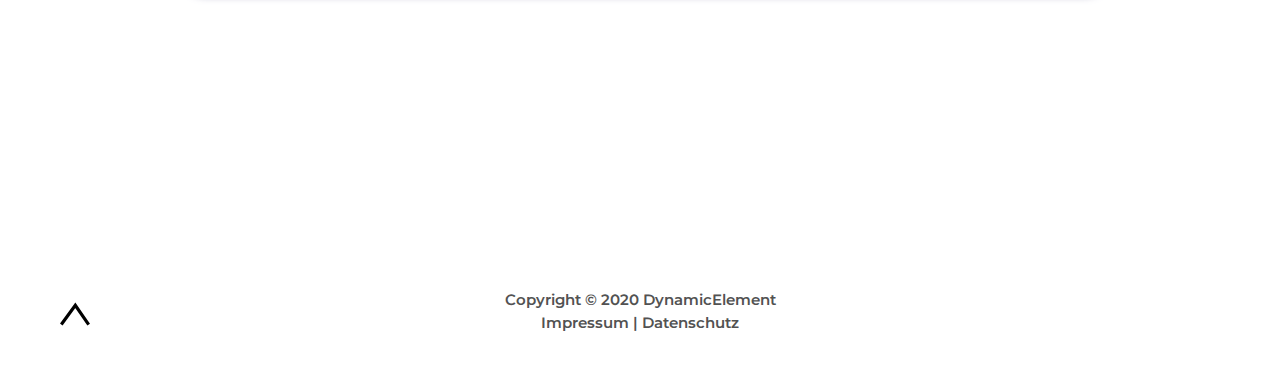
==== commit f752ae36: "responsive" ====
--- a/index.html
+++ b/index.html
@@ -125,28 +125,26 @@
 
 
     <section class="container-fluid" id="about">
-      <div class="row">
-        <div class="col-7 white-box">
+      <div class="row justify-content-center justify-content-lg-start">
+        <div class="col-lg-7 col-11 white-box">
           <div class="container-fluid">
             <div class="row justify-content-end">
-              <div class="col-10 text-container">
+              <div class="col-lg-10 col-11 text-container">
                 <h2>you're probably wondering who we are</h2>
                 <p>with our highest new Technology, we're able to  expose any fake product or Gadget <br><br>you can read it out wherever you want and on every surface!
                 </p>
               </div>
             </div>
-            <div class="row justify-content-end">
-              <div class="col-16">
+            <div class="row justify-content-lg-end justify-content-center">
                 <a href="#block-chain">
                   <div class="button">
                     <h6>how does it work tho</h6>
                   </div>
                 </a>
-              </div>
-            </div>
-          </div>
-        </div>
-        <div class="col-5">
+            </div>
+          </div>
+        </div>
+        <div class="col-lg-5 col-12">
           <div class="canvas-overflow">
             <canvas id="padlock">
 
@@ -238,14 +236,14 @@
         </div>
       </div>
       <div class="row tech-desc">
-        <div class="col-lg-3 col-6">
+        <div class="col-lg-3 col-sm-6 col-12">
           <div class="white-box">
             <h4>C. CERTIFICATE</h4>
             <h5>Example Certificate with krakelee-safe-protection</h5>
             <img src="img/icon-1.svg" alt="Icon1">
           </div>
         </div>
-        <div class="col-lg-3 col-6">
+        <div class="col-lg-3 col-sm-6 col-12">
           <div class="white-box">
             <h4>B.PACKAGING</h4>
             <h5>Example packaging with krakelee-safe-protection;
@@ -259,7 +257,7 @@
             </div>
           </div>
         </div>
-        <div class="col-lg-3 col-6">
+        <div class="col-lg-3 col-sm-6 col-12">
           <div class="white-box">
             <h4>C. ENGINEERED PRODUCT</h4>
             <img src="img/icon-3.svg" alt="Icon3">
@@ -267,7 +265,7 @@
 The krakelee is pad-printed with the logo.</h5>
           </div>
         </div>
-        <div class="col-lg-3 col-6">
+        <div class="col-lg-3 col-sm-6 col-12">
           <div class="white-box">
             <h4>D. LABEL</h4>
             <h5>Example Label for Textiles with both visible and invisible krakelee-safe-protection, as shown in previous examples.</h5>
@@ -289,55 +287,61 @@
           <h2>how it gets delivered</h2>
         </div>
       </div>
-      <div class="row justify-content-center">
-
-          <div class="white-box">
+      <div class="row swiper-container justify-content-center">
+        <div class="swiper-wrapper">
+
+          <div class="white-box swiper-slide">
             <img src="img/icon-5.svg" alt="icon5">
             <h4>HERSTELLER</h4>
           </div>
 
 
-          <div class="white-box">
+          <div class="white-box swiper-slide">
             <img src="img/icon-6.svg" alt="icon6">
             <h4>VERPACKUNG</h4>
             <img src="img/checkmark.svg" alt="check" class="check">
           </div>
 
 
-          <div class="white-box">
+          <div class="white-box swiper-slide">
             <img src="img/icon-7.svg" alt="icon7">
             <h4>DISTRIBUTION</h4>
             <img src="img/questionmark.svg" alt="check" class="check">
           </div>
 
 
-          <div class="white-box">
+          <div class="white-box swiper-slide">
             <img src="img/icon-8.svg" alt="icon8">
             <h4>ZOLL</h4>
             <img src="img/questionmark.svg" alt="check" class="check">
           </div>
 
 
-          <div class="white-box">
+          <div class="white-box swiper-slide">
             <img src="img/icon-9.svg" alt="icon9">
             <h4>DISTRIBUTION</h4>
             <img src="img/questionmark.svg" alt="check" class="check">
           </div>
 
 
-          <div class="white-box">
+          <div class="white-box swiper-slide">
             <img src="img/icon-10.svg" alt="icon10">
             <h4>WARENANNAHME HÄNDLER</h4>
             <img src="img/questionmark.svg" alt="check" class="check">
           </div>
 
 
-          <div class="white-box">
+          <div class="white-box swiper-slide">
             <img src="img/icon-11.svg" alt="icon11">
             <h4>ENDVERBRAUCHER</h4>
             <img src="img/checkmark.svg" alt="check" class="check">
           </div>
 
+
+        </div>
+        <div class="swiper-pagination"></div>
+        <div class="swiper-button-next cursor_hover"></div>
+        <div class="swiper-button-prev cursor_hover"></div>
       </div>
     </section>
 
@@ -396,7 +400,7 @@
           </div>
         </div>
         <div class="row justify-content-center">
-          <div class="col-5">
+          <div class="col-md-5 col-8">
             <div class="white-box">
               <h3>Friedrich Kisters</h3>
               <p>CEO</p>
@@ -404,7 +408,7 @@
               <img src="img/Bild 9.jpg" alt="Bild">
             </div>
           </div>
-          <div class="col-5">
+          <div class="col-md-5 col-8">
             <div class="white-box">
               <h3>Friedrich Kisters</h3>
               <p>CEO</p>
@@ -418,19 +422,19 @@
 
       <section id="contact" class="container">
         <div class="row justify-content-center">
-          <div class="col-10">
+          <div class="col-md-10 col-12">
             <div class="white-box container-fluid">
               <div class="row">
-                <div class="col-10">
+                <div class="col-md-10 col-12">
                   <h2>contact us</h2>
                 </div>
               </div>
               <form class="row" action="index.html" method="post">
-                <div class="col-6">
+                <div class="col-md-6 col-12">
                   <p>Name</p><input type="text" name="Name" placeholder="enter your name">
                 </div>
 
-                <div class="col-6">
+                <div class="col-md-6 col-12">
                   <p>Email</p><input type="email" name="Mail" placeholder="enter your mail">
                 </div>
 
--- a/css/style.css
+++ b/css/style.css
@@ -548,6 +548,18 @@
     text-align: center;
     font-size: 0.8rem;
   }
+
+  #delivered .swiper-container{
+    overflow: visible;
+  }
+
+  #delivered .swiper-button-next, #delivered .swiper-button-prev{
+    color: black;
+  }
+
+  #delivered .swiper-pagination-bullet-active-main{
+    background: black;
+  }
 /* delivered end */
 
 
@@ -614,7 +626,7 @@
     color: var(--blue-two);
   }
 
-  #team .col-5{
+  #team .col-md-5{
     margin: 80px 40px 0 40px;
   }
 
--- a/css/responsive-lg.css
+++ b/css/responsive-lg.css
@@ -16,30 +16,70 @@
 
 
 /* safety start */
-#safety p{
-  padding: 0px;
-}
+  #safety p{
+    padding: 0px;
+  }
 /* safety end */
 
 
 
+/* about start */
+  #about .text-container h2{
+    padding-right: 50px;
+  }
+
+  #about .text-container p{
+    padding-left: 10px;
+  }
+
+  #about .button{
+    margin: 0;
+    margin-top: 30px;
+  }
+
+  canvas#padlock{
+    transform: translate(-4%, -4%);
+  }
+/* about end */
+
+
+/* tech start */
+  #tech .text-container img{
+    width: 100%;
+    padding: 0 75px;
+    margin-top: 40px;
+  }
+  /* tech end */
+
+
+
+/* team start */
+  #team .col-5 {
+    margin: 80px 0px 0 0px;
+  }
+/* team end */
 
 
 
 
-/* tech start */
-#tech .text-container img{
-  width: 100%;
-  padding: 0 75px;
-  margin-top: 40px;
+/* delivered start */
+  #delivered{
+    padding: 0 30px;
+    margin-top: 200px;
+  }
+
+  #delivered .white-box{
+    margin: 0;
+    box-shadow: 5px 5px 10px var(--blue-three);
+  }
+
+  #delivered .white-box img.check{
+    opacity: 1;
+  }
+
+  #delivered .swiper-container{
+    height: 350px;
+    overflow: hidden;
+  }
+/* delivered end */
 }
-/* tech end */
-
-
-
-/* team start */
-#team .col-5 {
-  margin: 80px 0px 0 0px;
-}
-/* team end */
-}
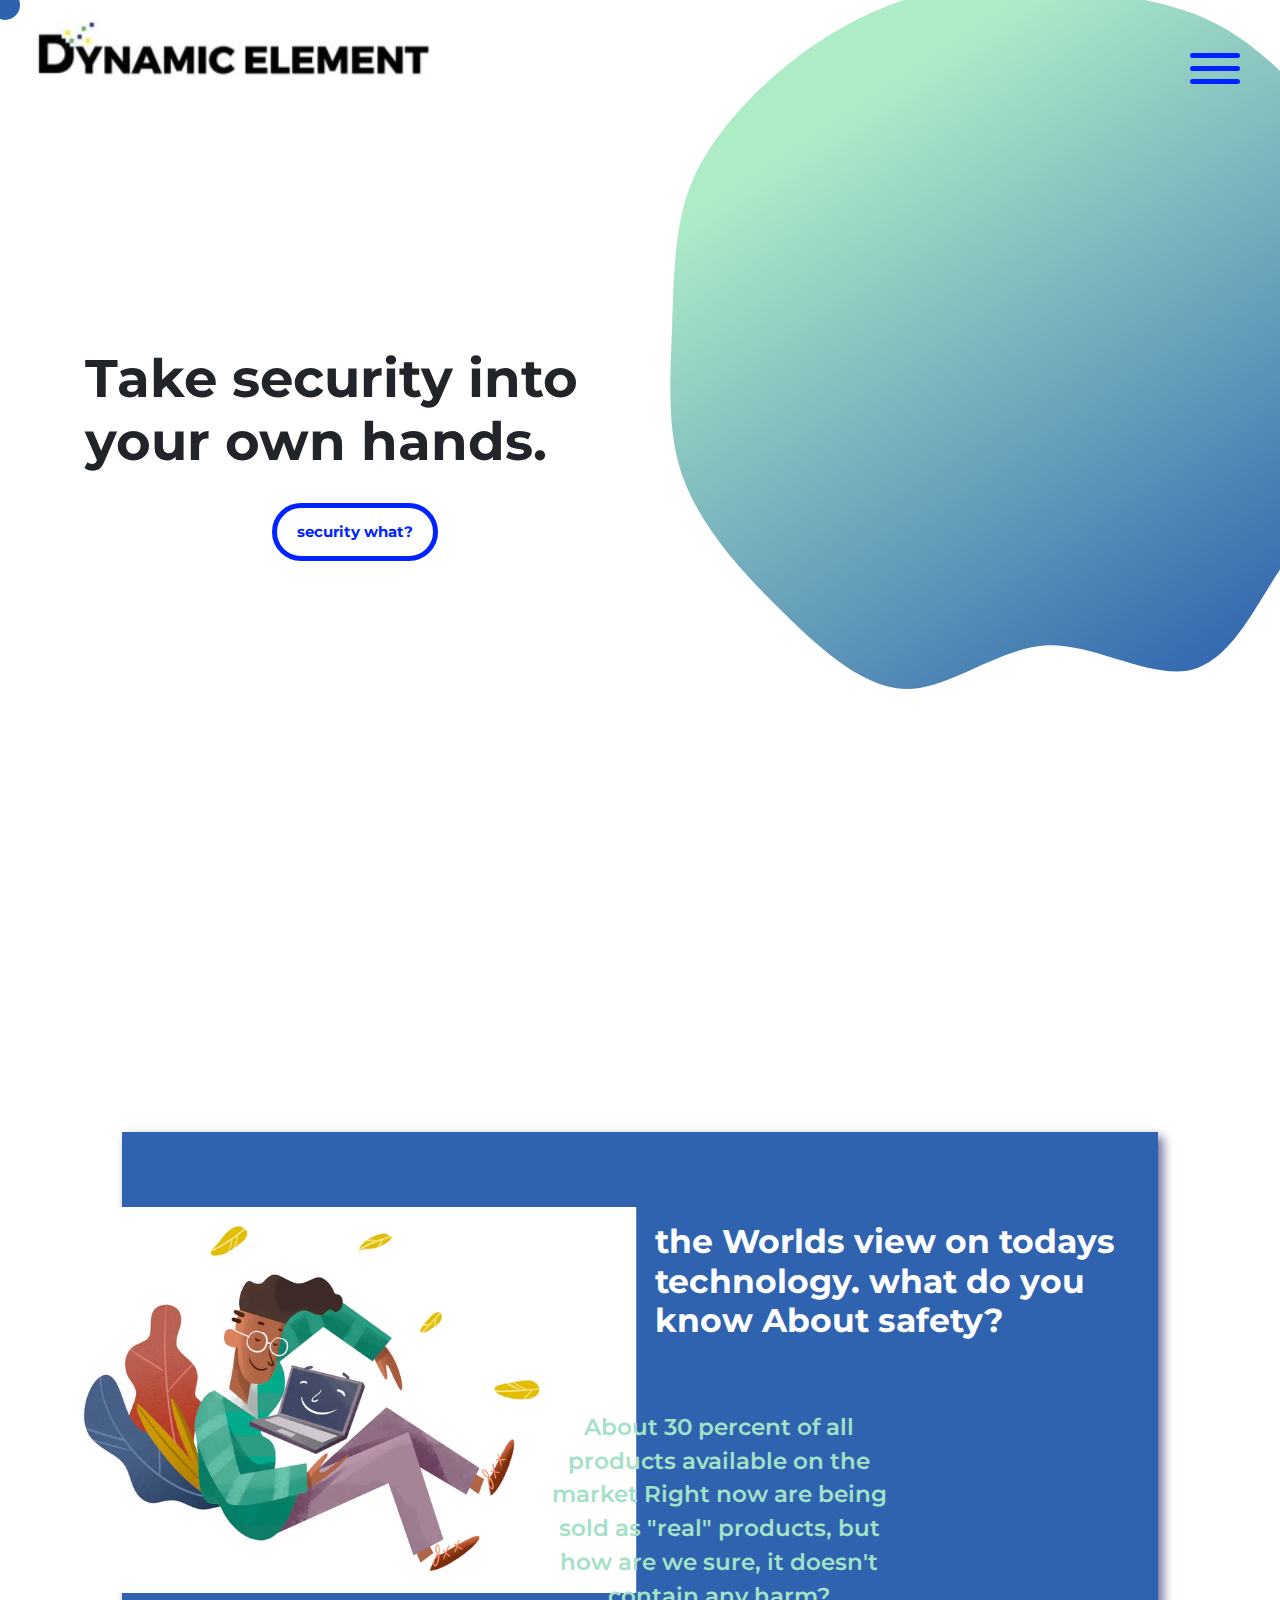
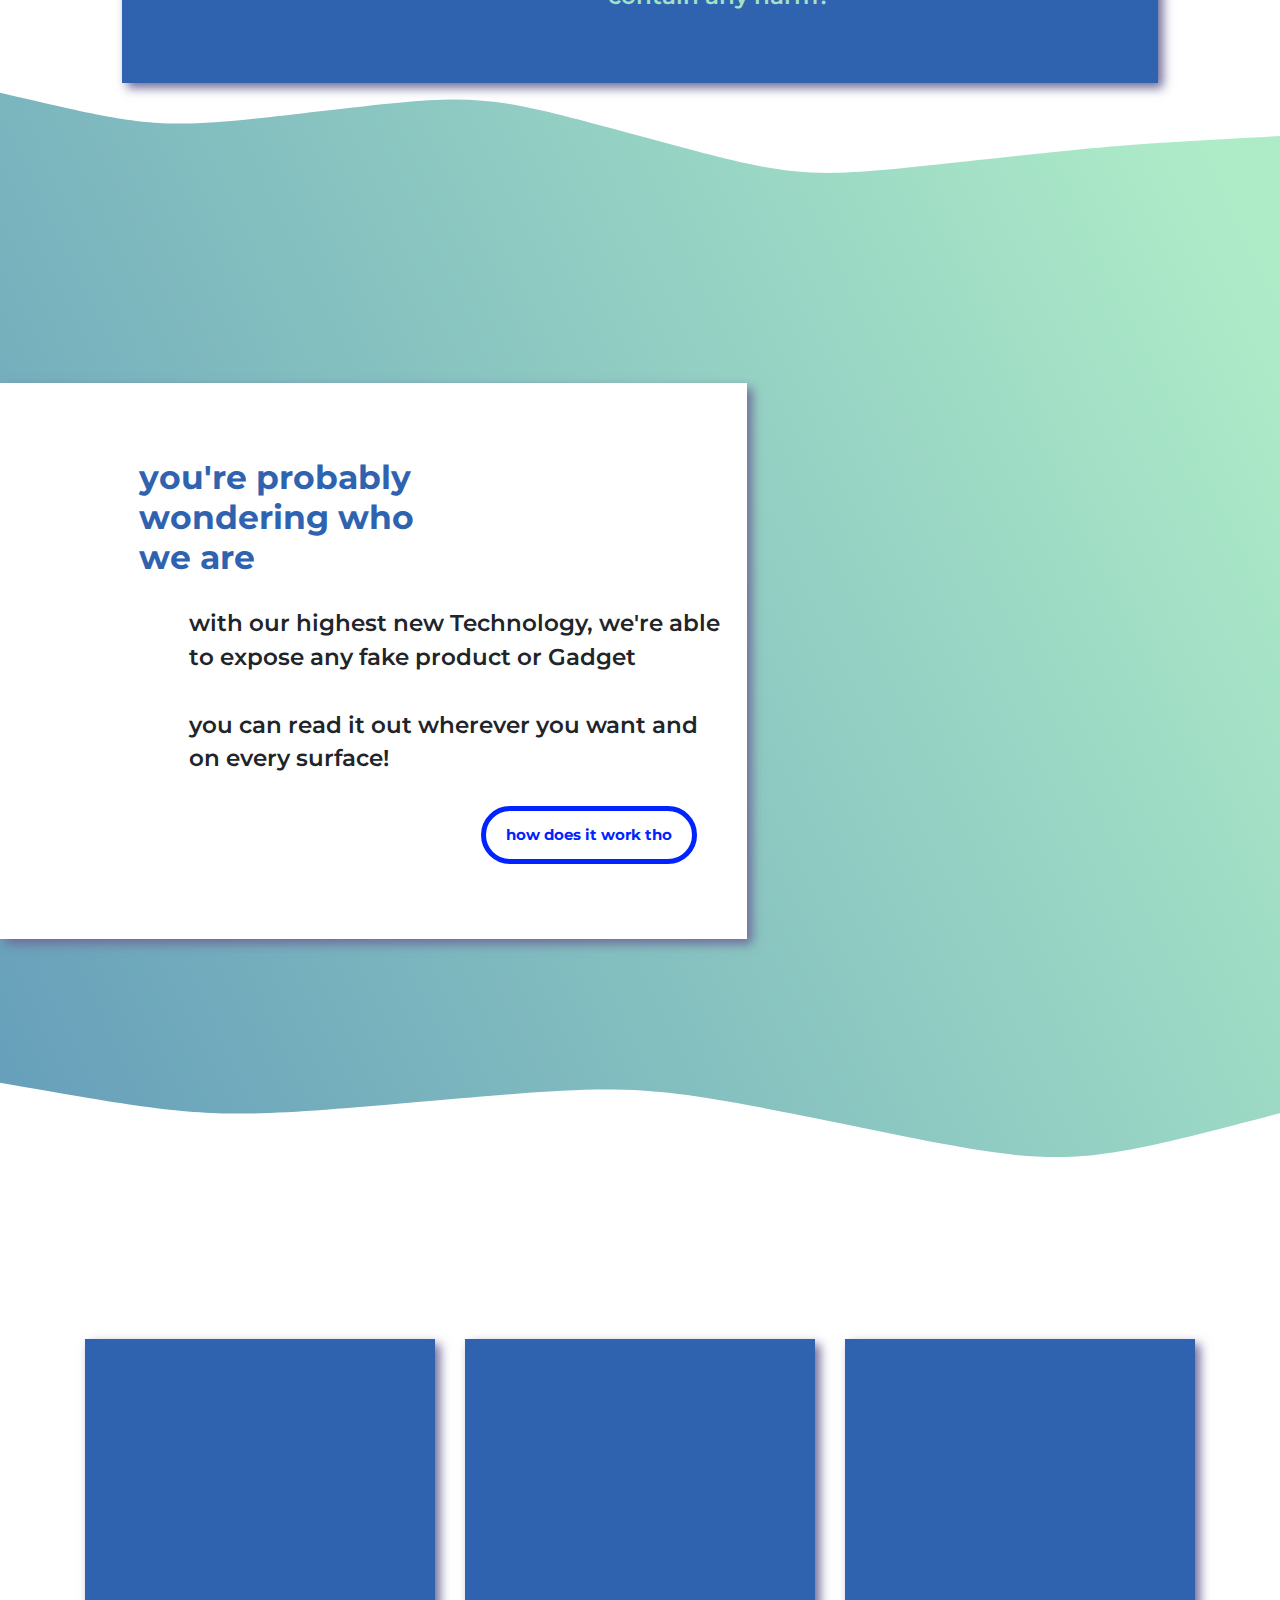
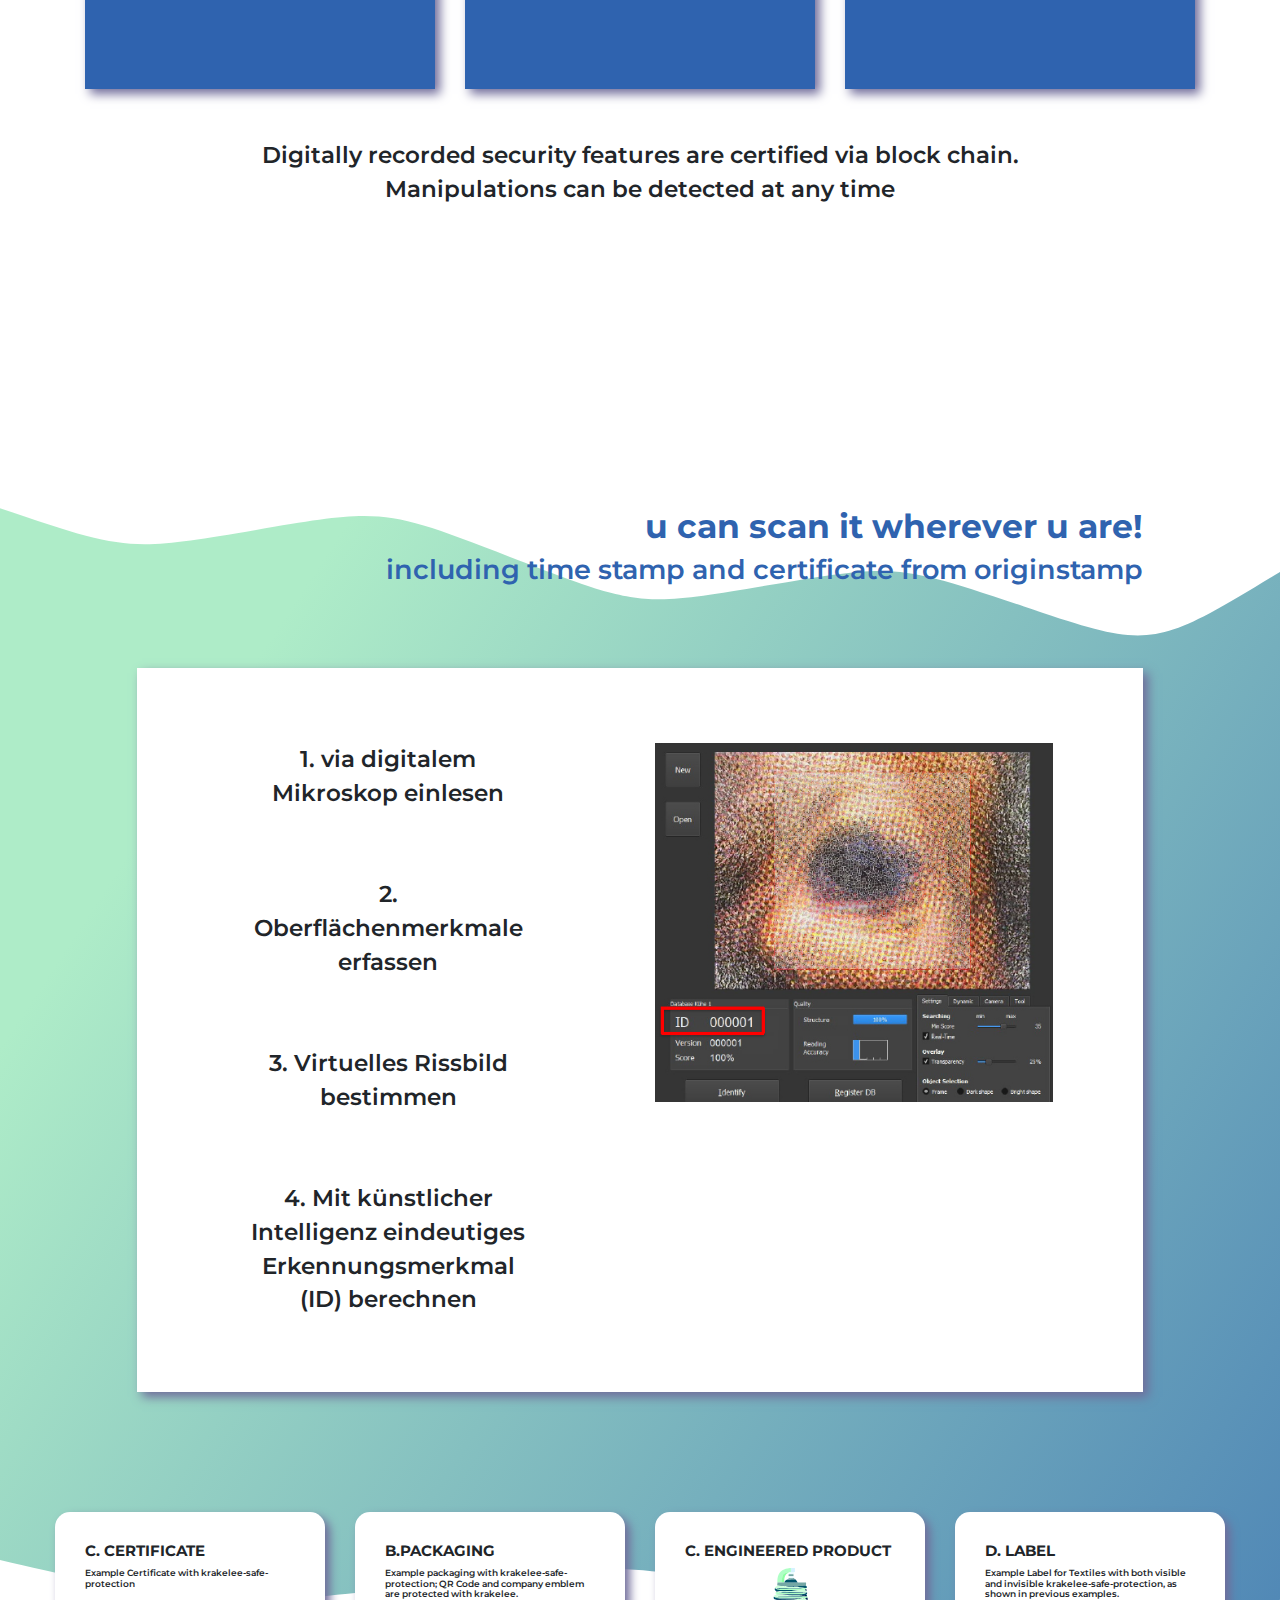
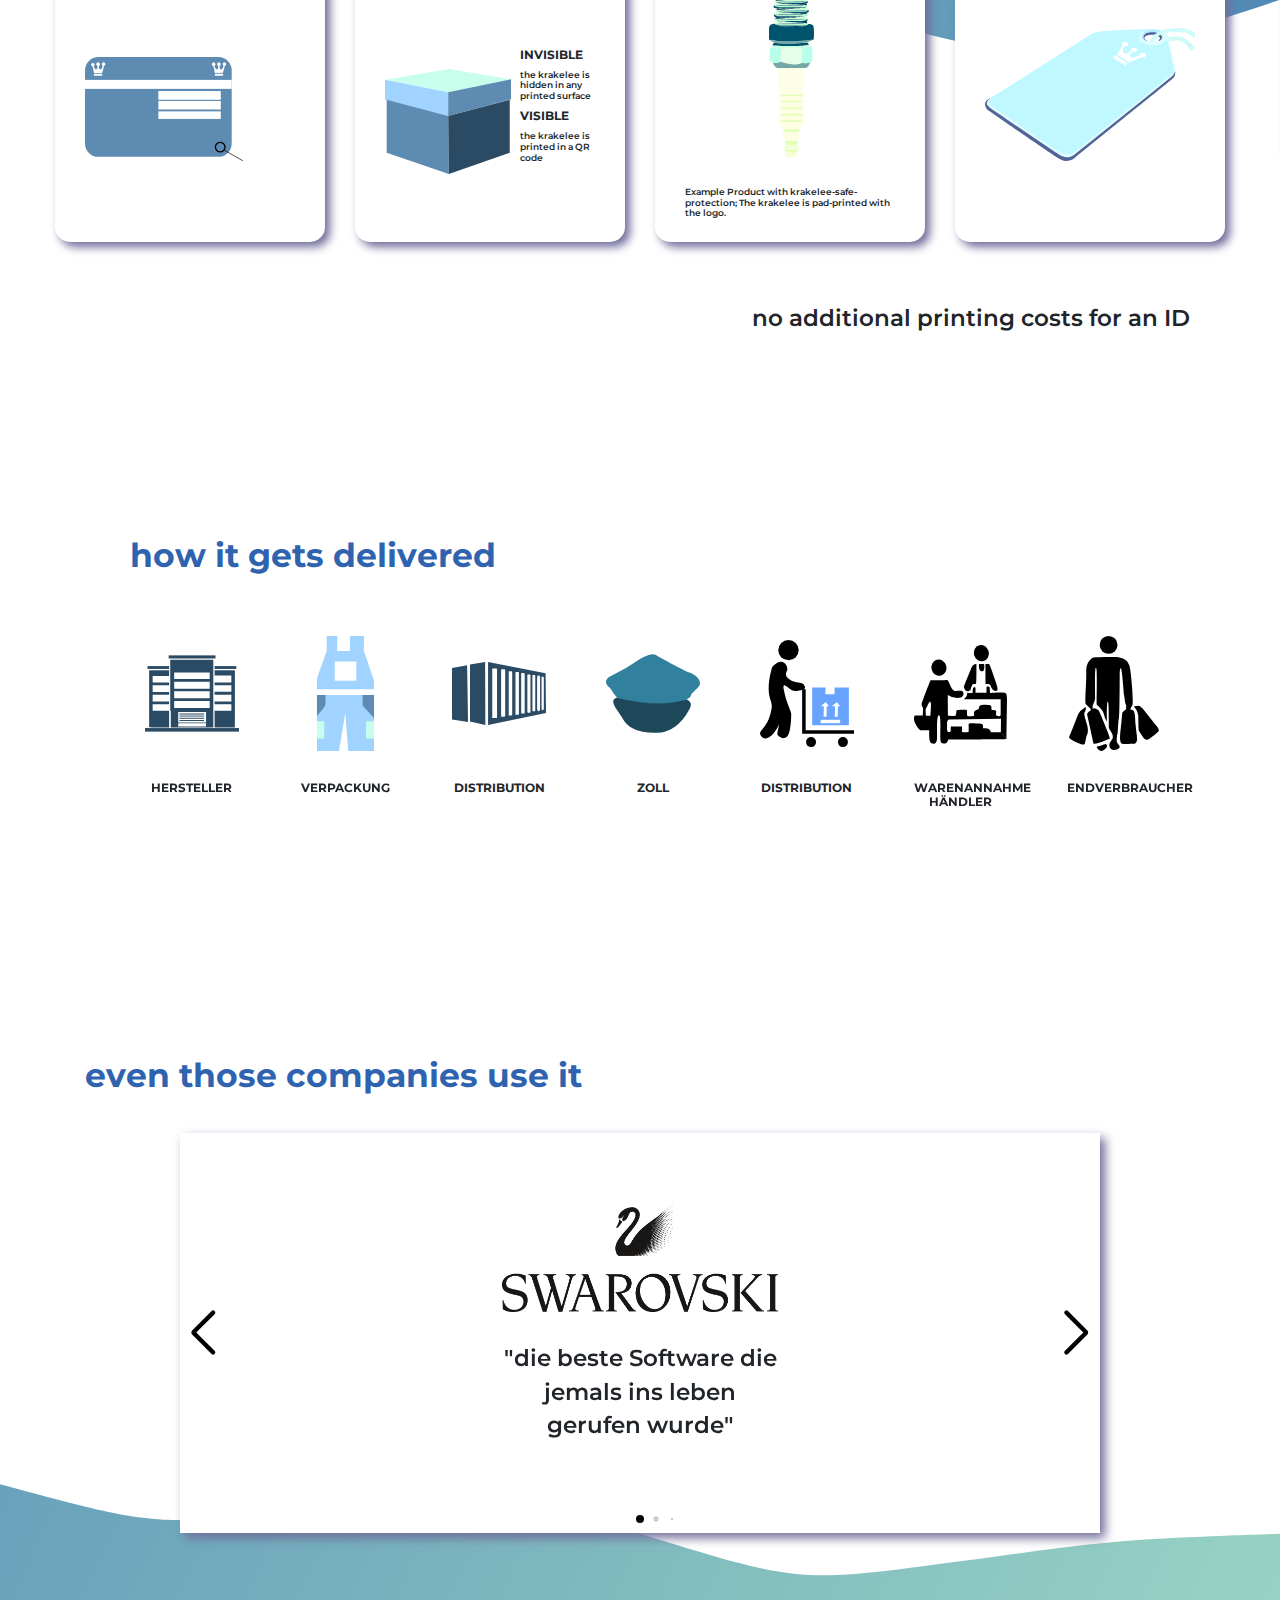
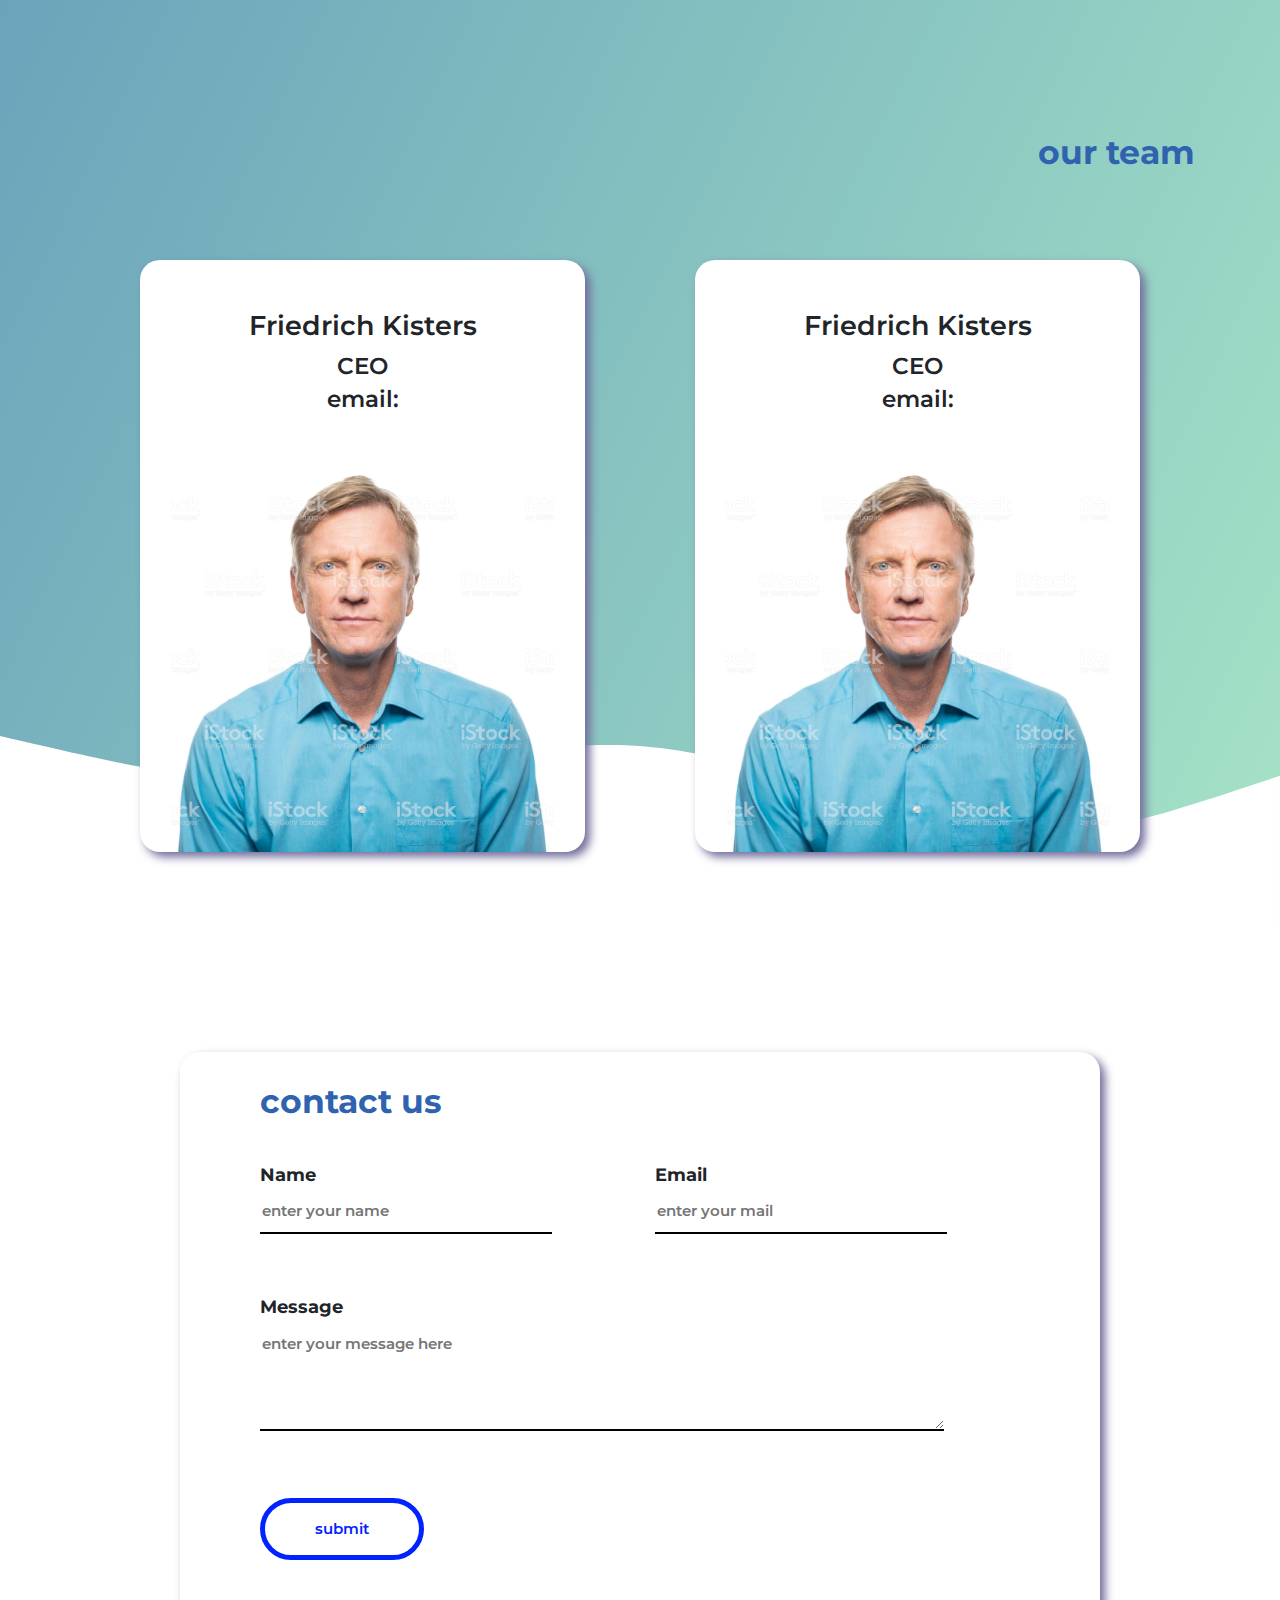
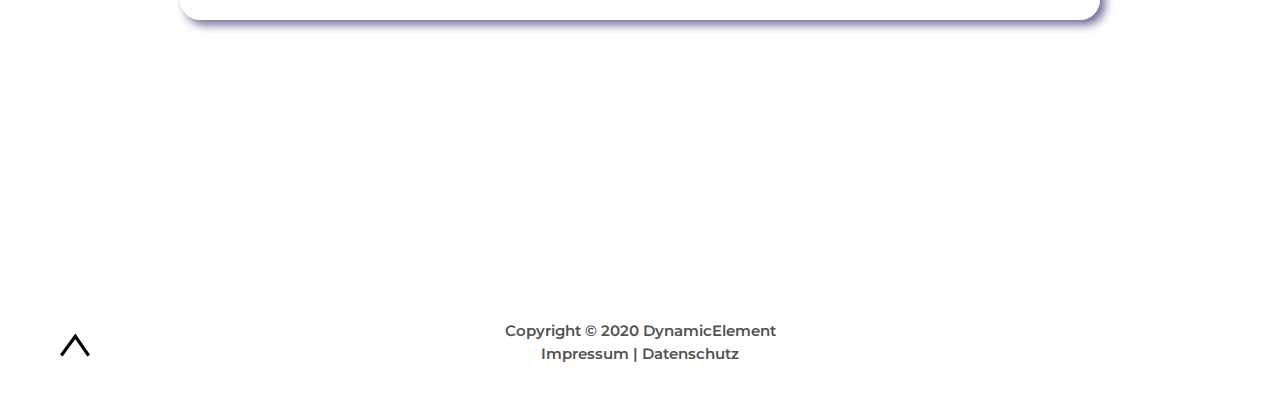
==== commit a0daaf10: "3d animation" ====
--- a/index.html
+++ b/index.html
@@ -69,6 +69,13 @@
             </div>
           </a>
         </div>
+        <div class="col-lg-6 d-lg-block d-none">
+          <div class="canvas-overflow">
+            <div id="hand_schild">
+
+            </div>
+          </div>
+        </div>
       </div>
     </section>
 
@@ -146,9 +153,9 @@
         </div>
         <div class="col-lg-5 col-12">
           <div class="canvas-overflow">
-            <canvas id="padlock">
-
-            </canvas>
+            <div id="padlock">
+
+            </div>
           </div>
         </div>
       </div>
@@ -495,6 +502,8 @@
 
     <script src="js/main.js"></script>
 
+    <script src="js/blender.js"></script>
+
 
   </body>
 </html>
--- a/css/style.css
+++ b/css/style.css
@@ -386,9 +386,14 @@
     overflow: hidden;
   }
 
-  canvas#padlock{
+  #hand_schild canvas{
+    transform: translate(-5%, -22%);
+  }
+
+  #padlock canvas{
     transform: translateX(-30%);
   }
+
 
 /* about section end */
 
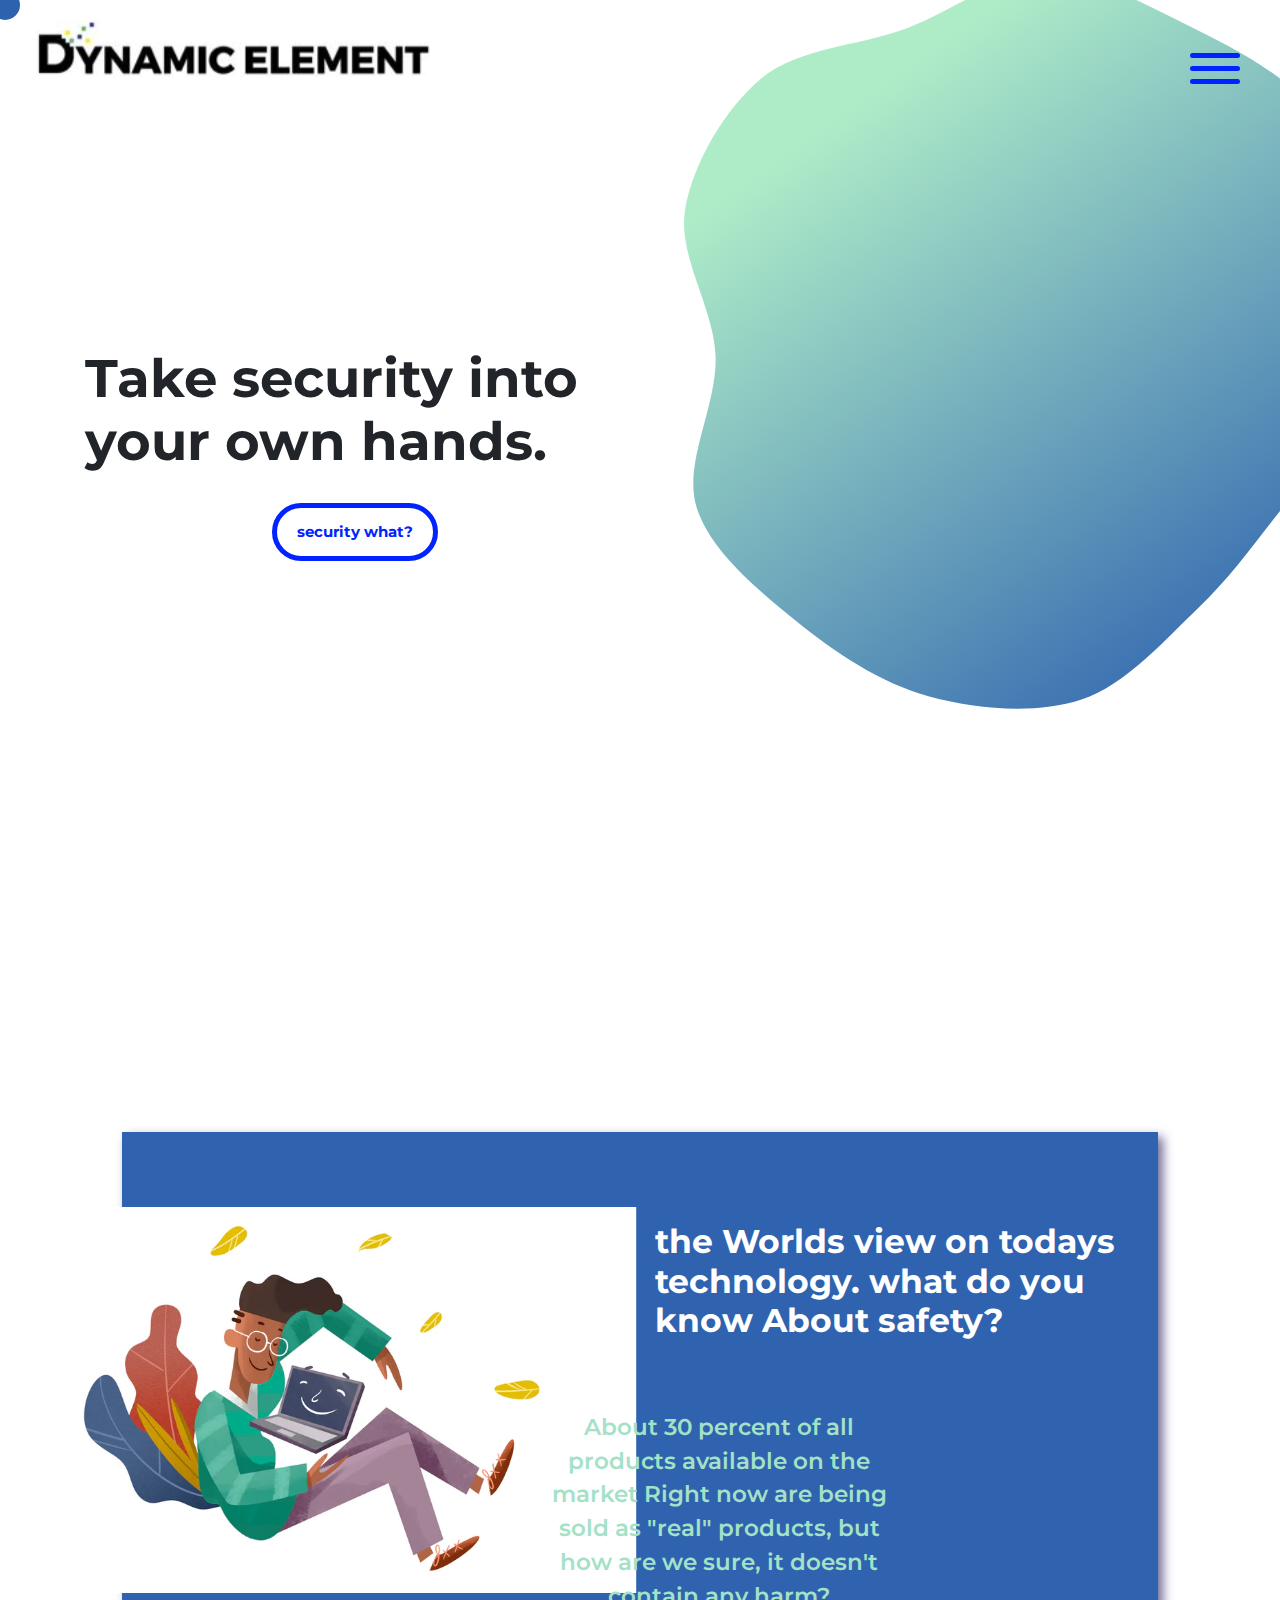
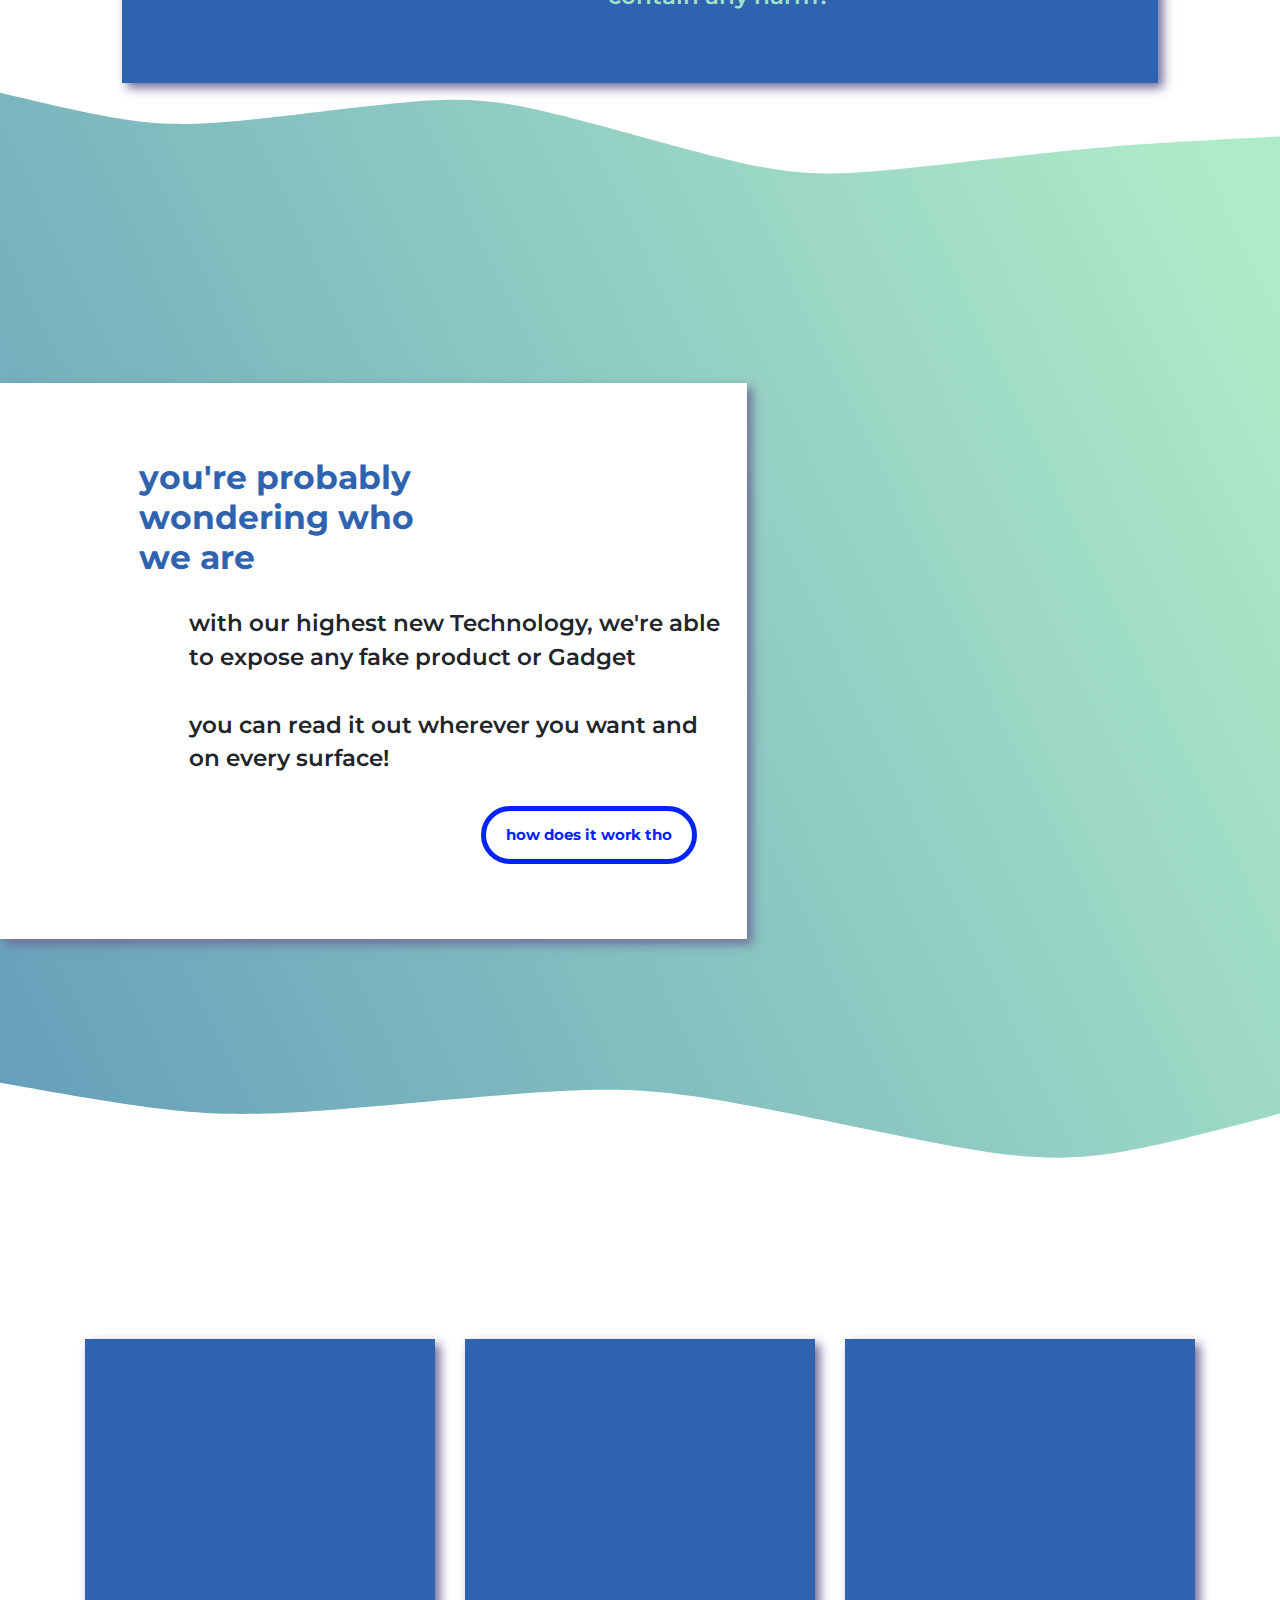
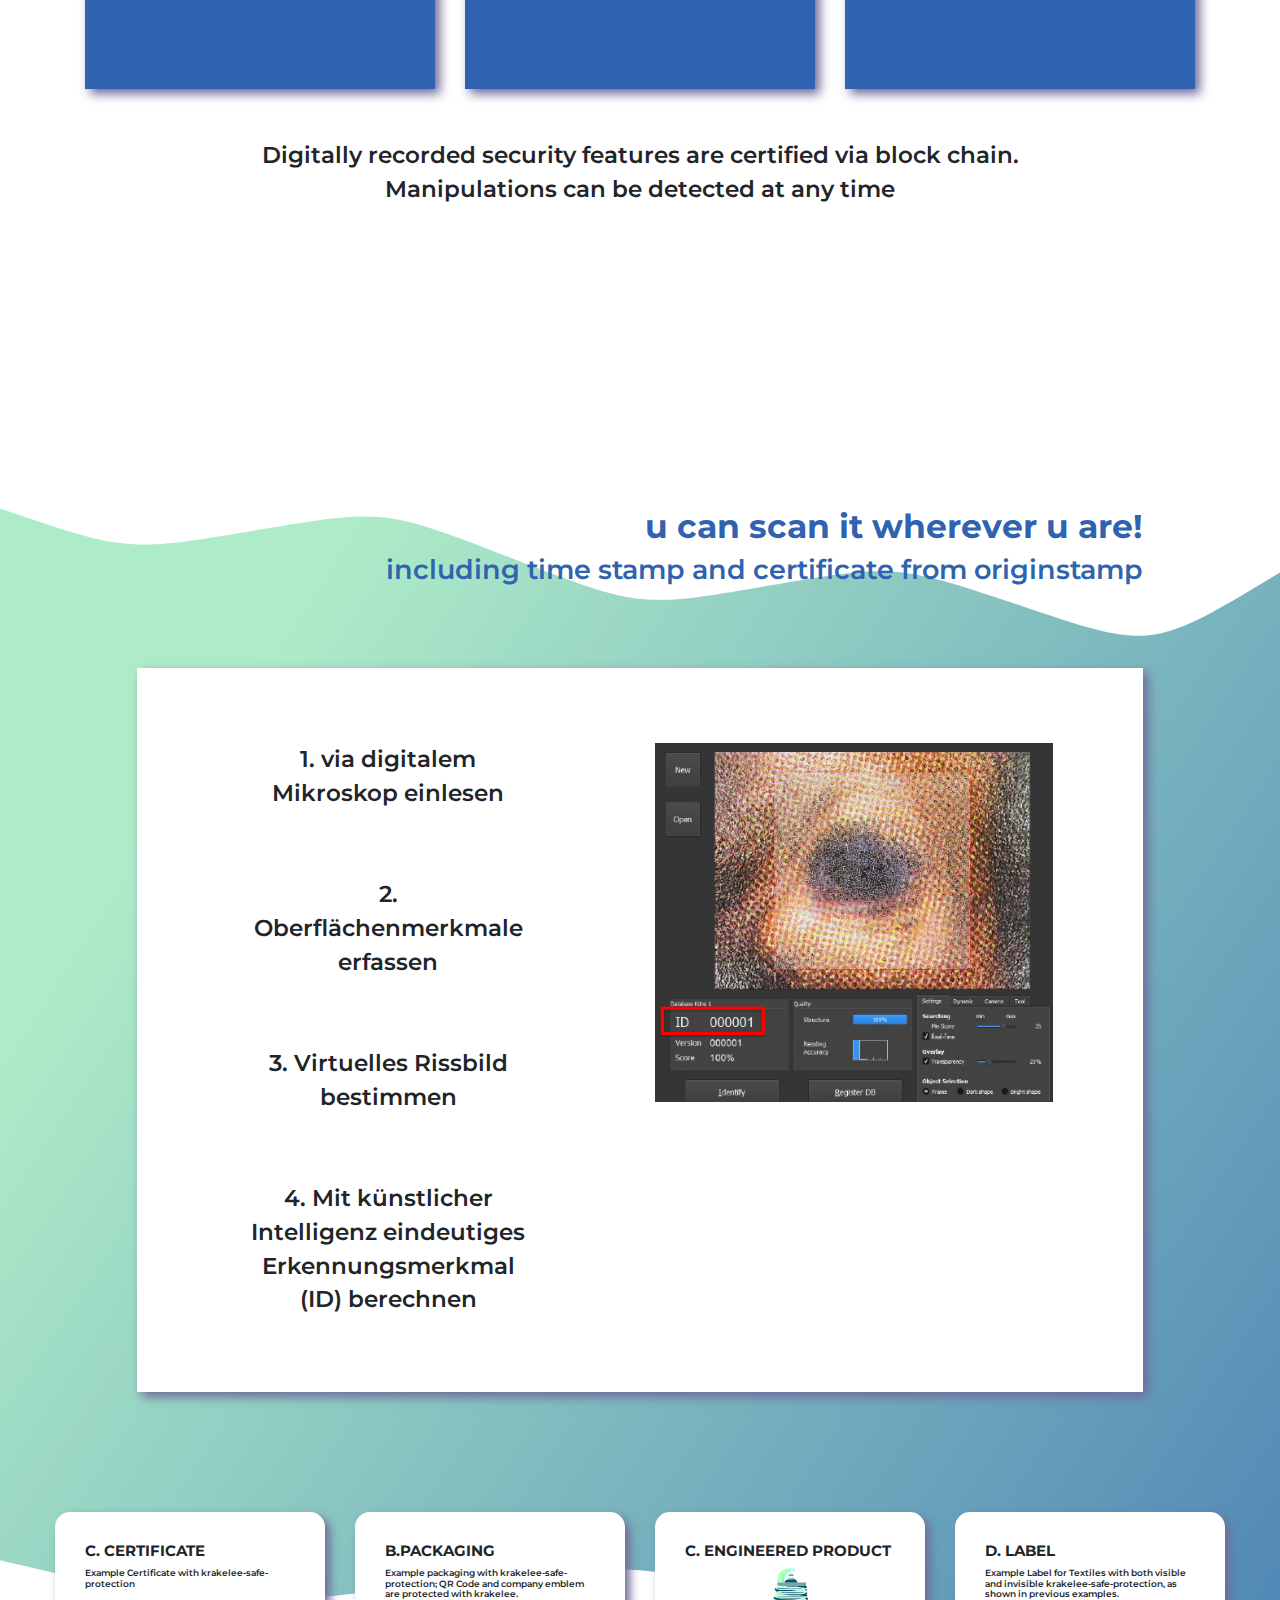
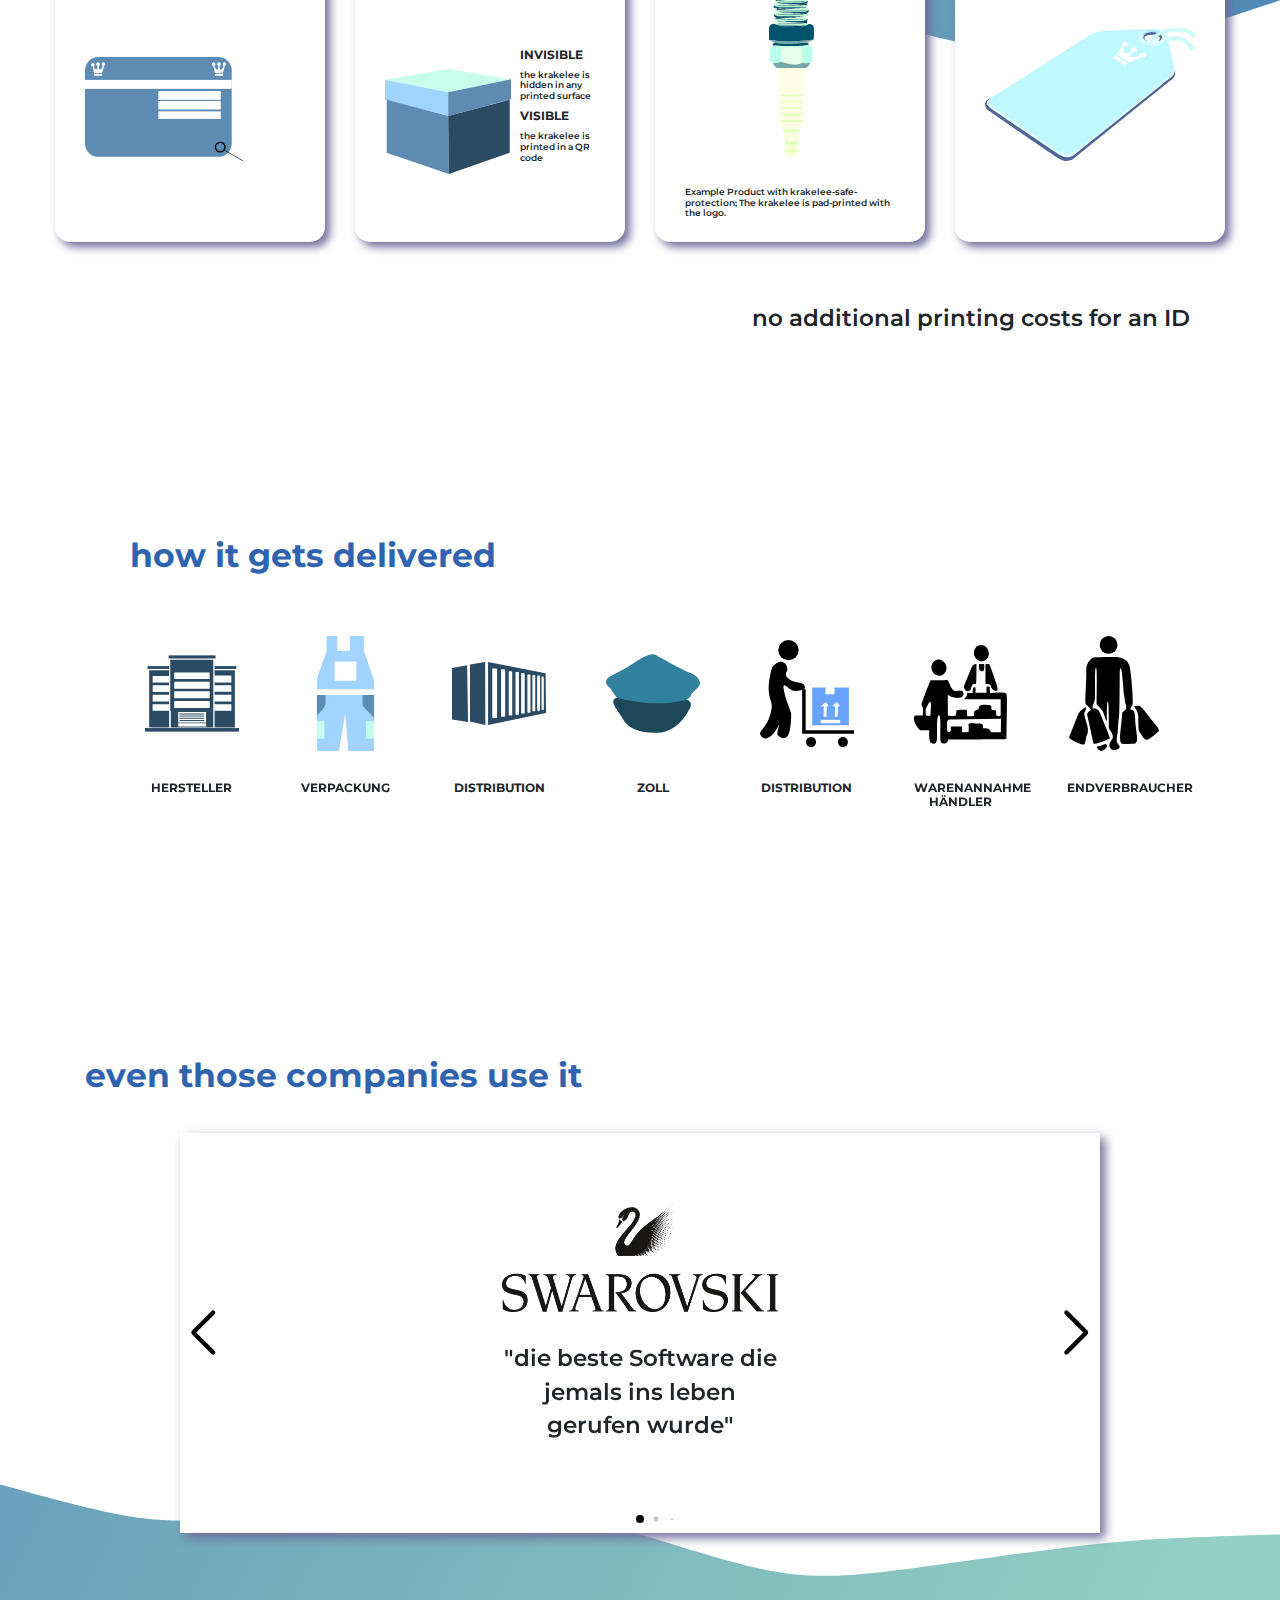
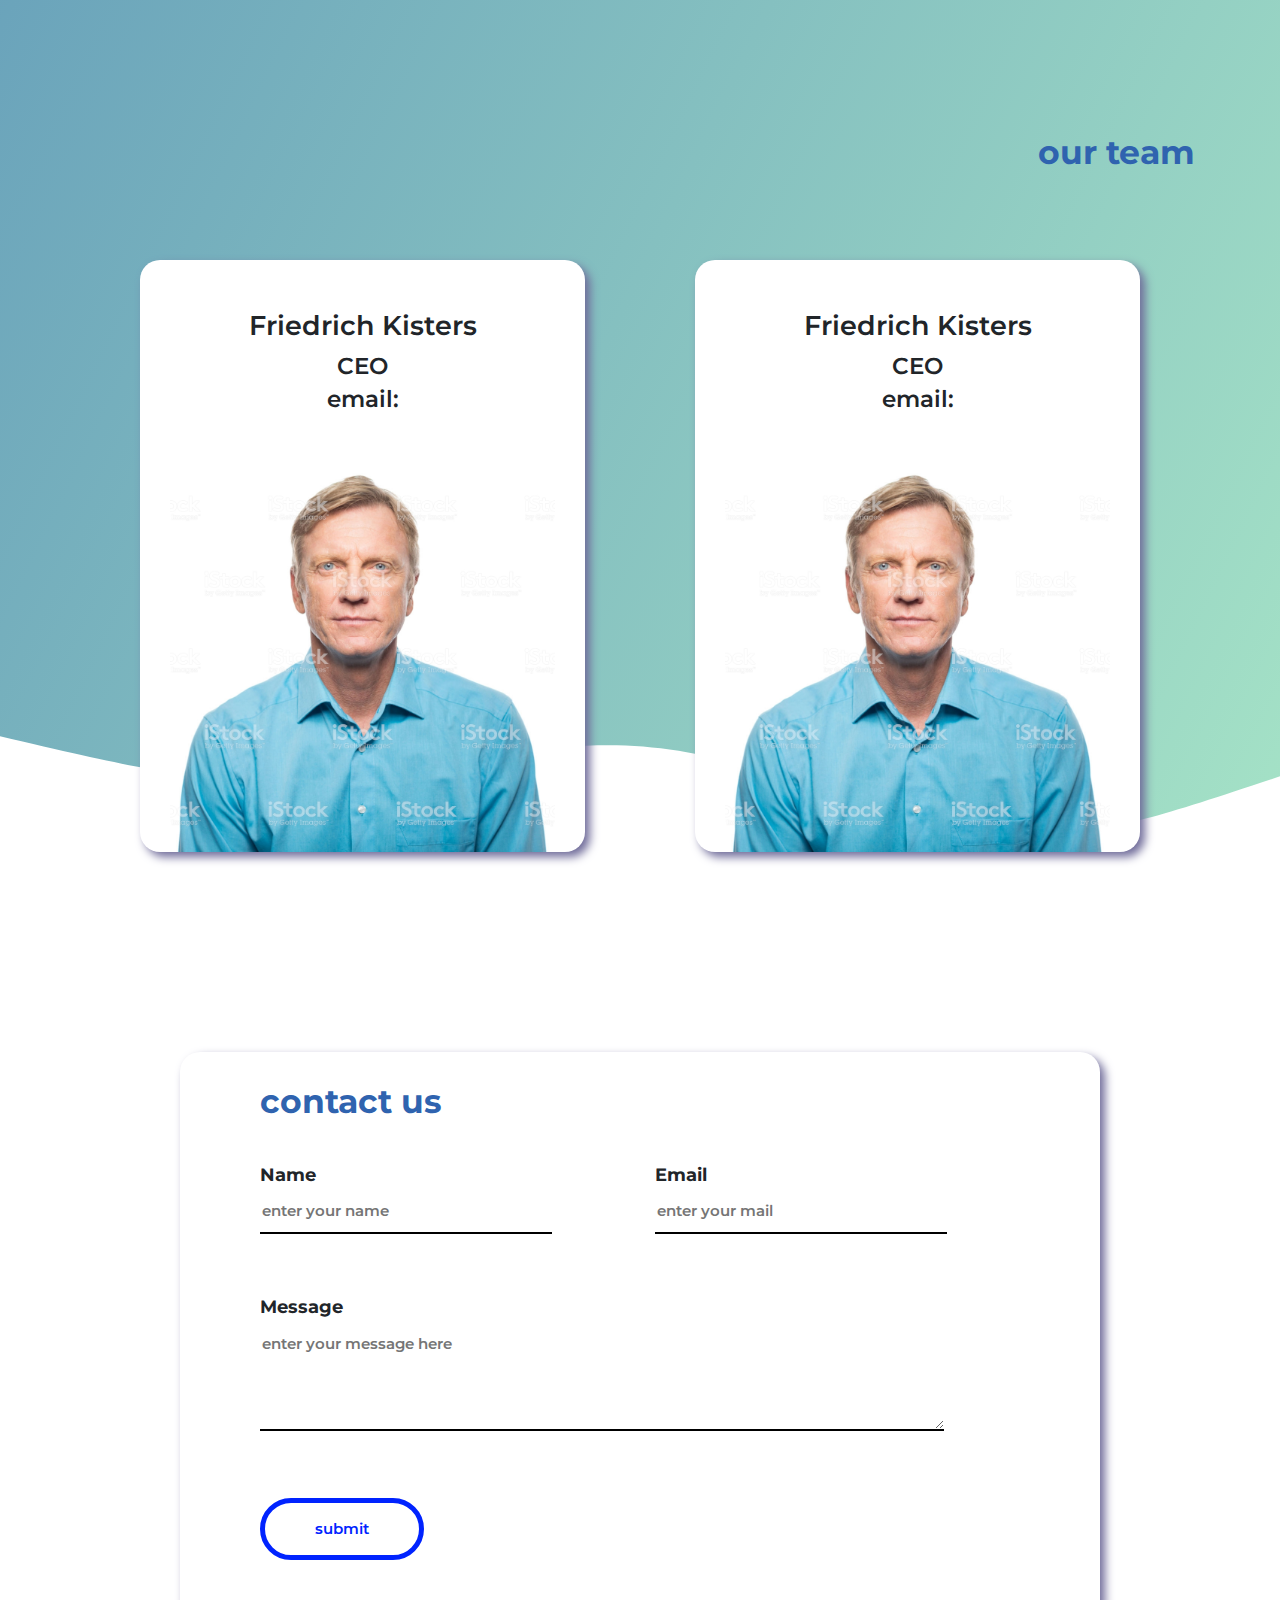
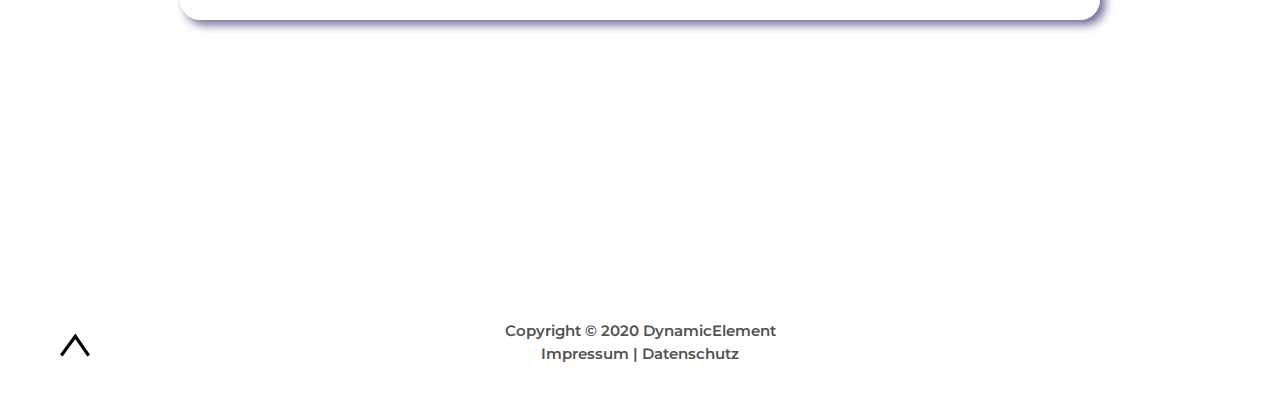
==== commit 64430b95: "cursor on off" ====
--- a/index.html
+++ b/index.html
@@ -52,6 +52,9 @@
           <li><a href="#"><p>EN</p></a></li>
           <li><a href="#"><p>FR</p></a></li>
         </ul>
+        <div class="cursor-on-off cursor_hover">
+          <p>Cursor:</p><span>on</span>
+        </div>
       </nav>
 
     </header>
--- a/css/style.css
+++ b/css/style.css
@@ -15,6 +15,9 @@
   cursor: none;
 }
 
+body{
+  overflow-x: hidden;
+}
 
 /* fonts start */
 a, a:hover{
@@ -79,6 +82,10 @@
   top: 0px;
   left: 0px;
   z-index: 1000;
+}
+
+#cursor.off{
+  display: none !important;
 }
 
 #cursor span {
@@ -281,6 +288,23 @@
     margin: 5px 0 0 -8px;
     font-size: 1rem;
 }
+
+header nav .cursor-on-off{
+  margin-top: 124px;
+  width: 100%;
+  padding: 00 0 35px 70px;
+}
+
+header nav .cursor-on-off p{
+  display: inline;
+  margin-right: 10px;
+  color: var(--blue-one);
+}
+
+header nav .cursor-on-off span{
+  font-size: 1.5rem;
+}
+
 /* nav end */
 /* header end */
 
@@ -383,7 +407,7 @@
   .canvas-overflow{
     height: 515px;
     width: 100%;
-    overflow: hidden;
+    /* overflow: hidden; */
   }
 
   #hand_schild canvas{
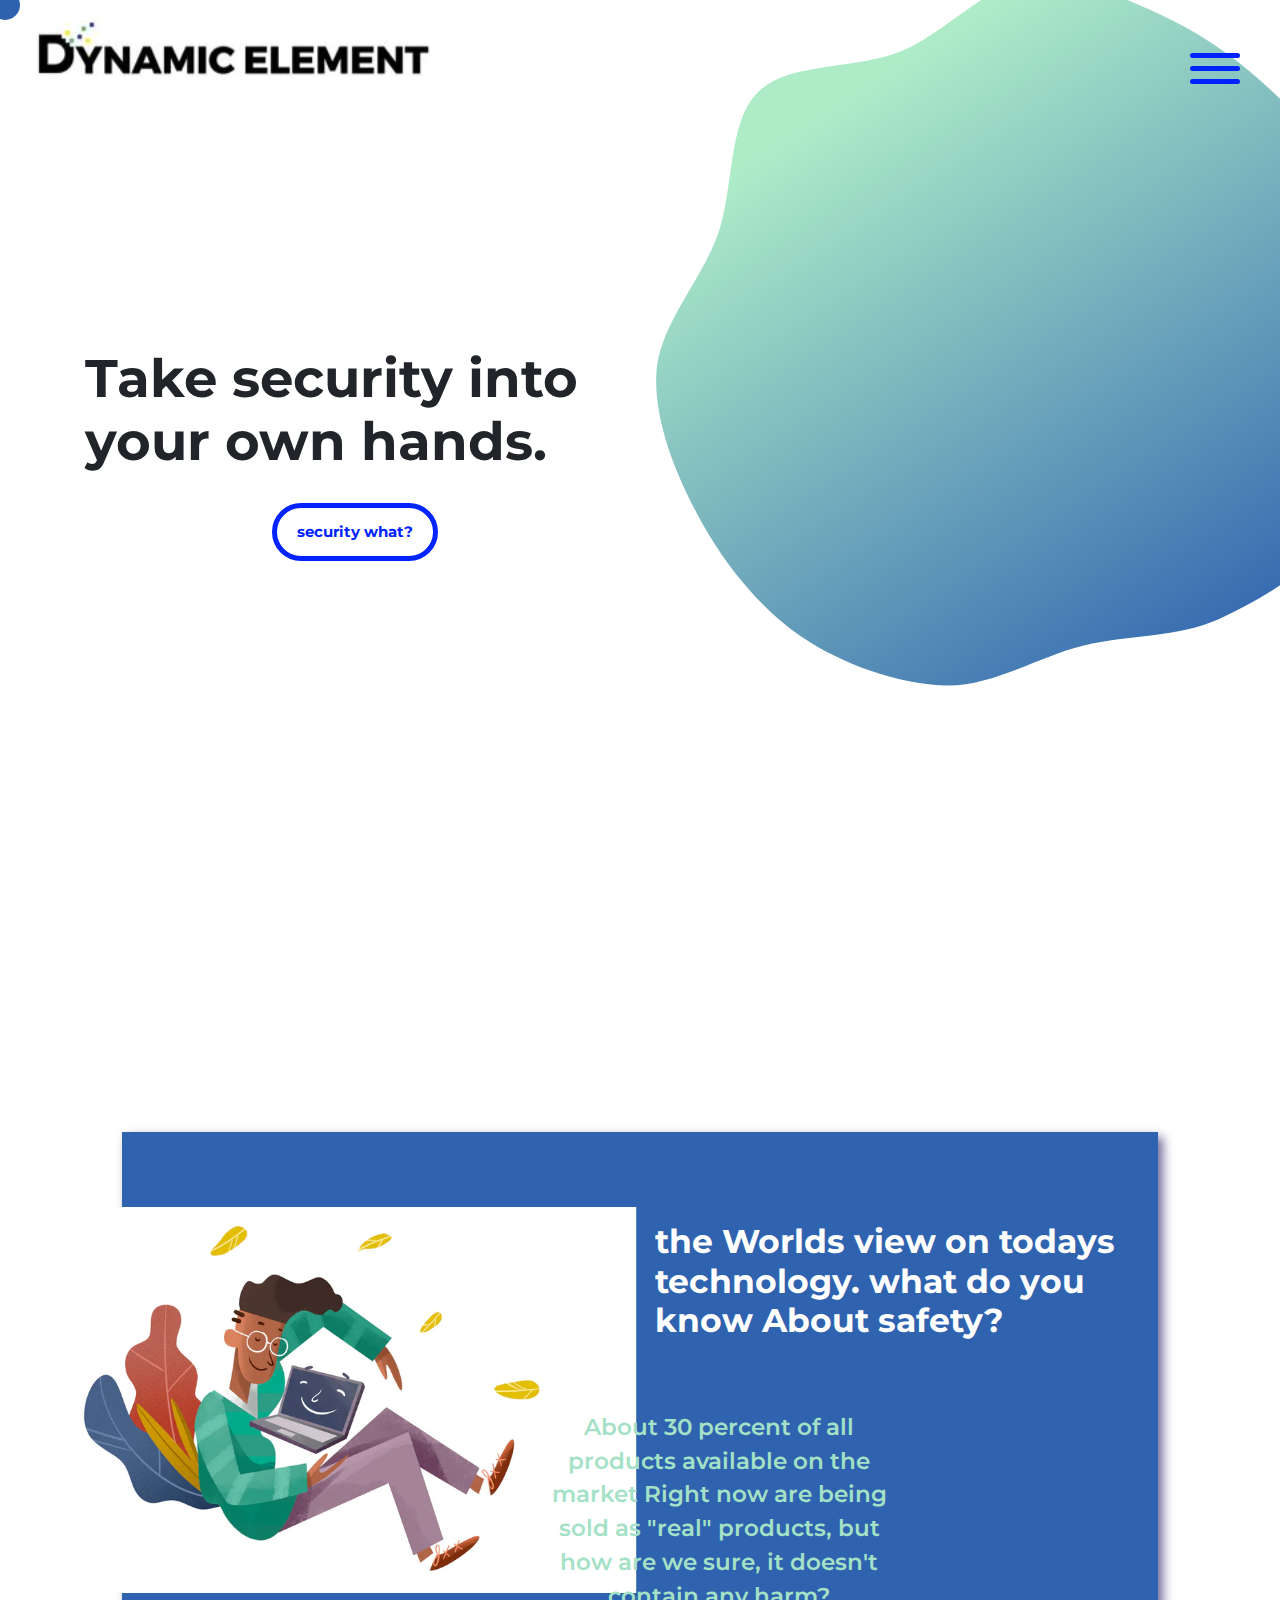
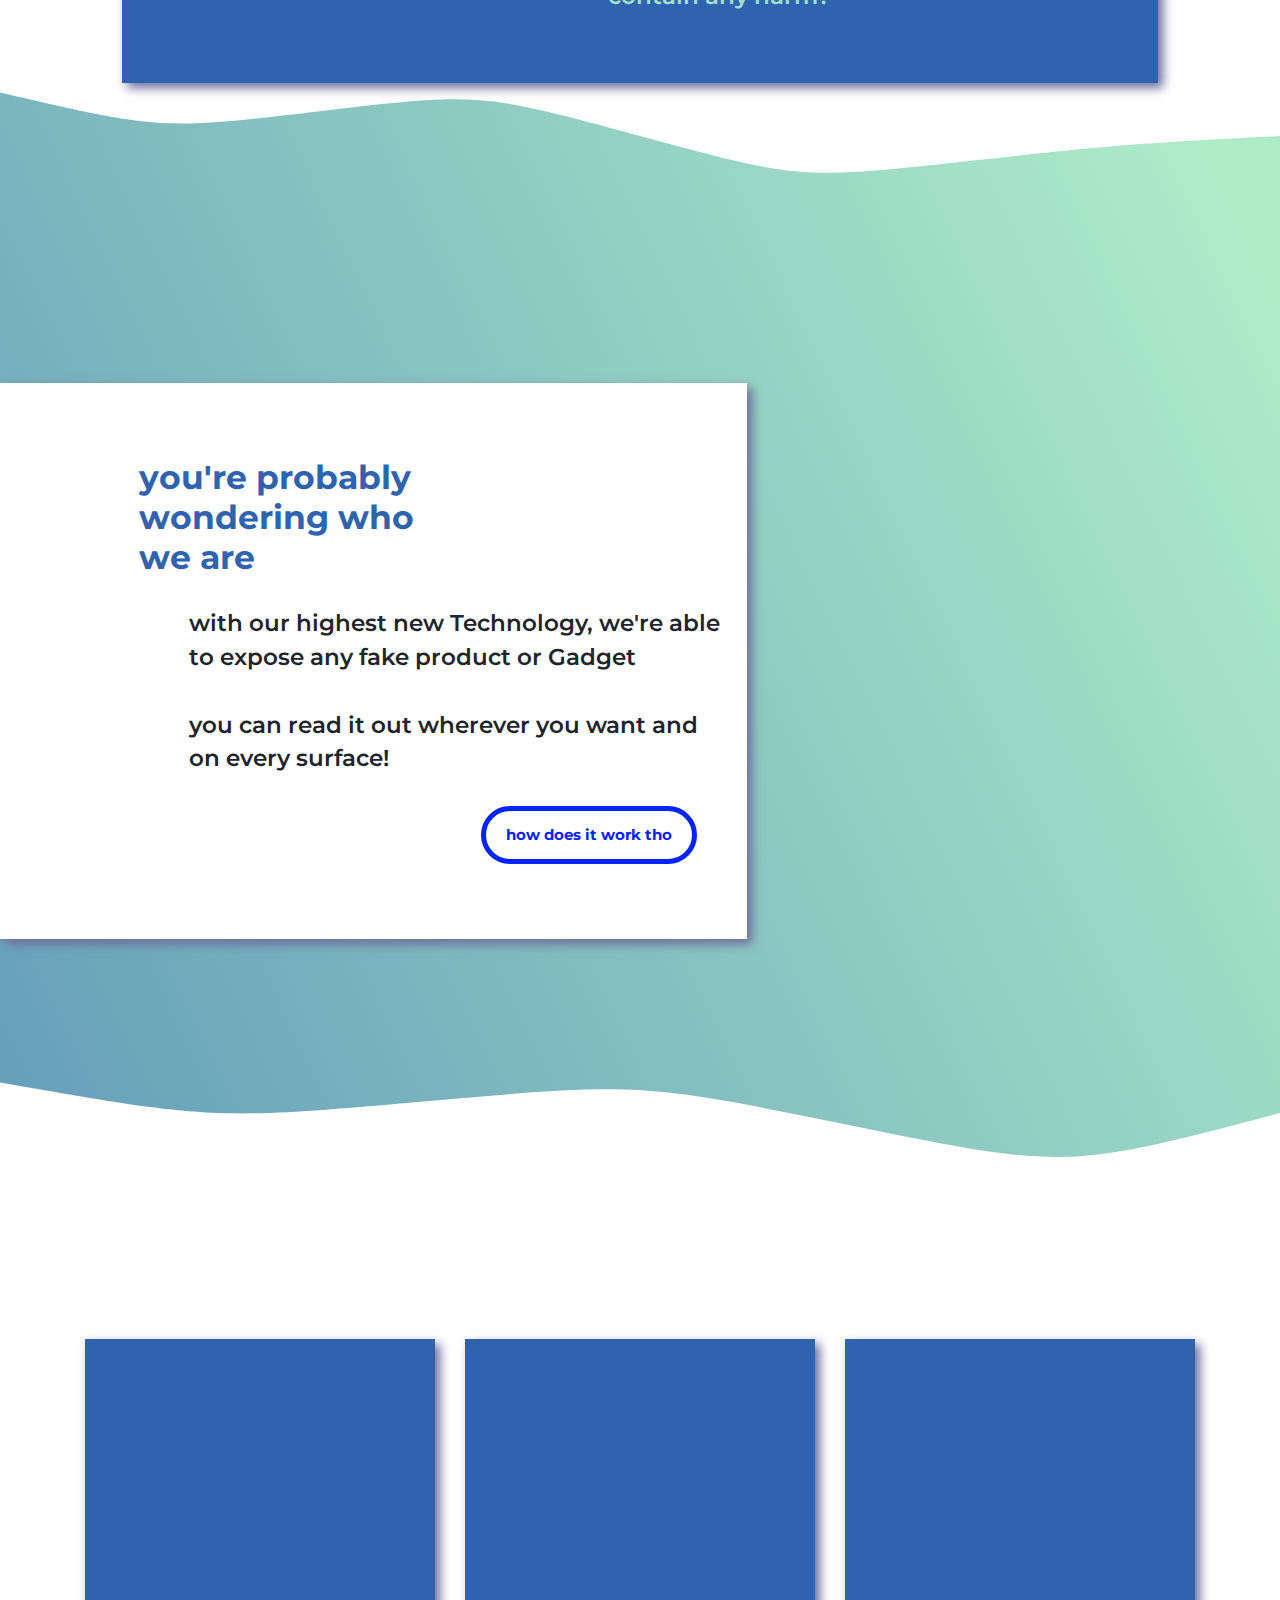
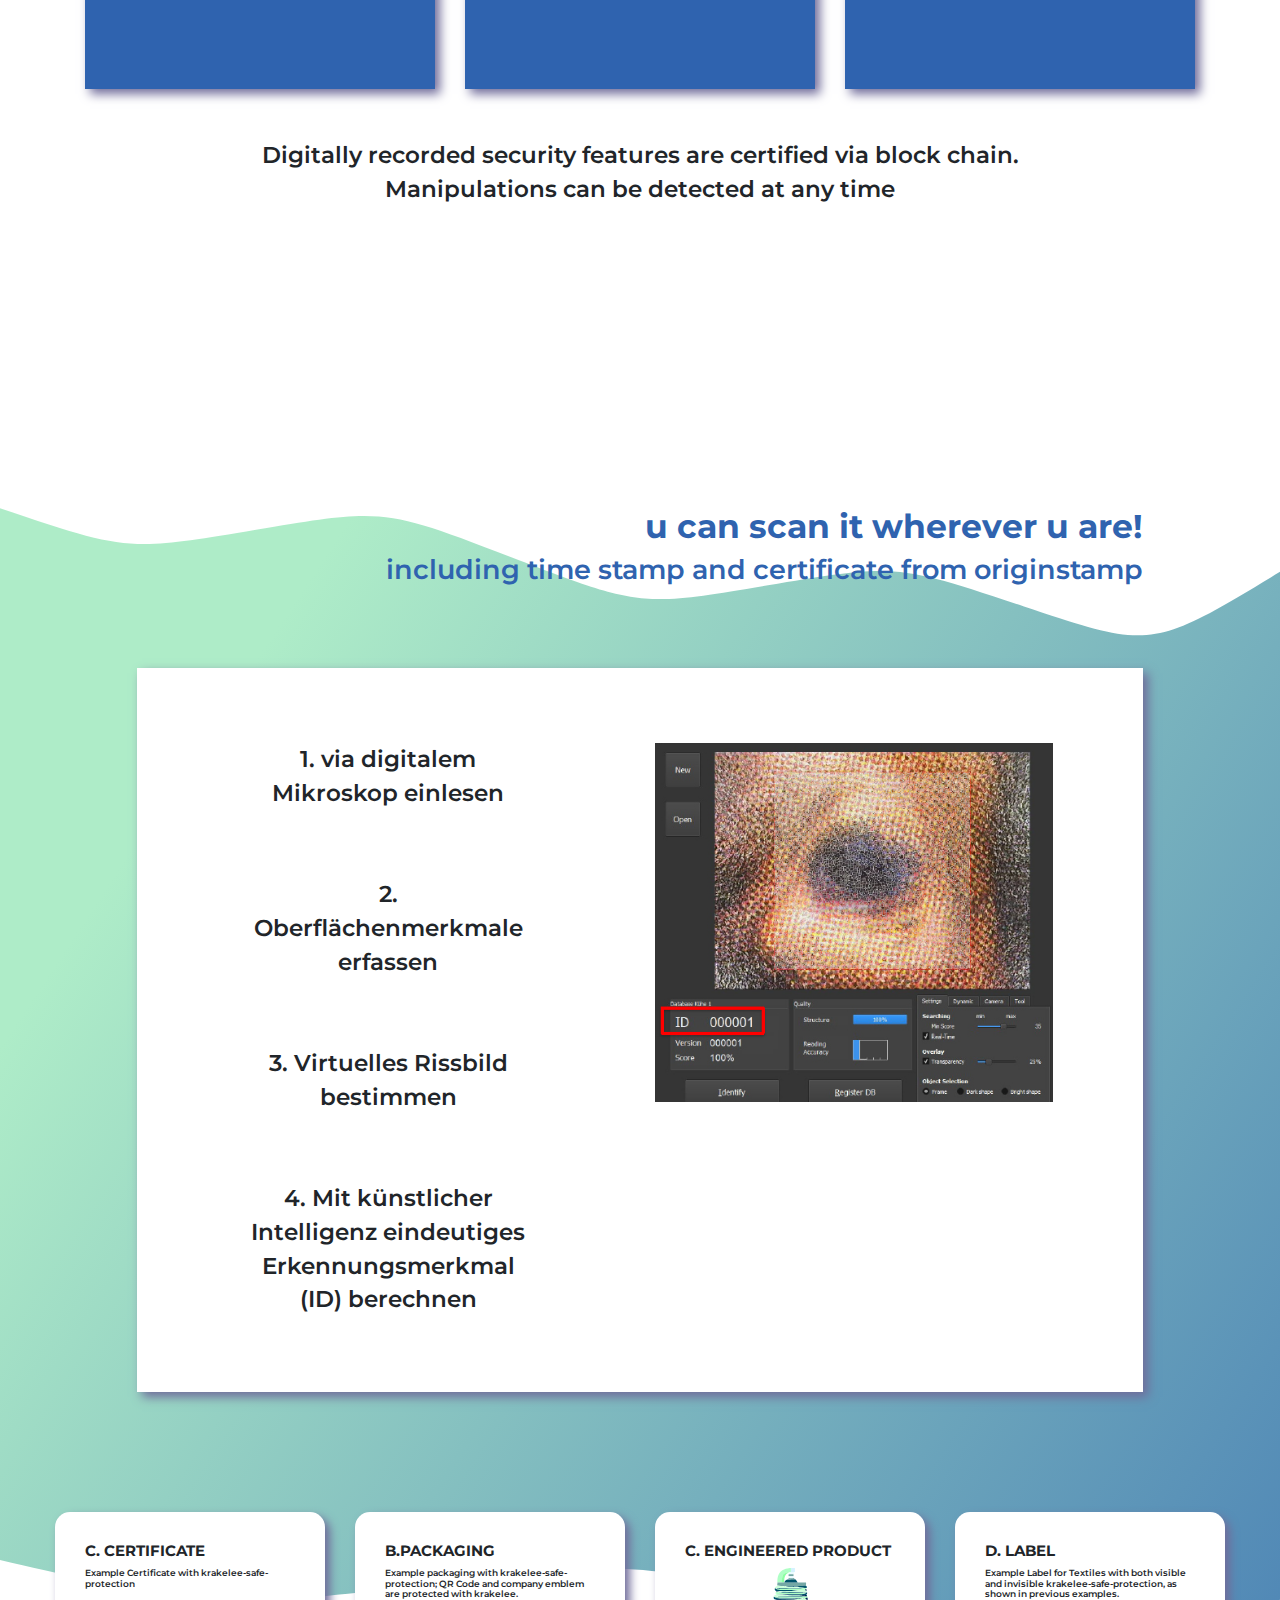
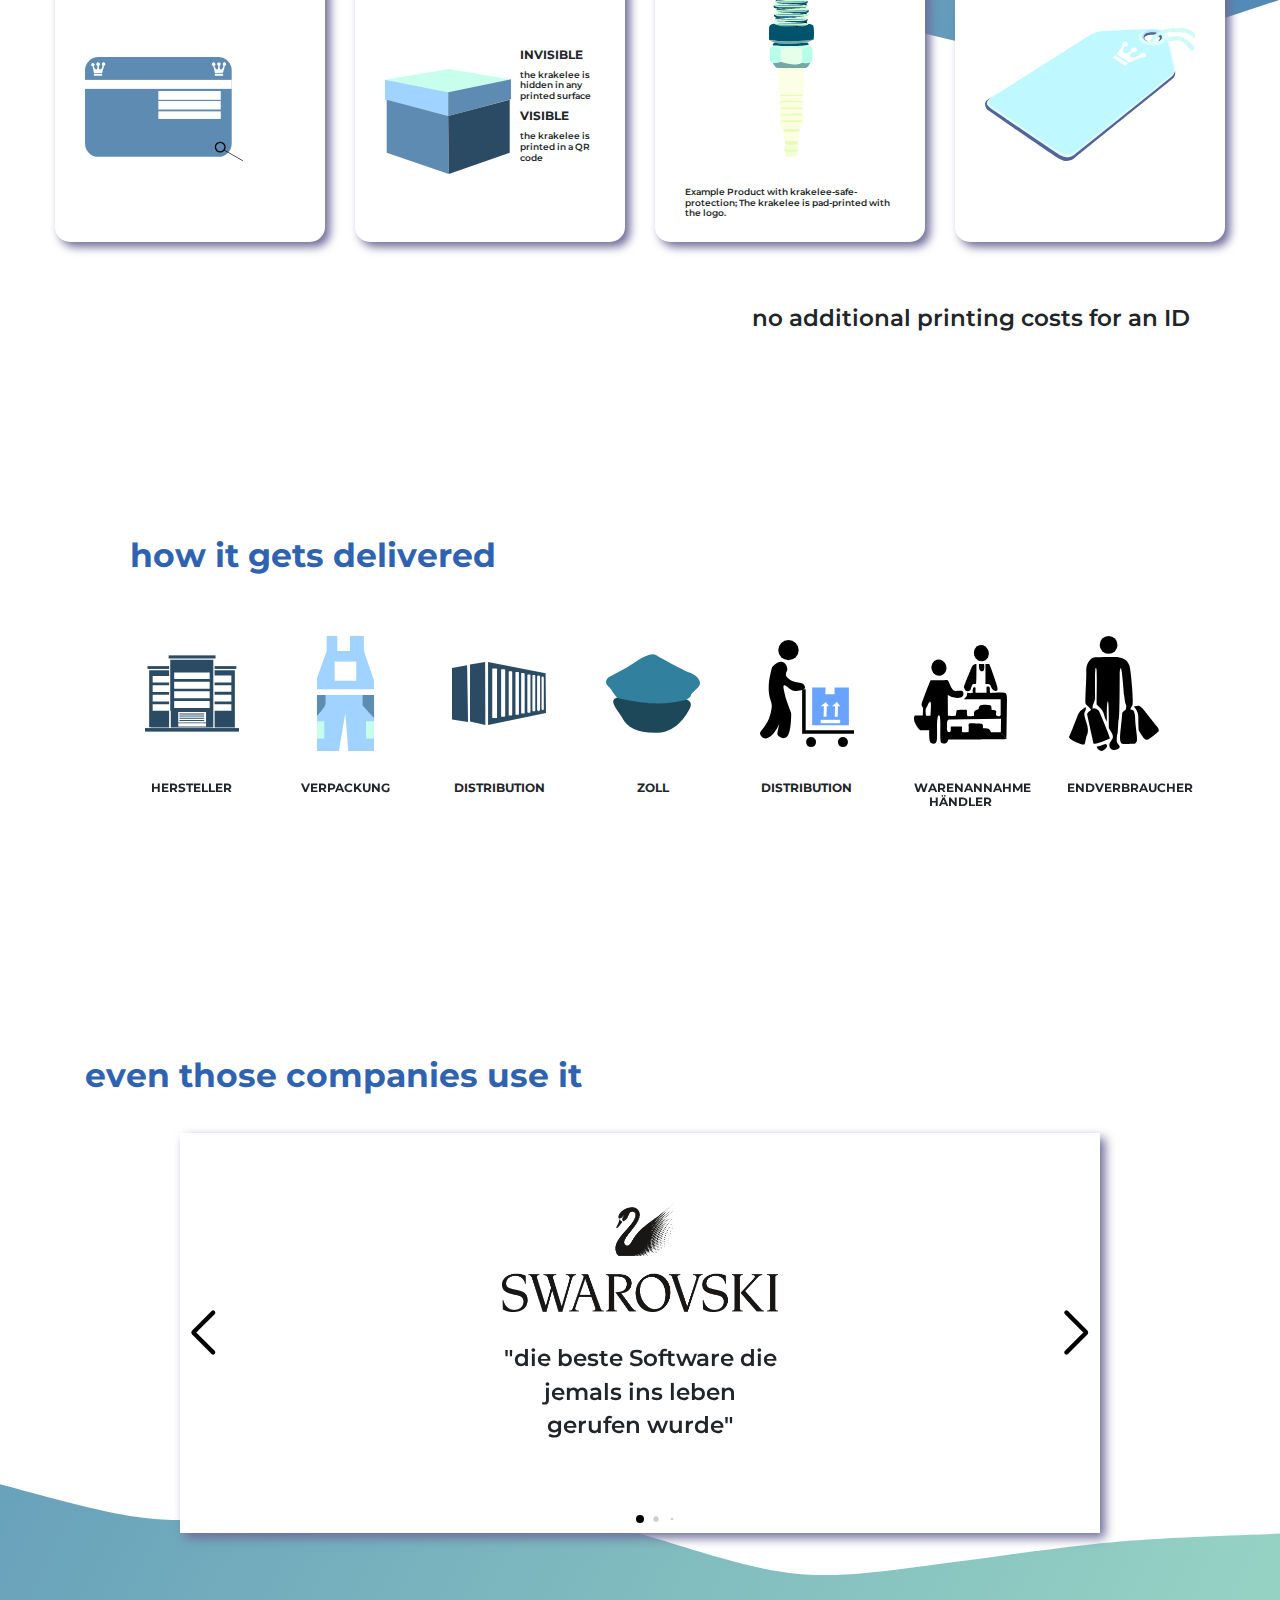
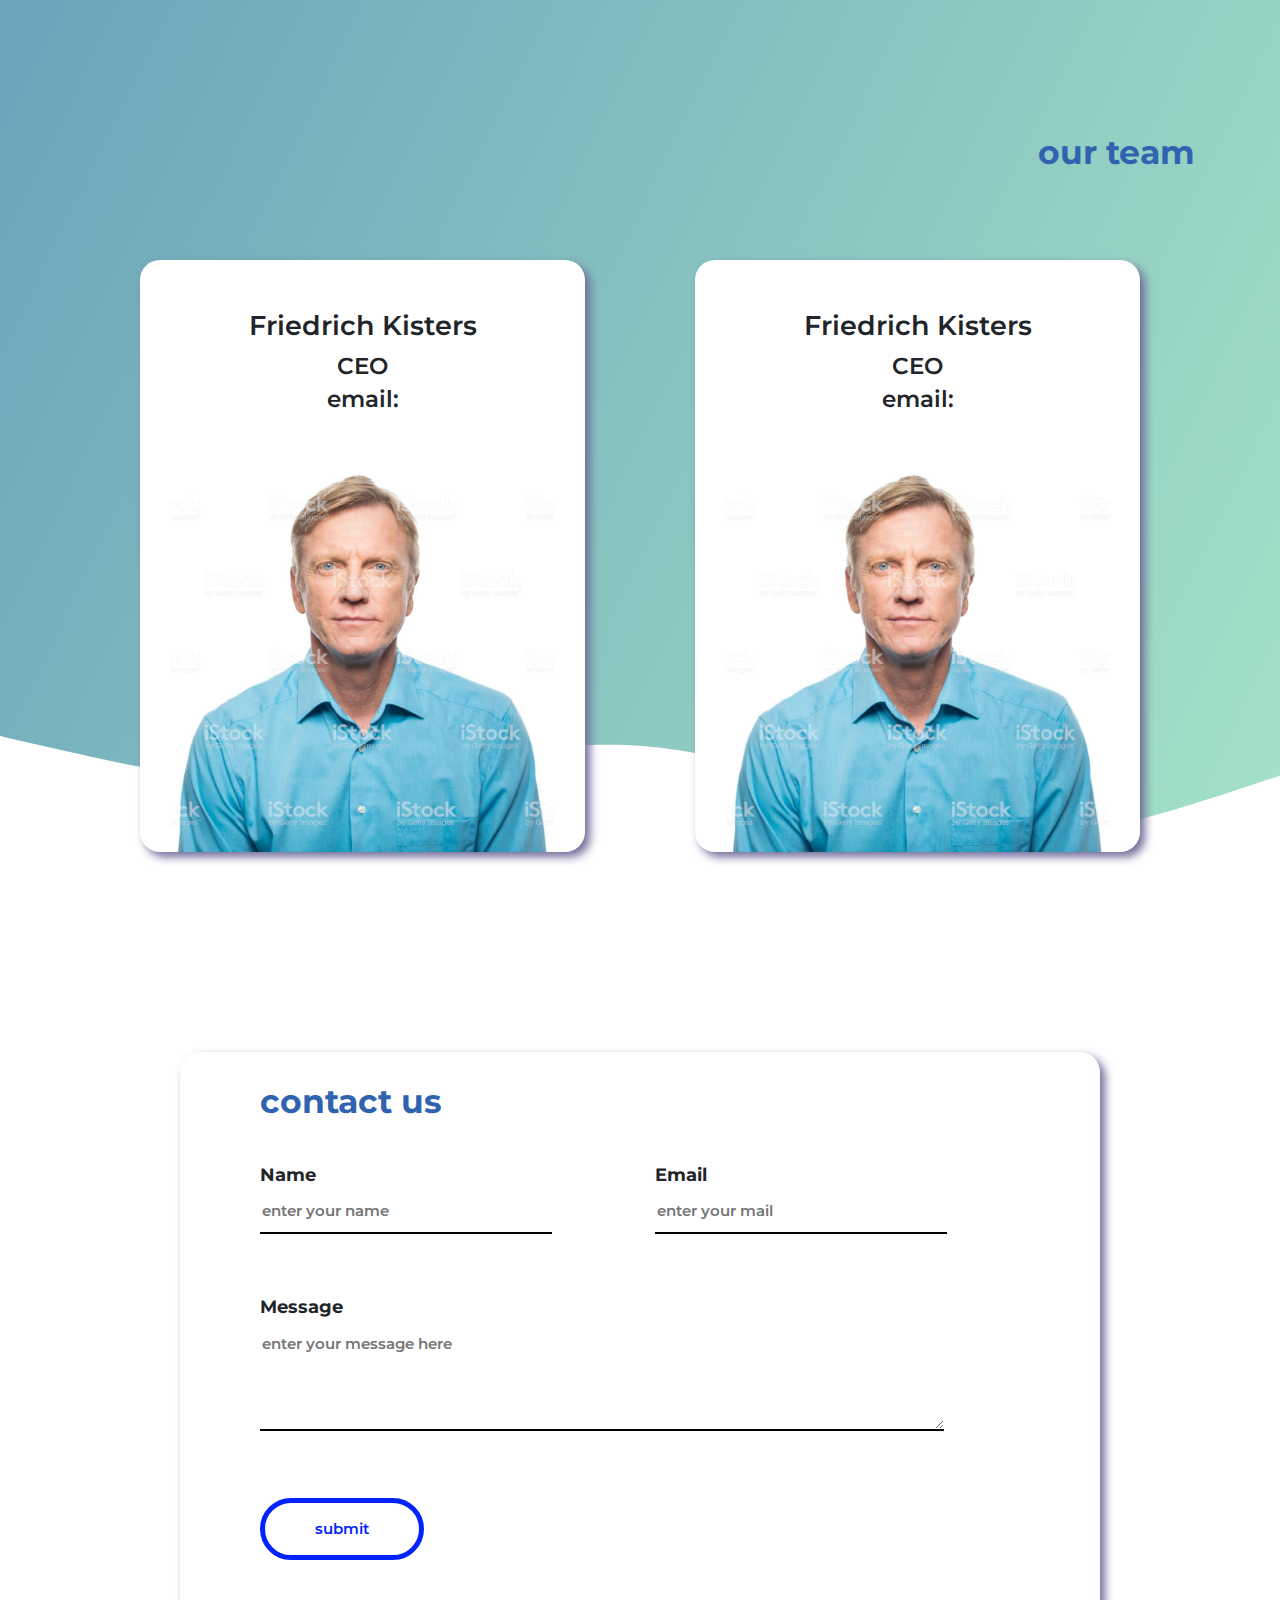
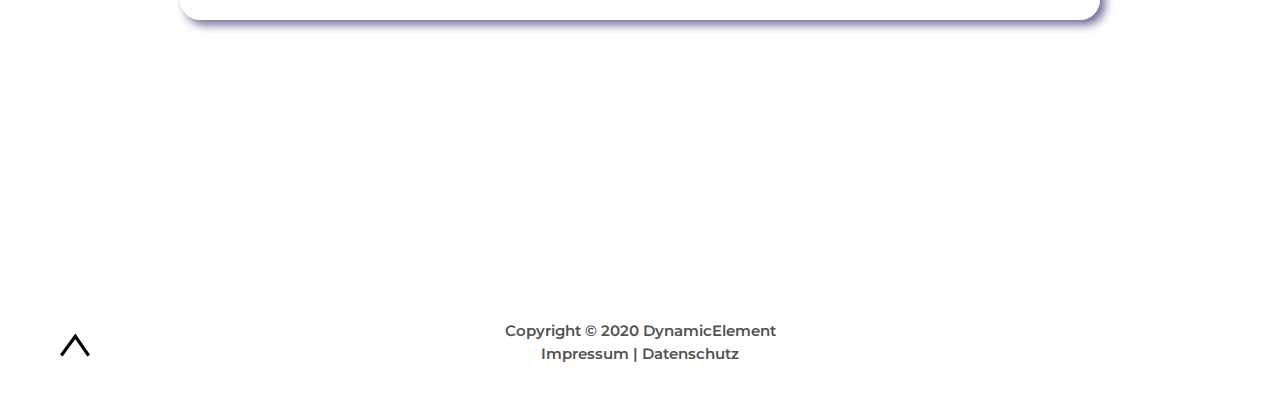
==== commit cb2d77f9: "impressum" ====
--- a/index.html
+++ b/index.html
@@ -471,7 +471,7 @@
 
         <p>Copyright © 2020 DynamicElement</p>
 
-        <p><a href="#">Impressum</a> | <a href="#">Datenschutz</a></p>
+        <p><a href="impressum.html">Impressum</a> | <a href="#">Datenschutz</a></p>
       </footer>
 
 
